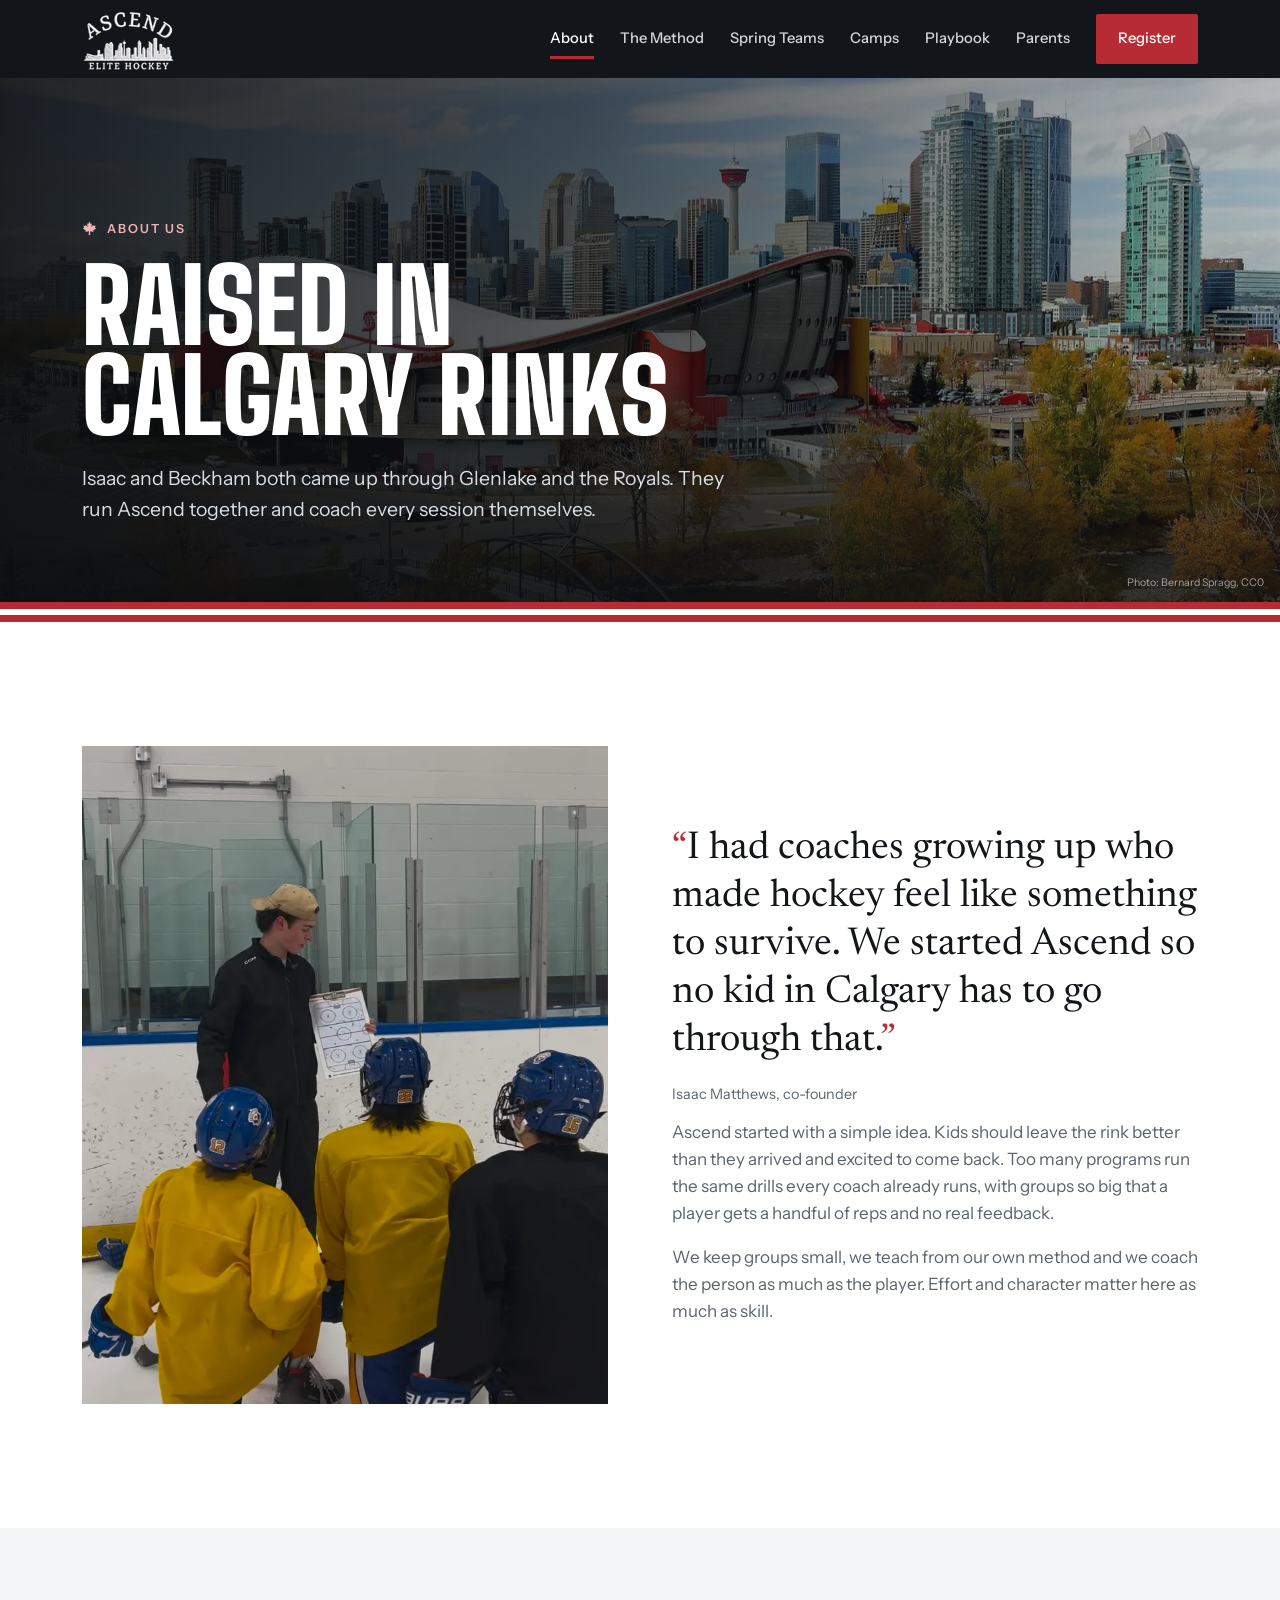
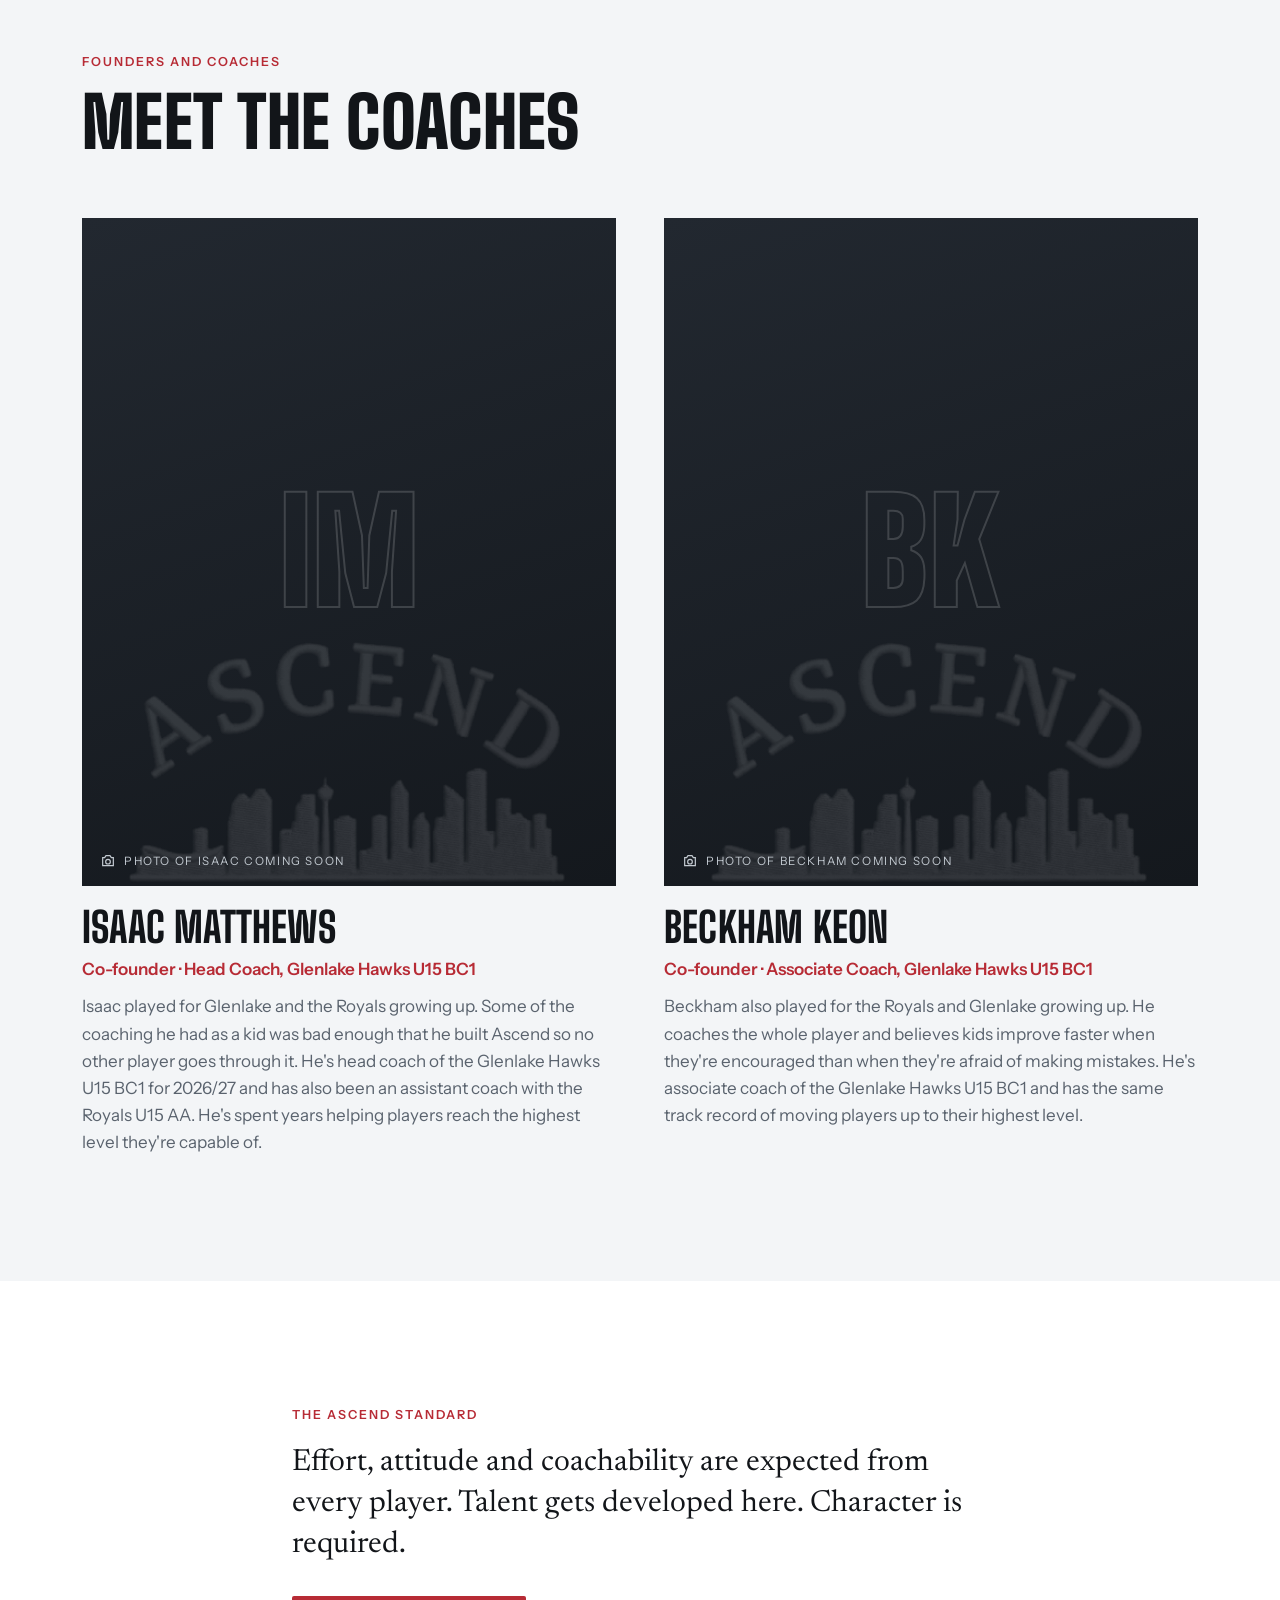
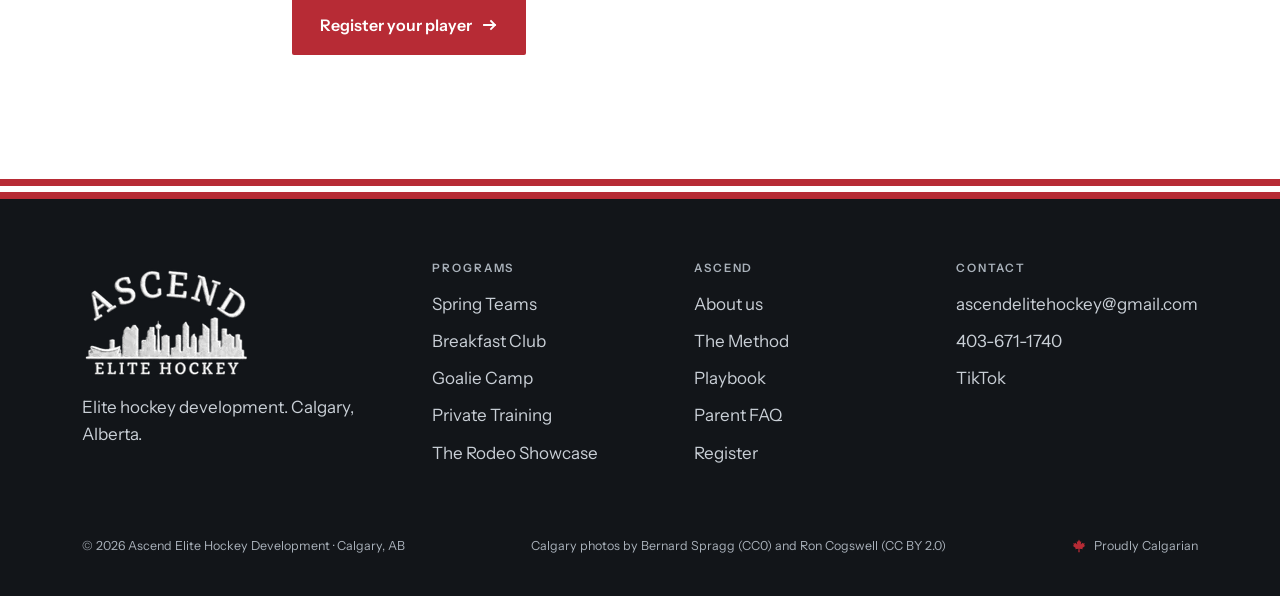
==== about/index.html @ 7fb88cdc "Update Ascend website 2026-11-26" ====
<!DOCTYPE html><html lang="en-CA"> <head><meta charset="utf-8"><meta name="viewport" content="width=device-width, initial-scale=1, viewport-fit=cover"><title>About us | Ascend Elite Hockey</title><meta name="description" content="Meet Isaac Matthews and Beckham Keon, the Calgary coaches behind Ascend Elite Hockey."><link rel="canonical" href="https://ascendelitehockey.com/about/"><link rel="icon" href="/favicon.svg" type="image/svg+xml"><meta property="og:title" content="About us | Ascend Elite Hockey"><meta property="og:description" content="Meet Isaac Matthews and Beckham Keon, the Calgary coaches behind Ascend Elite Hockey."><meta property="og:type" content="website"><meta property="og:url" content="https://ascendelitehockey.com/about/"><meta property="og:image" content="https://ascendelitehockey.com/_astro/calgary-tower.C2OtXvkH_xg0mU.jpg"><meta name="theme-color" content="#121519"><link rel="preconnect" href="https://fonts.googleapis.com"><link rel="preconnect" href="https://fonts.gstatic.com" crossorigin><link rel="stylesheet" href="https://fonts.googleapis.com/css2?family=Big+Shoulders+Display:wght@600;800;900&family=Instrument+Sans:wght@400;500;600;700&family=Newsreader:ital,opsz,wght@0,6..72,400;1,6..72,400&display=swap"><link rel="stylesheet" href="/_astro/about.Ddui729V.css"></head> <body> <a class="skip" href="#main">Skip to content</a> <header class="nav"> <div class="wrap nav-in"> <a class="logo" href="/" aria-label="Ascend Elite Hockey, home"> <img src="/_astro/logo-white.DTR85qms_1UBpj7.webp" srcset="/_astro/logo-white.DTR85qms_1UBpj7.webp 1x, /_astro/logo-white.DTR85qms_1Vk6Gi.webp 2x" alt="Ascend Elite Hockey" loading="eager" decoding="async" fetchpriority="auto" width="94" height="62"> </a> <nav class="links" aria-label="Main"> <a href="/about" aria-current="page">About</a><a href="/method">The Method</a><a href="/spring-teams">Spring Teams</a><a href="/camps">Camps</a><a href="/playbook">Playbook</a><a href="/parents">Parents</a> <a class="btn btn-red" href="/register">Register</a> </nav> <button class="menu-btn" id="menuBtn" type="button" aria-expanded="false" aria-controls="mobileMenu" aria-label="Open menu"> <svg width="26" height="26" viewBox="0 0 26 26" aria-hidden="true"><path d="M3 7h20M3 13h20M3 19h20" stroke="currentColor" stroke-width="2"></path></svg> </button> </div> <nav class="wrap mobile-menu" id="mobileMenu" aria-label="Mobile" hidden> <a href="/">Home</a> <a href="/about" aria-current="page">About</a><a href="/method">The Method</a><a href="/spring-teams">Spring Teams</a><a href="/camps">Camps</a><a href="/playbook">Playbook</a><a href="/parents">Parents</a> <a href="/register">Register</a> </nav> </header> <main id="main">  <section class="photo-head" aria-labelledby="pageTitle"> <img src="/_astro/calgary-saddledome.D8xXvJiF_Z2sBUrS.webp" srcset="/_astro/calgary-saddledome.D8xXvJiF_Z2fbyoy.webp 640w, /_astro/calgary-saddledome.D8xXvJiF_1lyMm5.webp 1024w, /_astro/calgary-saddledome.D8xXvJiF_1XeKLh.webp 1600w" alt="The Saddledome with downtown Calgary behind it in the fall" style="object-position:center" sizes="100vw" loading="eager" fetchpriority="high" decoding="async" width="1800" height="1023" class="bg"> <div class="wrap in"> <p class="eyebrow"><svg class="i-leaf" viewBox="0 0 100 100" aria-hidden="true"><path d="M50 4 58 20 66 16 63 40 75 27 79 33 91 30 86 45 95 49 74 65 77 73 54 69 55 94 45 94 46 69 23 73 26 65 5 49 14 45 9 30 21 33 25 27 37 40 34 16 42 20Z"></path></svg>About us</p> <h1 id="pageTitle">Raised in Calgary rinks</h1> <p class="sub">Isaac and Beckham both came up through Glenlake and the Royals. They run Ascend together and coach every session themselves.</p>  </div> <span class="credit">Photo: Bernard Spragg, CC0</span> </section> <div class="hem thin" aria-hidden="true"></div> <section class="band story"> <div class="wrap split"> <div class="img-frame tall"> <img src="/_astro/coaching-whiteboard.D9RW5--1_2cNqOY.webp" srcset="/_astro/coaching-whiteboard.D9RW5--1_Z3EF0o.webp 480w, /_astro/coaching-whiteboard.D9RW5--1_ZvGRC7.webp 800w" alt="An Ascend coach walking players through a drill on a whiteboard at centre ice" sizes="(min-width: 900px) 45vw, 100vw" loading="lazy" decoding="async" fetchpriority="auto" width="958" height="1696"> </div> <div class="copy"> <blockquote><p>I had coaches growing up who made hockey feel like something to survive. We started Ascend so no kid in Calgary has to go through that.</p><cite>Isaac Matthews, co-founder</cite></blockquote> <p>Ascend started with a simple idea. Kids should leave the rink better than they arrived and excited to come back. Too many programs run the same drills every coach already runs, with groups so big that a player gets a handful of reps and no real feedback.</p> <p>We keep groups small, we teach from our own method and we coach the person as much as the player. Effort and character matter here as much as skill.</p> </div> </div> </section> <section class="band band-ice"> <div class="wrap"> <div class="head"><p class="eyebrow">Founders and coaches</p><h2>Meet the coaches</h2></div> <div class="coaches"> <article class="coach"> <div class="ph">  <span class="init" aria-hidden="true">IM</span> <img src="/_astro/logo-white.DTR85qms_Z1Lj30l.webp" alt loading="lazy" decoding="async" fetchpriority="auto" width="420" height="278" class="ghost"><span class="soon"><svg viewBox="0 0 24 24" aria-hidden="true"><path d="M4 7h3l2-3h6l2 3h3v12H4z" stroke-width="1.8"></path><circle cx="12" cy="13" r="3.5" stroke-width="1.8"></circle></svg>Photo of Isaac coming soon</span> </div> <div class="text"> <h3>Isaac Matthews</h3> <p class="role">Co-founder · Head Coach, Glenlake Hawks U15 BC1</p> <p>Isaac played for Glenlake and the Royals growing up. Some of the coaching he had as a kid was bad enough that he built Ascend so no other player goes through it. He's head coach of the Glenlake Hawks U15 BC1 for 2026/27 and has also been an assistant coach with the Royals U15 AA. He's spent years helping players reach the highest level they're capable of.</p> </div> </article> <article class="coach"> <div class="ph">  <span class="init" aria-hidden="true">BK</span> <img src="/_astro/logo-white.DTR85qms_Z1Lj30l.webp" alt loading="lazy" decoding="async" fetchpriority="auto" width="420" height="278" class="ghost"><span class="soon"><svg viewBox="0 0 24 24" aria-hidden="true"><path d="M4 7h3l2-3h6l2 3h3v12H4z" stroke-width="1.8"></path><circle cx="12" cy="13" r="3.5" stroke-width="1.8"></circle></svg>Photo of Beckham coming soon</span> </div> <div class="text"> <h3>Beckham Keon</h3> <p class="role">Co-founder · Associate Coach, Glenlake Hawks U15 BC1</p> <p>Beckham also played for the Royals and Glenlake growing up. He coaches the whole player and believes kids improve faster when they're encouraged than when they're afraid of making mistakes. He's associate coach of the Glenlake Hawks U15 BC1 and has the same track record of moving players up to their highest level.</p> </div> </article> </div> </div> </section> <section class="band"> <div class="wrap standard"> <p class="eyebrow">The Ascend standard</p> <p class="big">Effort, attitude and coachability are expected from every player. Talent gets developed here. Character is required.</p> <div class="btns" style="margin-top:12px"><a class="btn btn-red" href="/register">Register your player <svg class="arrow" viewBox="0 0 16 16" aria-hidden="true"><path d="M2 8h11M9 4l4 4-4 4" fill="none" stroke="currentColor" stroke-width="1.8" stroke-linecap="square"></path></svg></a></div> </div> </section>  </main> <footer> <div class="hem thin" aria-hidden="true"></div> <div class="wrap foot"> <div class="brand"> <img src="/_astro/logo-white.DTR85qms_1uRujQ.webp" srcset="/_astro/logo-white.DTR85qms_1uRujQ.webp 1x, /_astro/logo-white.DTR85qms_Znywdh.webp 2x" alt="Ascend Elite Hockey" loading="lazy" decoding="async" fetchpriority="auto" width="170" height="113"> <p style="max-width:34ch">Elite hockey development. Calgary, Alberta.</p> </div> <div> <h2>Programs</h2> <a href="/spring-teams">Spring Teams</a> <a href="/camps">Breakfast Club</a> <a href="/camps">Goalie Camp</a> <a href="/camps">Private Training</a> <a href="https://matthews04isaac.github.io/therodeoyyc/" target="_blank" rel="noopener">The Rodeo Showcase</a> </div> <div> <h2>Ascend</h2> <a href="/about">About us</a> <a href="/method">The Method</a> <a href="/playbook">Playbook</a> <a href="/parents">Parent FAQ</a> <a href="/register">Register</a> </div> <div> <h2>Contact</h2> <a href="mailto:ascendelitehockey@gmail.com">ascendelitehockey@gmail.com</a> <a href="tel:4036711740">403-671-1740</a> <a href="https://www.tiktok.com/@ascendhockeydevelopment" target="_blank" rel="noopener">TikTok</a>  </div> </div> <div class="wrap legal"> <span>© 2026 Ascend Elite Hockey Development · Calgary, AB</span> <span>Calgary photos by Bernard Spragg (CC0) and Ron Cogswell (CC BY 2.0)</span> <span class="leaf"><svg class viewBox="0 0 100 100" aria-hidden="true"><path d="M50 4 58 20 66 16 63 40 75 27 79 33 91 30 86 45 95 49 74 65 77 73 54 69 55 94 45 94 46 69 23 73 26 65 5 49 14 45 9 30 21 33 25 27 37 40 34 16 42 20Z"></path></svg>Proudly Calgarian</span> </div> </footer> <script type="module">const t=document.getElementById("menuBtn"),n=document.getElementById("mobileMenu");t?.addEventListener("click",()=>{const e=n.hidden;n.hidden=!e,t.setAttribute("aria-expanded",String(e)),t.setAttribute("aria-label",e?"Close menu":"Open menu")});document.addEventListener("keydown",e=>{e.key==="Escape"&&n&&!n.hidden&&(n.hidden=!0,t?.setAttribute("aria-expanded","false"),t?.focus())});</script> </body> </html>
---- _astro/about.Ddui729V.css ----
:root{--red:#B72B35;--red-deep:#8F1F28;--white:#FFFFFF;--ice:#F3F5F7;--ink:#121519;--ink-2:#1D2228;--steel:#5A636E;--steel-light:#A9B1BA;--display:"Big Shoulders Display","Arial Narrow",Impact,sans-serif;--body:"Instrument Sans",system-ui,-apple-system,"Segoe UI",sans-serif;--serif:"Newsreader",Georgia,"Times New Roman",serif;--wrap:1180px;color-scheme:light}*{box-sizing:border-box}[hidden]{display:none!important}html{-webkit-text-size-adjust:100%}body{margin:0;background:var(--white);color:var(--ink);font-family:var(--body);font-size:17px;line-height:1.6;-webkit-font-smoothing:antialiased}img{max-width:100%;height:auto}a{color:inherit}:focus-visible{outline:3px solid var(--red);outline-offset:3px}@media(prefers-reduced-motion:reduce){*{animation:none!important;transition:none!important}}.skip{position:absolute;left:12px;top:-60px;z-index:100;background:var(--red);color:var(--white);padding:10px 16px;font-weight:600;text-decoration:none}.skip:focus{top:12px}.wrap{max-width:var(--wrap);margin:0 auto;padding-left:max(16px,env(safe-area-inset-left,0px));padding-right:max(16px,env(safe-area-inset-right,0px))}@media(min-width:700px){.wrap{padding-left:max(32px,env(safe-area-inset-left,0px));padding-right:max(32px,env(safe-area-inset-right,0px))}}h1,h2,h3{font-family:var(--display);font-weight:900;text-transform:uppercase;line-height:.92;letter-spacing:.005em;margin:0;text-wrap:balance}h2{font-size:clamp(2.5rem,5.6vw,4.4rem)}h3{font-size:1.9rem;font-weight:800}p{margin:0}.eyebrow{font-weight:600;font-size:.78rem;letter-spacing:.16em;text-transform:uppercase;color:var(--red);display:flex;align-items:center;gap:10px}.i-leaf{width:15px;height:15px;fill:currentColor;flex:none}.lede{font-size:1.15rem;max-width:58ch;color:var(--steel)}.tbc{display:inline-block;font-size:.66rem;font-weight:700;letter-spacing:.12em;text-transform:uppercase;color:var(--red);background:#b72b351a;padding:2px 7px;border-radius:3px;vertical-align:middle}.dark .tbc,.spring .tbc{color:var(--white);background:#ffffff2e}.btn{display:inline-flex;align-items:center;gap:.6em;font-family:var(--body);font-weight:600;font-size:1rem;text-decoration:none;padding:15px 26px;min-height:48px;border-radius:2px;border:2px solid transparent;cursor:pointer;transition:background .2s,color .2s,border-color .2s,transform .15s}.btn:active{transform:scale(.98)}.btn:disabled{opacity:.5;cursor:wait}.btn-red{background:var(--red);color:var(--white)}.btn-red:hover{background:var(--red-deep)}.btn-ghost{border-color:#ffffff80;color:var(--white)}.btn-ghost:hover{border-color:var(--white);background:#ffffff14}.btn-ink{background:var(--ink);color:var(--white)}.btn-ink:hover{background:var(--ink-2)}.btn-white{background:var(--white);color:var(--red)}.btn-white:hover{background:var(--ice)}.arrow{width:16px;height:16px}.btns{display:flex;flex-wrap:wrap;gap:14px}a.more{font-weight:600;color:var(--red);text-decoration:none;display:inline-flex;gap:8px;align-items:center;min-height:44px}a.more:hover{text-decoration:underline}.dark a.more{color:#f2b3b8}.hem{height:34px;background:linear-gradient(var(--red) 0 12px,var(--white) 12px 22px,var(--red) 22px 34px)}.hem.thin{height:20px;background:linear-gradient(var(--red) 0 7px,var(--white) 7px 13px,var(--red) 13px 20px)}body:before{content:"";position:fixed;inset:0 0 auto;height:env(safe-area-inset-top,0px);z-index:60;background:var(--ink)}.nav{position:sticky;top:env(safe-area-inset-top,0px);z-index:50;background:var(--ink);color:var(--white)}.nav-in{display:flex;align-items:center;justify-content:space-between;gap:20px;min-height:78px}.logo{display:block;line-height:0;padding:6px 0}.logo img{height:62px;width:auto;display:block}.links{display:none;gap:26px;align-items:center}.links a{text-decoration:none;font-size:.92rem;font-weight:500;color:#d2d8de;padding:10px 0;position:relative;transition:color .2s}.links a:hover,.links a[aria-current=page]{color:var(--white)}.links a[aria-current=page]:after{content:"";position:absolute;left:0;right:0;bottom:2px;height:3px;background:var(--red)}.links .btn{padding:11px 20px;min-height:44px;font-size:.92rem;color:var(--white)}.links .btn:after{display:none}.menu-btn{background:none;border:0;color:var(--white);width:48px;height:48px;display:grid;place-items:center;cursor:pointer}.mobile-menu{display:flex;flex-direction:column;padding-block:4px 22px}.mobile-menu a{text-decoration:none;padding:10px 0;font-family:var(--display);font-weight:800;font-size:1.7rem;text-transform:uppercase;color:var(--white)}.mobile-menu a[aria-current=page]{color:var(--red)}@media(min-width:1040px){.links{display:flex}.menu-btn,.mobile-menu{display:none!important}}.photo-head{position:relative;color:var(--white);background:var(--ink);isolation:isolate;overflow:hidden}.photo-head img.bg{position:absolute;inset:0;width:100%;height:100%;object-fit:cover;z-index:-2}.photo-head:before{content:"";position:absolute;inset:0;z-index:-1;background:linear-gradient(90deg,#0c0e11eb,#0c0e11b3 45%,#0c0e1140),linear-gradient(0deg,rgba(12,14,17,.75),transparent 45%)}@media(max-width:699px){.photo-head:before{background:linear-gradient(180deg,#0c0e118c,#0c0e11db 40%,#0c0e11e6)}}.photo-head .in{padding-block:clamp(72px,11vw,150px) clamp(48px,6vw,80px);display:grid;gap:22px}.photo-head .eyebrow{color:#f2b3b8}.photo-head h1{font-size:clamp(3rem,8vw,6.4rem);line-height:.88;max-width:13ch}.photo-head p.sub{font-size:clamp(1.05rem,1.6vw,1.22rem);color:#d9dee3;max-width:50ch}.credit{position:absolute;right:max(16px,env(safe-area-inset-right,0px));bottom:10px;font-size:.66rem;color:#fff9}@media(min-width:900px){.home-hero img.bg{left:auto;right:0;width:62%}.home-hero:before{background:linear-gradient(90deg,var(--ink) 0%,var(--ink) 38%,rgba(18,21,25,.55) 52%,rgba(18,21,25,.05) 75%),linear-gradient(0deg,rgba(12,14,17,.6),transparent 35%)}}.home-hero .in{padding-block:clamp(84px,13vw,180px) clamp(56px,7vw,96px)}.home-hero h1{font-size:clamp(3.6rem,11vw,9rem);max-width:11ch}.home-hero h1 em{font-style:normal;color:var(--red)}.facts{display:flex;flex-wrap:wrap;gap:12px 40px;padding-top:6px}.facts div{display:flex;flex-direction:column}.facts b{font-family:var(--display);font-weight:800;font-size:2.2rem;line-height:1}.facts span{font-size:.78rem;letter-spacing:.08em;text-transform:uppercase;color:#b9c1c9}.photo-head .in>*{animation:rise .6s cubic-bezier(.2,.7,.2,1) both}@keyframes rise{0%{transform:translateY(12px)}to{transform:none}}.band{padding-block:clamp(72px,10vw,124px)}.band-ice{background:var(--ice)}.dark{background:var(--ink);color:var(--white)}.dark .lede{color:#c0c7cf}.dark .eyebrow{color:#f2b3b8}.head{display:grid;gap:18px;margin-bottom:clamp(40px,6vw,64px)}.split{display:grid;gap:40px;align-items:center}@media(min-width:900px){.split{grid-template-columns:1fr 1fr;gap:64px}}.img-frame{position:relative;aspect-ratio:4/3;max-width:100%;overflow:hidden;background:var(--ink-2)}.img-frame img{position:absolute;inset:0;width:100%;height:100%;object-fit:cover}.img-frame .credit{right:10px}.img-frame.wide{aspect-ratio:16/9}.img-frame.tall{aspect-ratio:4/5}@media(min-width:900px){.img-frame.wide{aspect-ratio:21/9}}.story blockquote{margin:0;color:var(--ink);font-family:var(--serif);font-size:clamp(1.6rem,3.1vw,2.4rem);line-height:1.25;max-width:24ch}.story blockquote p:before{content:"“";color:var(--red)}.story blockquote p:after{content:"”";color:var(--red)}.story cite{display:block;margin-top:20px;font-family:var(--body);font-style:normal;font-size:.9rem;color:var(--steel)}.copy{display:grid;gap:16px;color:var(--steel);max-width:54ch}.stages{display:grid;gap:44px}.stage{display:grid;gap:12px;align-content:start}.num{font-family:var(--display);font-weight:900;font-size:4.4rem;line-height:.8;color:var(--red)}.stage h3{font-size:2.3rem}.stage p{color:var(--steel);max-width:36ch}.climb{display:block;width:100%;height:auto;margin-bottom:28px}@media(min-width:700px){.stages{grid-template-columns:repeat(2,1fr)}}@media(min-width:1100px){.stages{grid-template-columns:repeat(4,1fr);gap:36px}}.stage-detail{display:grid;gap:20px;padding-block:44px}.stage-detail .num{font-size:6rem}.stage-detail h3{font-size:clamp(2.6rem,5vw,3.6rem)}.stage-detail ul{margin:0;padding-left:1.1em;color:var(--steel);display:grid;gap:6px}@media(min-width:900px){.stage-detail{grid-template-columns:140px 1fr 1fr;gap:40px;align-items:start}}.spring{background:var(--red);color:var(--white);position:relative;overflow:hidden}.leaf-bg{position:absolute;right:-120px;top:-60px;width:560px;height:560px;fill:#ffffff12;pointer-events:none}.spring .eyebrow{color:var(--white);opacity:.9}.spring .lede{color:#fbe4e6}.spring .wrap{position:relative}.spring-grid{display:grid;gap:48px}.divs{display:grid;gap:28px}.div-row{display:grid;grid-template-columns:auto 1fr;gap:4px 22px;align-items:baseline}.div-row b{font-family:var(--display);font-weight:900;font-size:3.6rem;line-height:.85;grid-row:span 2}.div-row span{font-weight:600}.div-row small{font-size:.92rem;color:#fbe4e6}dl.facts-list{margin:0;display:grid;gap:18px}dl.facts-list dt{font-size:.74rem;letter-spacing:.14em;text-transform:uppercase;opacity:.8}dl.facts-list dd{margin:2px 0 0;font-size:1.1rem;font-weight:500}@media(min-width:900px){.spring-grid{grid-template-columns:1.1fr 1fr 1fr}}.included{display:grid;gap:32px}.included div{display:grid;gap:8px}.included h3{font-size:1.7rem}.included p{color:var(--steel)}.photo-row{display:grid;gap:12px;margin-top:clamp(48px,7vw,72px)}@media(min-width:760px){.photo-row{grid-template-columns:repeat(3,1fr)}}@media(min-width:760px){.included{grid-template-columns:repeat(2,1fr);gap:40px 56px}}.prog{display:grid;gap:14px;padding-block:40px}.prog .body{display:grid;gap:12px}.prog .tag{font-size:.74rem;font-weight:600;letter-spacing:.14em;text-transform:uppercase;color:var(--red)}.prog h3{font-size:clamp(2rem,4vw,2.8rem)}.prog p{color:var(--steel);max-width:56ch}.meta{display:flex;flex-wrap:wrap;gap:10px 32px;font-size:.95rem}.meta div{display:flex;flex-direction:column}.meta small{font-size:.68rem;letter-spacing:.14em;text-transform:uppercase;color:var(--steel)}.meta b{font-weight:600}.price{font-family:var(--display);font-weight:900;font-size:2.4rem;line-height:1}.prog-side{display:flex;flex-wrap:wrap;align-items:center;gap:20px}@media(min-width:900px){.prog{grid-template-columns:1.5fr 1fr;align-items:end;gap:40px}.prog-side{justify-content:flex-end}}.coaches{display:grid;gap:64px}.coach{display:grid;gap:22px;align-content:start}.ph{aspect-ratio:4/5;max-width:100%;background:linear-gradient(160deg,#222830,#14181d);position:relative;overflow:hidden;display:grid;place-items:center}.ph .init{font-family:var(--display);font-weight:900;font-size:9rem;line-height:1;color:transparent;-webkit-text-stroke:2px rgba(255,255,255,.16)}.ph img.ghost{position:absolute;left:50%;bottom:-6%;width:86%;transform:translate(-50%);opacity:.12}.ph img.real{position:absolute;inset:0;width:100%;height:100%;object-fit:cover}.ph .soon{position:absolute;left:18px;bottom:16px;display:flex;align-items:center;gap:8px;font-size:.72rem;letter-spacing:.14em;text-transform:uppercase;color:#c3cad1}.ph .soon svg{width:16px;height:16px;stroke:currentColor;fill:none}.coach h3{font-size:2.6rem}.coach .role{font-weight:600;color:var(--red)}.coach p{color:var(--steel);max-width:52ch}.coach .text{display:grid;gap:10px}.coach.mini{grid-template-columns:120px 1fr;align-items:center;gap:20px}.coach.mini .ph .init{font-size:3.4rem}.coach.mini h3{font-size:1.9rem}@media(min-width:800px){.coaches{grid-template-columns:1fr 1fr;gap:48px}}.standard{display:grid;gap:18px;max-width:760px}.standard p.big{font-family:var(--serif);font-size:clamp(1.4rem,2.6vw,1.9rem);line-height:1.35}.playbook{display:grid;gap:56px;align-items:start}.book{background:var(--white);color:var(--ink);padding:clamp(28px,5vw,56px);box-shadow:0 30px 60px #00000059;max-width:640px}.runhead{display:flex;justify-content:space-between;gap:12px;font-size:.72rem;letter-spacing:.14em;text-transform:uppercase;color:var(--steel);margin-bottom:28px}.book h3{font-family:var(--serif);font-weight:400;text-transform:none;font-size:2rem;line-height:1.15;margin-bottom:18px}.book p{font-family:var(--serif);font-size:1.12rem;line-height:1.65;color:#2a2f35;margin-bottom:14px}.cue{font-family:var(--body);font-size:.9rem;font-weight:600;color:var(--red);margin-top:18px}.toc ol{list-style:none;padding:0;margin:8px 0 0}.toc li{display:flex;justify-content:space-between;gap:16px;padding:11px 0;color:#d7dce1}.toc li a{color:var(--white);text-underline-offset:4px}.toc .lock{font-size:.7rem;letter-spacing:.12em;text-transform:uppercase;color:var(--steel-light);white-space:nowrap}.toc .free{color:#f0a9ae}@media(min-width:980px){.playbook{grid-template-columns:1fr 1.05fr}}.reader{display:grid;gap:48px;padding-block:clamp(56px,8vw,96px)}.reader aside{display:grid;gap:14px;align-content:start}.reader aside ol{list-style:none;margin:0;padding:0;display:grid;gap:2px}.reader aside li{padding:8px 0;font-size:.95rem;color:var(--steel)}.reader aside li a{color:var(--ink);text-decoration:none;font-weight:500}.reader aside li a[aria-current=page]{color:var(--red);font-weight:600}.chapter{max-width:68ch;min-width:0}.chapter h1{font-family:var(--serif);font-weight:400;text-transform:none;font-size:clamp(2.2rem,4.5vw,3.2rem);line-height:1.1;margin-bottom:28px}.chapter .prose{font-family:var(--serif);font-size:1.2rem;line-height:1.7;color:#22272d}.chapter .prose p{margin:0 0 1.1em}.chapter .prose h2{font-family:var(--body);text-transform:none;font-weight:700;font-size:1.3rem;line-height:1.3;margin:1.8em 0 .6em}.chapter .prose blockquote{margin:1.4em 0;padding-left:20px;font-family:var(--body);font-weight:600;font-size:1.02rem;color:var(--red);background:linear-gradient(var(--red),var(--red)) left/3px 100% no-repeat}.chapter .prose ul,.chapter .prose ol{padding-left:1.2em;margin:0 0 1.1em}.draft{display:inline-block;font-size:.72rem;font-weight:700;letter-spacing:.12em;text-transform:uppercase;background:#fff2d6;color:#6b4d00;padding:4px 10px;margin-bottom:20px}@media(min-width:960px){.reader{grid-template-columns:260px 1fr;gap:72px}.reader aside{position:sticky;top:110px}}.faq{display:grid;gap:2px;max-width:860px}.faq details{padding:4px 0}.faq summary{list-style:none;cursor:pointer;display:flex;justify-content:space-between;gap:20px;align-items:center;padding:16px 0;font-weight:600;font-size:1.12rem;min-height:48px}.faq summary::-webkit-details-marker{display:none}.faq summary svg{flex:none;width:22px;height:22px;stroke:var(--red);fill:none;transition:transform .25s}.faq details[open] summary svg{transform:rotate(45deg)}.faq details p{color:var(--steel);padding:0 0 18px;max-width:64ch}.reg{display:grid;gap:56px}.reg-aside{display:grid;gap:22px;align-content:start}.reg-aside h1{font-size:clamp(3rem,6vw,4.8rem)}.steps{margin:0;padding:0;list-style:none;display:grid;gap:18px;counter-reset:step}.steps li{display:grid;grid-template-columns:40px 1fr;gap:12px;color:#c9cfd6}.steps li:before{counter-increment:step;content:counter(step);font-family:var(--display);font-weight:900;font-size:2rem;line-height:1;color:var(--red)}.steps li b{color:var(--white);display:block}form.reg-form{background:var(--white);color:var(--ink);padding:clamp(24px,4vw,44px);display:grid;gap:22px}fieldset{border:0;padding:0;margin:0;display:grid;gap:18px;min-width:0}legend{font-family:var(--display);font-weight:800;font-size:1.5rem;text-transform:uppercase;padding:0;margin-bottom:6px}.row{display:grid;gap:18px}@media(min-width:640px){.row{grid-template-columns:1fr 1fr}}.field{display:grid;gap:6px;min-width:0}label{font-weight:600;font-size:.92rem}.req{color:var(--red)}input,select,textarea{font:inherit;font-size:16px;color:var(--ink);background:var(--ice);border:2px solid transparent;border-radius:2px;padding:12px 14px;min-height:48px;width:100%;transition:border-color .2s,background .2s}input:focus,select:focus,textarea:focus{outline:none;border-color:var(--ink);background:var(--white)}textarea{min-height:110px;resize:vertical}.help{font-size:.82rem;color:var(--steel)}.err{font-size:.85rem;color:var(--red);font-weight:600}.field.bad input,.field.bad select{border-color:var(--red);background:#fff5f5}.consent{display:flex;gap:12px;align-items:flex-start;font-size:.92rem;font-weight:400;color:var(--steel)}.consent input{width:22px;height:22px;min-height:0;flex:none;margin-top:2px;accent-color:var(--red)}.hp{position:absolute;left:-9999px}@media(min-width:980px){.reg{grid-template-columns:.8fr 1.2fr}}.cta-band{display:grid;gap:24px;align-items:center}.cta-band h2{font-size:clamp(2.2rem,5vw,3.8rem)}.cta-band>div{display:grid;gap:14px}@media(min-width:900px){.cta-band{grid-template-columns:1.4fr auto}}footer{background:var(--ink);color:#c9cfd6}.foot{display:grid;gap:40px;padding-block:64px 40px}.foot h2{margin:0 0 12px;font-family:var(--body);font-size:.72rem;letter-spacing:.16em;text-transform:uppercase;color:var(--steel-light);font-weight:600}.foot a{text-decoration:none;display:block;padding:5px 0}.foot a:hover{color:var(--white)}.foot .brand{display:grid;gap:18px;align-content:start}.foot .brand img{width:170px;height:auto}.legal{display:flex;flex-wrap:wrap;justify-content:space-between;gap:12px;padding-block:24px 40px;font-size:.78rem;color:var(--steel-light)}.legal .leaf{display:inline-flex;align-items:center;gap:8px}.legal .leaf svg{width:14px;height:14px;fill:var(--red)}.copyable{user-select:all;padding:5px 0}@media(min-width:900px){.foot{grid-template-columns:1.4fr 1fr 1fr 1fr}}
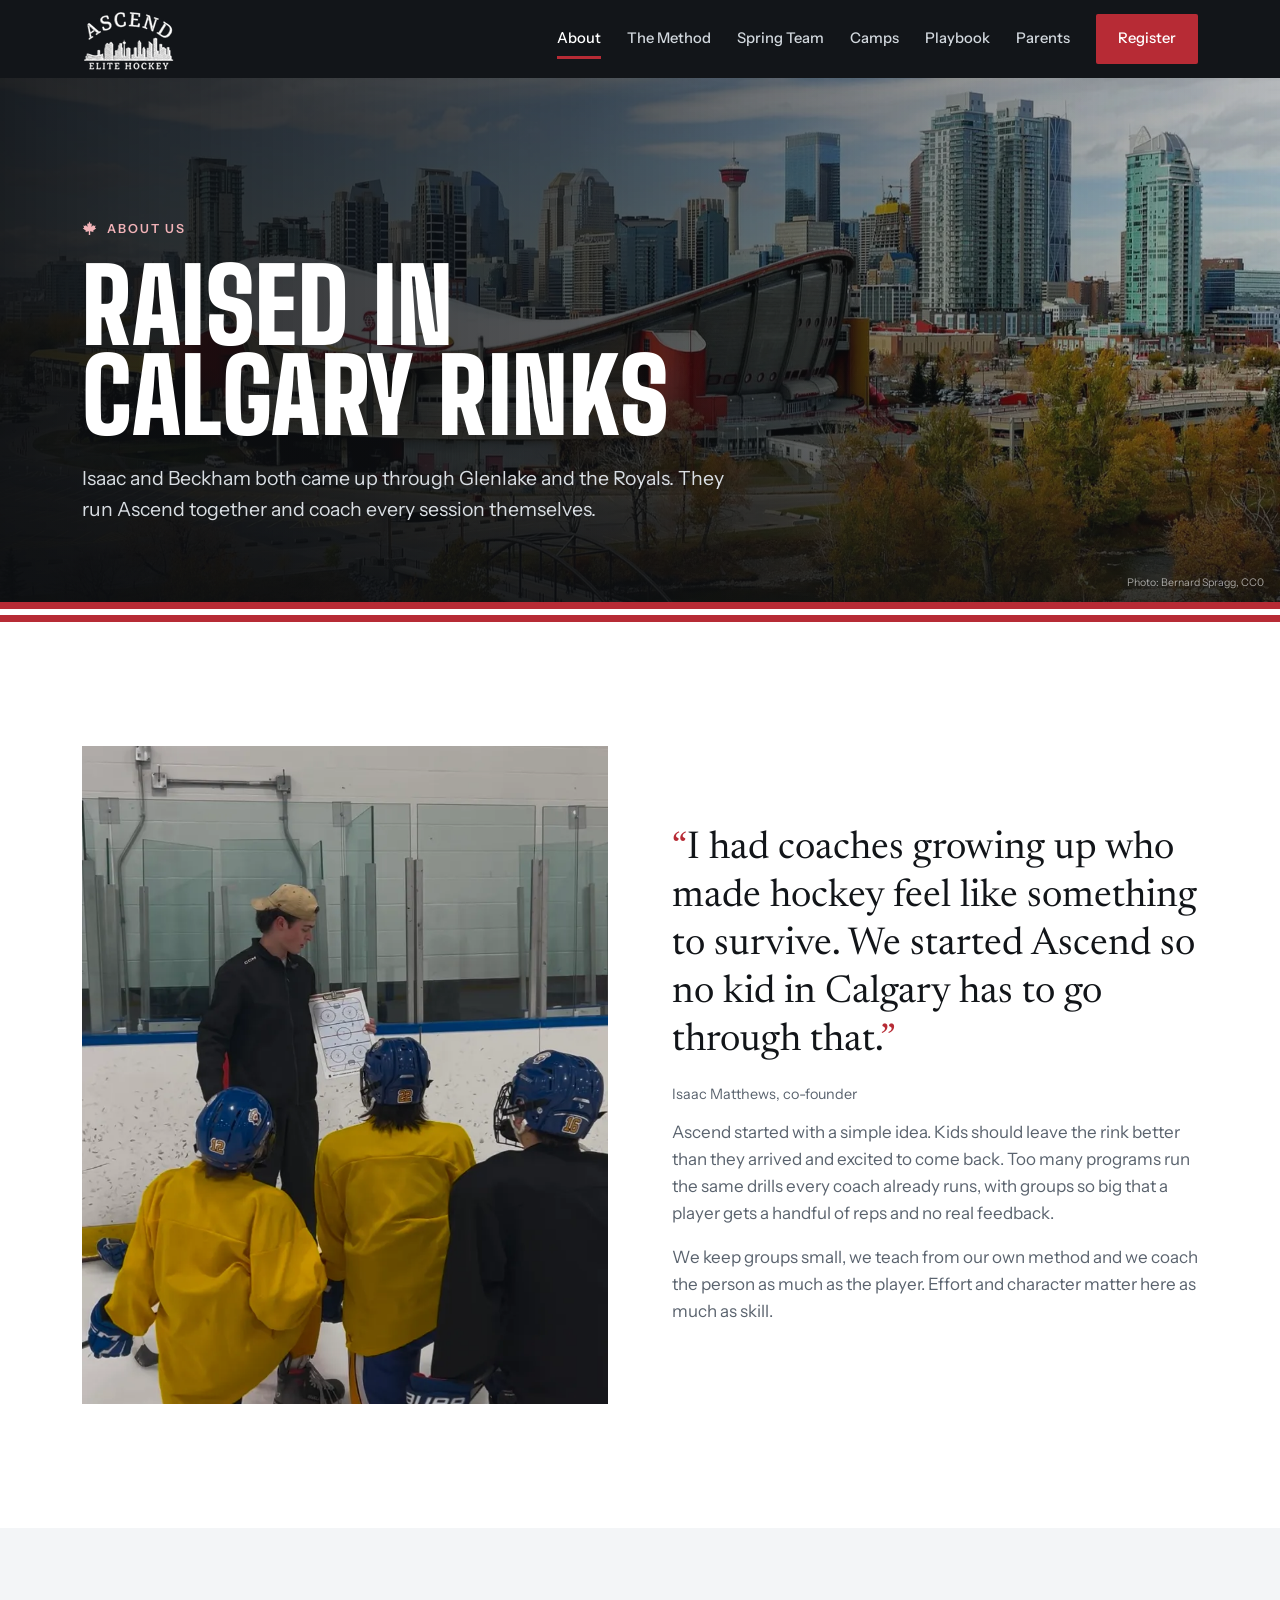
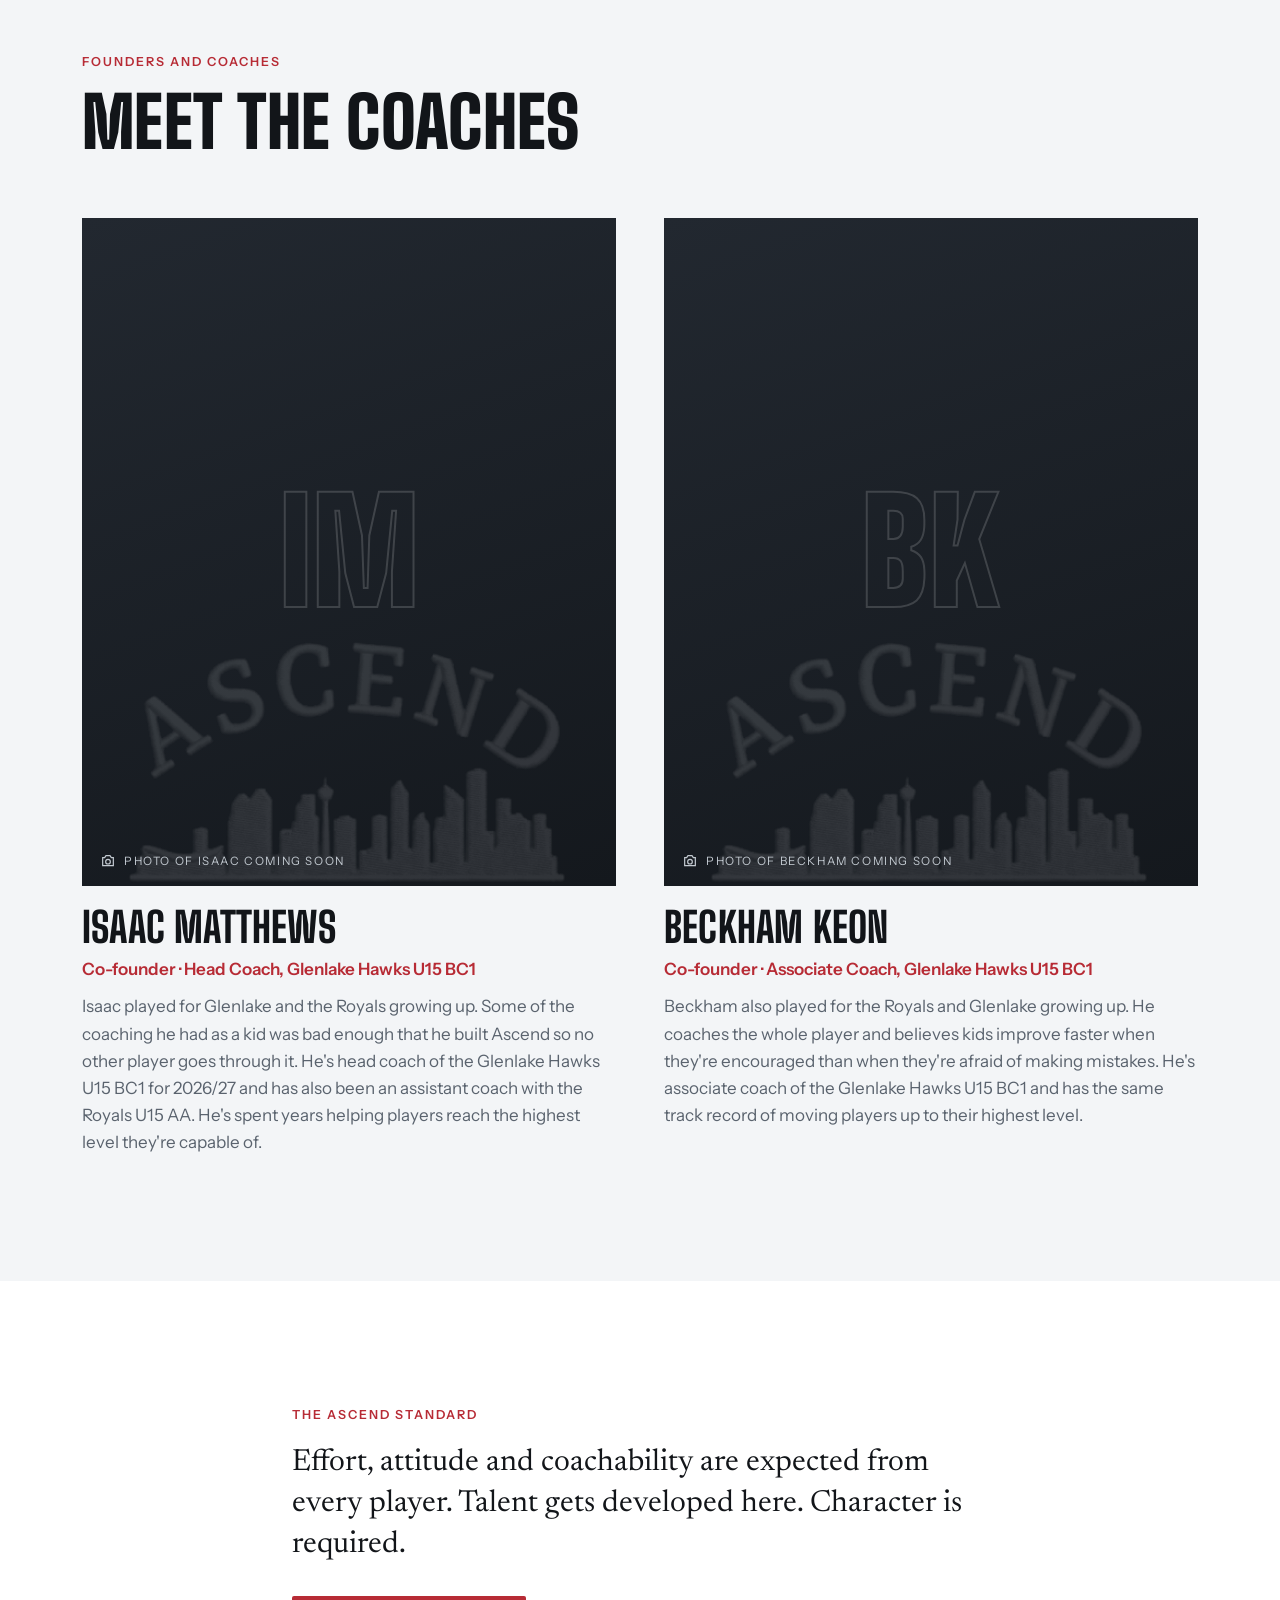
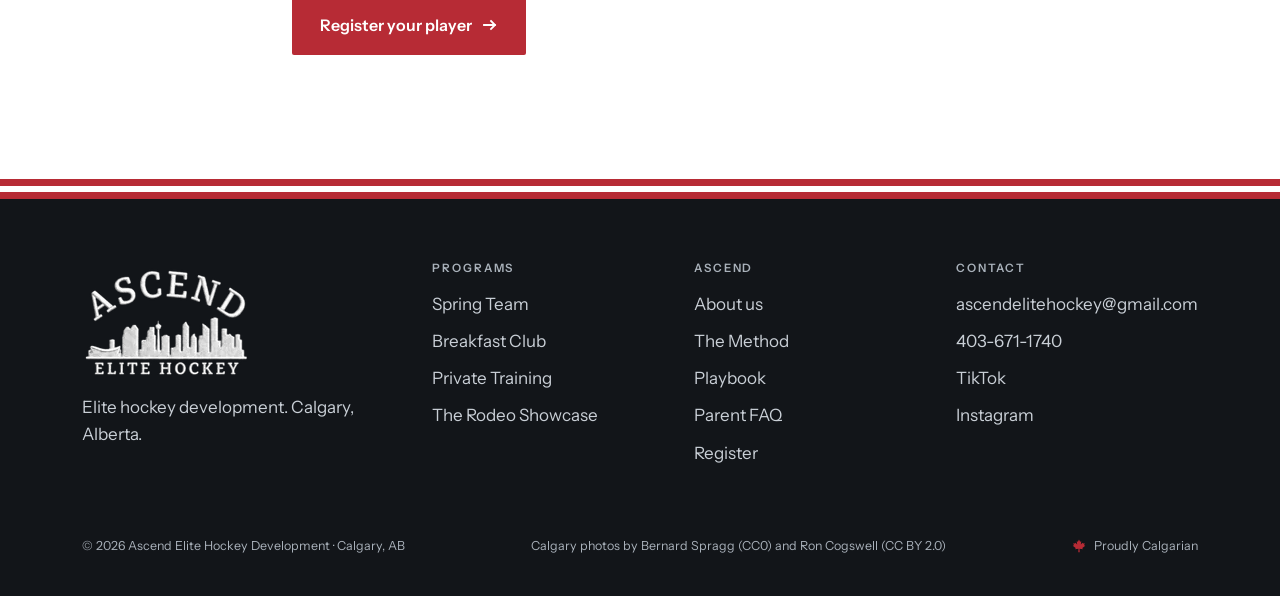
==== commit 681e4aab: "Update Ascend website 2026-11-26" ====
--- a/about/index.html
+++ b/about/index.html
@@ -1 +1 @@
-<!DOCTYPE html><html lang="en-CA"> <head><meta charset="utf-8"><meta name="viewport" content="width=device-width, initial-scale=1, viewport-fit=cover"><title>About us | Ascend Elite Hockey</title><meta name="description" content="Meet Isaac Matthews and Beckham Keon, the Calgary coaches behind Ascend Elite Hockey."><link rel="canonical" href="https://ascendelitehockey.com/about/"><link rel="icon" href="/favicon.svg" type="image/svg+xml"><meta property="og:title" content="About us | Ascend Elite Hockey"><meta property="og:description" content="Meet Isaac Matthews and Beckham Keon, the Calgary coaches behind Ascend Elite Hockey."><meta property="og:type" content="website"><meta property="og:url" content="https://ascendelitehockey.com/about/"><meta property="og:image" content="https://ascendelitehockey.com/_astro/calgary-tower.C2OtXvkH_xg0mU.jpg"><meta name="theme-color" content="#121519"><link rel="preconnect" href="https://fonts.googleapis.com"><link rel="preconnect" href="https://fonts.gstatic.com" crossorigin><link rel="stylesheet" href="https://fonts.googleapis.com/css2?family=Big+Shoulders+Display:wght@600;800;900&family=Instrument+Sans:wght@400;500;600;700&family=Newsreader:ital,opsz,wght@0,6..72,400;1,6..72,400&display=swap"><link rel="stylesheet" href="/_astro/about.Ddui729V.css"></head> <body> <a class="skip" href="#main">Skip to content</a> <header class="nav"> <div class="wrap nav-in"> <a class="logo" href="/" aria-label="Ascend Elite Hockey, home"> <img src="/_astro/logo-white.DTR85qms_1UBpj7.webp" srcset="/_astro/logo-white.DTR85qms_1UBpj7.webp 1x, /_astro/logo-white.DTR85qms_1Vk6Gi.webp 2x" alt="Ascend Elite Hockey" loading="eager" decoding="async" fetchpriority="auto" width="94" height="62"> </a> <nav class="links" aria-label="Main"> <a href="/about" aria-current="page">About</a><a href="/method">The Method</a><a href="/spring-teams">Spring Teams</a><a href="/camps">Camps</a><a href="/playbook">Playbook</a><a href="/parents">Parents</a> <a class="btn btn-red" href="/register">Register</a> </nav> <button class="menu-btn" id="menuBtn" type="button" aria-expanded="false" aria-controls="mobileMenu" aria-label="Open menu"> <svg width="26" height="26" viewBox="0 0 26 26" aria-hidden="true"><path d="M3 7h20M3 13h20M3 19h20" stroke="currentColor" stroke-width="2"></path></svg> </button> </div> <nav class="wrap mobile-menu" id="mobileMenu" aria-label="Mobile" hidden> <a href="/">Home</a> <a href="/about" aria-current="page">About</a><a href="/method">The Method</a><a href="/spring-teams">Spring Teams</a><a href="/camps">Camps</a><a href="/playbook">Playbook</a><a href="/parents">Parents</a> <a href="/register">Register</a> </nav> </header> <main id="main">  <section class="photo-head" aria-labelledby="pageTitle"> <img src="/_astro/calgary-saddledome.D8xXvJiF_Z2sBUrS.webp" srcset="/_astro/calgary-saddledome.D8xXvJiF_Z2fbyoy.webp 640w, /_astro/calgary-saddledome.D8xXvJiF_1lyMm5.webp 1024w, /_astro/calgary-saddledome.D8xXvJiF_1XeKLh.webp 1600w" alt="The Saddledome with downtown Calgary behind it in the fall" style="object-position:center" sizes="100vw" loading="eager" fetchpriority="high" decoding="async" width="1800" height="1023" class="bg"> <div class="wrap in"> <p class="eyebrow"><svg class="i-leaf" viewBox="0 0 100 100" aria-hidden="true"><path d="M50 4 58 20 66 16 63 40 75 27 79 33 91 30 86 45 95 49 74 65 77 73 54 69 55 94 45 94 46 69 23 73 26 65 5 49 14 45 9 30 21 33 25 27 37 40 34 16 42 20Z"></path></svg>About us</p> <h1 id="pageTitle">Raised in Calgary rinks</h1> <p class="sub">Isaac and Beckham both came up through Glenlake and the Royals. They run Ascend together and coach every session themselves.</p>  </div> <span class="credit">Photo: Bernard Spragg, CC0</span> </section> <div class="hem thin" aria-hidden="true"></div> <section class="band story"> <div class="wrap split"> <div class="img-frame tall"> <img src="/_astro/coaching-whiteboard.D9RW5--1_2cNqOY.webp" srcset="/_astro/coaching-whiteboard.D9RW5--1_Z3EF0o.webp 480w, /_astro/coaching-whiteboard.D9RW5--1_ZvGRC7.webp 800w" alt="An Ascend coach walking players through a drill on a whiteboard at centre ice" sizes="(min-width: 900px) 45vw, 100vw" loading="lazy" decoding="async" fetchpriority="auto" width="958" height="1696"> </div> <div class="copy"> <blockquote><p>I had coaches growing up who made hockey feel like something to survive. We started Ascend so no kid in Calgary has to go through that.</p><cite>Isaac Matthews, co-founder</cite></blockquote> <p>Ascend started with a simple idea. Kids should leave the rink better than they arrived and excited to come back. Too many programs run the same drills every coach already runs, with groups so big that a player gets a handful of reps and no real feedback.</p> <p>We keep groups small, we teach from our own method and we coach the person as much as the player. Effort and character matter here as much as skill.</p> </div> </div> </section> <section class="band band-ice"> <div class="wrap"> <div class="head"><p class="eyebrow">Founders and coaches</p><h2>Meet the coaches</h2></div> <div class="coaches"> <article class="coach"> <div class="ph">  <span class="init" aria-hidden="true">IM</span> <img src="/_astro/logo-white.DTR85qms_Z1Lj30l.webp" alt loading="lazy" decoding="async" fetchpriority="auto" width="420" height="278" class="ghost"><span class="soon"><svg viewBox="0 0 24 24" aria-hidden="true"><path d="M4 7h3l2-3h6l2 3h3v12H4z" stroke-width="1.8"></path><circle cx="12" cy="13" r="3.5" stroke-width="1.8"></circle></svg>Photo of Isaac coming soon</span> </div> <div class="text"> <h3>Isaac Matthews</h3> <p class="role">Co-founder · Head Coach, Glenlake Hawks U15 BC1</p> <p>Isaac played for Glenlake and the Royals growing up. Some of the coaching he had as a kid was bad enough that he built Ascend so no other player goes through it. He's head coach of the Glenlake Hawks U15 BC1 for 2026/27 and has also been an assistant coach with the Royals U15 AA. He's spent years helping players reach the highest level they're capable of.</p> </div> </article> <article class="coach"> <div class="ph">  <span class="init" aria-hidden="true">BK</span> <img src="/_astro/logo-white.DTR85qms_Z1Lj30l.webp" alt loading="lazy" decoding="async" fetchpriority="auto" width="420" height="278" class="ghost"><span class="soon"><svg viewBox="0 0 24 24" aria-hidden="true"><path d="M4 7h3l2-3h6l2 3h3v12H4z" stroke-width="1.8"></path><circle cx="12" cy="13" r="3.5" stroke-width="1.8"></circle></svg>Photo of Beckham coming soon</span> </div> <div class="text"> <h3>Beckham Keon</h3> <p class="role">Co-founder · Associate Coach, Glenlake Hawks U15 BC1</p> <p>Beckham also played for the Royals and Glenlake growing up. He coaches the whole player and believes kids improve faster when they're encouraged than when they're afraid of making mistakes. He's associate coach of the Glenlake Hawks U15 BC1 and has the same track record of moving players up to their highest level.</p> </div> </article> </div> </div> </section> <section class="band"> <div class="wrap standard"> <p class="eyebrow">The Ascend standard</p> <p class="big">Effort, attitude and coachability are expected from every player. Talent gets developed here. Character is required.</p> <div class="btns" style="margin-top:12px"><a class="btn btn-red" href="/register">Register your player <svg class="arrow" viewBox="0 0 16 16" aria-hidden="true"><path d="M2 8h11M9 4l4 4-4 4" fill="none" stroke="currentColor" stroke-width="1.8" stroke-linecap="square"></path></svg></a></div> </div> </section>  </main> <footer> <div class="hem thin" aria-hidden="true"></div> <div class="wrap foot"> <div class="brand"> <img src="/_astro/logo-white.DTR85qms_1uRujQ.webp" srcset="/_astro/logo-white.DTR85qms_1uRujQ.webp 1x, /_astro/logo-white.DTR85qms_Znywdh.webp 2x" alt="Ascend Elite Hockey" loading="lazy" decoding="async" fetchpriority="auto" width="170" height="113"> <p style="max-width:34ch">Elite hockey development. Calgary, Alberta.</p> </div> <div> <h2>Programs</h2> <a href="/spring-teams">Spring Teams</a> <a href="/camps">Breakfast Club</a> <a href="/camps">Goalie Camp</a> <a href="/camps">Private Training</a> <a href="https://matthews04isaac.github.io/therodeoyyc/" target="_blank" rel="noopener">The Rodeo Showcase</a> </div> <div> <h2>Ascend</h2> <a href="/about">About us</a> <a href="/method">The Method</a> <a href="/playbook">Playbook</a> <a href="/parents">Parent FAQ</a> <a href="/register">Register</a> </div> <div> <h2>Contact</h2> <a href="mailto:ascendelitehockey@gmail.com">ascendelitehockey@gmail.com</a> <a href="tel:4036711740">403-671-1740</a> <a href="https://www.tiktok.com/@ascendhockeydevelopment" target="_blank" rel="noopener">TikTok</a>  </div> </div> <div class="wrap legal"> <span>© 2026 Ascend Elite Hockey Development · Calgary, AB</span> <span>Calgary photos by Bernard Spragg (CC0) and Ron Cogswell (CC BY 2.0)</span> <span class="leaf"><svg class viewBox="0 0 100 100" aria-hidden="true"><path d="M50 4 58 20 66 16 63 40 75 27 79 33 91 30 86 45 95 49 74 65 77 73 54 69 55 94 45 94 46 69 23 73 26 65 5 49 14 45 9 30 21 33 25 27 37 40 34 16 42 20Z"></path></svg>Proudly Calgarian</span> </div> </footer> <script type="module">const t=document.getElementById("menuBtn"),n=document.getElementById("mobileMenu");t?.addEventListener("click",()=>{const e=n.hidden;n.hidden=!e,t.setAttribute("aria-expanded",String(e)),t.setAttribute("aria-label",e?"Close menu":"Open menu")});document.addEventListener("keydown",e=>{e.key==="Escape"&&n&&!n.hidden&&(n.hidden=!0,t?.setAttribute("aria-expanded","false"),t?.focus())});</script> </body> </html>+<!DOCTYPE html><html lang="en-CA"> <head><meta charset="utf-8"><meta name="viewport" content="width=device-width, initial-scale=1, viewport-fit=cover"><title>About us | Ascend Elite Hockey</title><meta name="description" content="Meet Isaac Matthews and Beckham Keon, the Calgary coaches behind Ascend Elite Hockey."><link rel="canonical" href="https://ascendelitehockey.com/about/"><link rel="icon" href="/favicon.svg" type="image/svg+xml"><meta property="og:title" content="About us | Ascend Elite Hockey"><meta property="og:description" content="Meet Isaac Matthews and Beckham Keon, the Calgary coaches behind Ascend Elite Hockey."><meta property="og:type" content="website"><meta property="og:url" content="https://ascendelitehockey.com/about/"><meta property="og:image" content="https://ascendelitehockey.com/_astro/calgary-tower.C2OtXvkH_xg0mU.jpg"><meta name="theme-color" content="#121519"><link rel="preconnect" href="https://fonts.googleapis.com"><link rel="preconnect" href="https://fonts.gstatic.com" crossorigin><link rel="stylesheet" href="https://fonts.googleapis.com/css2?family=Big+Shoulders+Display:wght@600;800;900&family=Instrument+Sans:wght@400;500;600;700&family=Newsreader:ital,opsz,wght@0,6..72,400;1,6..72,400&display=swap"><link rel="stylesheet" href="/_astro/about.CLx6fJwp.css"></head> <body> <a class="skip" href="#main">Skip to content</a> <header class="nav"> <div class="wrap nav-in"> <a class="logo" href="/" aria-label="Ascend Elite Hockey, home"> <img src="/_astro/logo-white.DTR85qms_1UBpj7.webp" srcset="/_astro/logo-white.DTR85qms_1UBpj7.webp 1x, /_astro/logo-white.DTR85qms_1Vk6Gi.webp 2x" alt="Ascend Elite Hockey" loading="eager" decoding="async" fetchpriority="auto" width="94" height="62"> </a> <nav class="links" aria-label="Main"> <a href="/about" aria-current="page">About</a><a href="/method">The Method</a><a href="/spring-teams">Spring Team</a><a href="/camps">Camps</a><a href="/playbook">Playbook</a><a href="/parents">Parents</a> <a class="btn btn-red" href="/register">Register</a> </nav> <button class="menu-btn" id="menuBtn" type="button" aria-expanded="false" aria-controls="mobileMenu" aria-label="Open menu"> <svg width="26" height="26" viewBox="0 0 26 26" aria-hidden="true"><path d="M3 7h20M3 13h20M3 19h20" stroke="currentColor" stroke-width="2"></path></svg> </button> </div> <nav class="wrap mobile-menu" id="mobileMenu" aria-label="Mobile" hidden> <a href="/">Home</a> <a href="/about" aria-current="page">About</a><a href="/method">The Method</a><a href="/spring-teams">Spring Team</a><a href="/camps">Camps</a><a href="/playbook">Playbook</a><a href="/parents">Parents</a> <a href="/register">Register</a> </nav> </header> <main id="main">  <section class="photo-head" aria-labelledby="pageTitle"> <img src="/_astro/calgary-saddledome.D8xXvJiF_Z2sBUrS.webp" srcset="/_astro/calgary-saddledome.D8xXvJiF_Z2fbyoy.webp 640w, /_astro/calgary-saddledome.D8xXvJiF_1lyMm5.webp 1024w, /_astro/calgary-saddledome.D8xXvJiF_1XeKLh.webp 1600w" alt="The Saddledome with downtown Calgary behind it in the fall" style="object-position:center" sizes="100vw" loading="eager" fetchpriority="high" decoding="async" width="1800" height="1023" class="bg"> <div class="wrap in"> <p class="eyebrow"><svg class="i-leaf" viewBox="0 0 100 100" aria-hidden="true"><path d="M50 4 58 20 66 16 63 40 75 27 79 33 91 30 86 45 95 49 74 65 77 73 54 69 55 94 45 94 46 69 23 73 26 65 5 49 14 45 9 30 21 33 25 27 37 40 34 16 42 20Z"></path></svg>About us</p> <h1 id="pageTitle">Raised in Calgary rinks</h1> <p class="sub">Isaac and Beckham both came up through Glenlake and the Royals. They run Ascend together and coach every session themselves.</p>  </div> <span class="credit">Photo: Bernard Spragg, CC0</span> </section> <div class="hem thin" aria-hidden="true"></div> <section class="band story"> <div class="wrap split"> <div class="img-frame tall"> <img src="/_astro/coaching-whiteboard.D9RW5--1_2cNqOY.webp" srcset="/_astro/coaching-whiteboard.D9RW5--1_Z3EF0o.webp 480w, /_astro/coaching-whiteboard.D9RW5--1_ZvGRC7.webp 800w" alt="An Ascend coach walking players through a drill on a whiteboard at centre ice" sizes="(min-width: 900px) 45vw, 100vw" loading="lazy" decoding="async" fetchpriority="auto" width="958" height="1696"> </div> <div class="copy"> <blockquote><p>I had coaches growing up who made hockey feel like something to survive. We started Ascend so no kid in Calgary has to go through that.</p><cite>Isaac Matthews, co-founder</cite></blockquote> <p>Ascend started with a simple idea. Kids should leave the rink better than they arrived and excited to come back. Too many programs run the same drills every coach already runs, with groups so big that a player gets a handful of reps and no real feedback.</p> <p>We keep groups small, we teach from our own method and we coach the person as much as the player. Effort and character matter here as much as skill.</p> </div> </div> </section> <section class="band band-ice"> <div class="wrap"> <div class="head"><p class="eyebrow">Founders and coaches</p><h2>Meet the coaches</h2></div> <div class="coaches"> <article class="coach"> <div class="ph">  <span class="init" aria-hidden="true">IM</span> <img src="/_astro/logo-white.DTR85qms_Z1Lj30l.webp" alt loading="lazy" decoding="async" fetchpriority="auto" width="420" height="278" class="ghost"><span class="soon"><svg viewBox="0 0 24 24" aria-hidden="true"><path d="M4 7h3l2-3h6l2 3h3v12H4z" stroke-width="1.8"></path><circle cx="12" cy="13" r="3.5" stroke-width="1.8"></circle></svg>Photo of Isaac coming soon</span> </div> <div class="text"> <h3>Isaac Matthews</h3> <p class="role">Co-founder · Head Coach, Glenlake Hawks U15 BC1</p> <p>Isaac played for Glenlake and the Royals growing up. Some of the coaching he had as a kid was bad enough that he built Ascend so no other player goes through it. He's head coach of the Glenlake Hawks U15 BC1 for 2026/27 and has also been an assistant coach with the Royals U15 AA. He's spent years helping players reach the highest level they're capable of.</p> </div> </article> <article class="coach"> <div class="ph">  <span class="init" aria-hidden="true">BK</span> <img src="/_astro/logo-white.DTR85qms_Z1Lj30l.webp" alt loading="lazy" decoding="async" fetchpriority="auto" width="420" height="278" class="ghost"><span class="soon"><svg viewBox="0 0 24 24" aria-hidden="true"><path d="M4 7h3l2-3h6l2 3h3v12H4z" stroke-width="1.8"></path><circle cx="12" cy="13" r="3.5" stroke-width="1.8"></circle></svg>Photo of Beckham coming soon</span> </div> <div class="text"> <h3>Beckham Keon</h3> <p class="role">Co-founder · Associate Coach, Glenlake Hawks U15 BC1</p> <p>Beckham also played for the Royals and Glenlake growing up. He coaches the whole player and believes kids improve faster when they're encouraged than when they're afraid of making mistakes. He's associate coach of the Glenlake Hawks U15 BC1 and has the same track record of moving players up to their highest level.</p> </div> </article> </div> </div> </section> <section class="band"> <div class="wrap standard"> <p class="eyebrow">The Ascend standard</p> <p class="big">Effort, attitude and coachability are expected from every player. Talent gets developed here. Character is required.</p> <div class="btns" style="margin-top:12px"><a class="btn btn-red" href="/register">Register your player <svg class="arrow" viewBox="0 0 16 16" aria-hidden="true"><path d="M2 8h11M9 4l4 4-4 4" fill="none" stroke="currentColor" stroke-width="1.8" stroke-linecap="square"></path></svg></a></div> </div> </section>  </main> <footer> <div class="hem thin" aria-hidden="true"></div> <div class="wrap foot"> <div class="brand"> <img src="/_astro/logo-white.DTR85qms_1uRujQ.webp" srcset="/_astro/logo-white.DTR85qms_1uRujQ.webp 1x, /_astro/logo-white.DTR85qms_Znywdh.webp 2x" alt="Ascend Elite Hockey" loading="lazy" decoding="async" fetchpriority="auto" width="170" height="113"> <p style="max-width:34ch">Elite hockey development. Calgary, Alberta.</p> </div> <div> <h2>Programs</h2> <a href="/spring-teams">Spring Team</a> <a href="/camps">Breakfast Club</a> <a href="/camps">Private Training</a> <a href="https://matthews04isaac.github.io/therodeoyyc/" target="_blank" rel="noopener">The Rodeo Showcase</a> </div> <div> <h2>Ascend</h2> <a href="/about">About us</a> <a href="/method">The Method</a> <a href="/playbook">Playbook</a> <a href="/parents">Parent FAQ</a> <a href="/register">Register</a> </div> <div> <h2>Contact</h2> <a href="mailto:ascendelitehockey@gmail.com">ascendelitehockey@gmail.com</a> <a href="tel:4036711740">403-671-1740</a> <a href="https://www.tiktok.com/@ascendhockeydevelopment" target="_blank" rel="noopener">TikTok</a> <a href="https://www.instagram.com/ascendhockeydevelopment/" target="_blank" rel="noopener">Instagram</a> </div> </div> <div class="wrap legal"> <span>© 2026 Ascend Elite Hockey Development · Calgary, AB</span> <span>Calgary photos by Bernard Spragg (CC0) and Ron Cogswell (CC BY 2.0)</span> <span class="leaf"><svg class viewBox="0 0 100 100" aria-hidden="true"><path d="M50 4 58 20 66 16 63 40 75 27 79 33 91 30 86 45 95 49 74 65 77 73 54 69 55 94 45 94 46 69 23 73 26 65 5 49 14 45 9 30 21 33 25 27 37 40 34 16 42 20Z"></path></svg>Proudly Calgarian</span> </div> </footer> <script type="module">const t=document.getElementById("menuBtn"),n=document.getElementById("mobileMenu");t?.addEventListener("click",()=>{const e=n.hidden;n.hidden=!e,t.setAttribute("aria-expanded",String(e)),t.setAttribute("aria-label",e?"Close menu":"Open menu")});document.addEventListener("keydown",e=>{e.key==="Escape"&&n&&!n.hidden&&(n.hidden=!0,t?.setAttribute("aria-expanded","false"),t?.focus())});</script> </body> </html>
--- a/_astro/about.CLx6fJwp.css
+++ b/_astro/about.CLx6fJwp.css
@@ -0,0 +1 @@
+:root{--red:#B72B35;--red-deep:#8F1F28;--white:#FFFFFF;--ice:#F3F5F7;--ink:#121519;--ink-2:#1D2228;--steel:#5A636E;--steel-light:#A9B1BA;--display:"Big Shoulders Display","Arial Narrow",Impact,sans-serif;--body:"Instrument Sans",system-ui,-apple-system,"Segoe UI",sans-serif;--serif:"Newsreader",Georgia,"Times New Roman",serif;--wrap:1180px;color-scheme:light}*{box-sizing:border-box}[hidden]{display:none!important}html{-webkit-text-size-adjust:100%}body{margin:0;background:var(--white);color:var(--ink);font-family:var(--body);font-size:17px;line-height:1.6;-webkit-font-smoothing:antialiased}img{max-width:100%;height:auto}a{color:inherit}:focus-visible{outline:3px solid var(--red);outline-offset:3px}@media(prefers-reduced-motion:reduce){*{animation:none!important;transition:none!important}}.skip{position:absolute;left:12px;top:-60px;z-index:100;background:var(--red);color:var(--white);padding:10px 16px;font-weight:600;text-decoration:none}.skip:focus{top:12px}.wrap{max-width:var(--wrap);margin:0 auto;padding-left:max(16px,env(safe-area-inset-left,0px));padding-right:max(16px,env(safe-area-inset-right,0px))}@media(min-width:700px){.wrap{padding-left:max(32px,env(safe-area-inset-left,0px));padding-right:max(32px,env(safe-area-inset-right,0px))}}h1,h2,h3{font-family:var(--display);font-weight:900;text-transform:uppercase;line-height:.92;letter-spacing:.005em;margin:0;text-wrap:balance}h2{font-size:clamp(2.5rem,5.6vw,4.4rem)}h3{font-size:1.9rem;font-weight:800}p{margin:0}.eyebrow{font-weight:600;font-size:.78rem;letter-spacing:.16em;text-transform:uppercase;color:var(--red);display:flex;align-items:center;gap:10px}.i-leaf{width:15px;height:15px;fill:currentColor;flex:none}.lede{font-size:1.15rem;max-width:58ch;color:var(--steel)}.tbc{display:inline-block;font-size:.66rem;font-weight:700;letter-spacing:.12em;text-transform:uppercase;color:var(--red);background:#b72b351a;padding:2px 7px;border-radius:3px;vertical-align:middle}.dark .tbc,.spring .tbc{color:var(--white);background:#ffffff2e}.btn{display:inline-flex;align-items:center;gap:.6em;font-family:var(--body);font-weight:600;font-size:1rem;text-decoration:none;padding:15px 26px;min-height:48px;border-radius:2px;border:2px solid transparent;cursor:pointer;transition:background .2s,color .2s,border-color .2s,transform .15s}.btn:active{transform:scale(.98)}.btn:disabled{opacity:.5;cursor:wait}.btn-red{background:var(--red);color:var(--white)}.btn-red:hover{background:var(--red-deep)}.btn-ghost{border-color:#ffffff80;color:var(--white)}.btn-ghost:hover{border-color:var(--white);background:#ffffff14}.btn-ink{background:var(--ink);color:var(--white)}.btn-ink:hover{background:var(--ink-2)}.btn-white{background:var(--white);color:var(--red)}.btn-white:hover{background:var(--ice)}.arrow{width:16px;height:16px}.btns{display:flex;flex-wrap:wrap;gap:14px}a.more{font-weight:600;color:var(--red);text-decoration:none;display:inline-flex;gap:8px;align-items:center;min-height:44px}a.more:hover{text-decoration:underline}.dark a.more{color:#f2b3b8}.hem{height:34px;background:linear-gradient(var(--red) 0 12px,var(--white) 12px 22px,var(--red) 22px 34px)}.hem.thin{height:20px;background:linear-gradient(var(--red) 0 7px,var(--white) 7px 13px,var(--red) 13px 20px)}body:before{content:"";position:fixed;inset:0 0 auto;height:env(safe-area-inset-top,0px);z-index:60;background:var(--ink)}.nav{position:sticky;top:env(safe-area-inset-top,0px);z-index:50;background:var(--ink);color:var(--white)}.nav-in{display:flex;align-items:center;justify-content:space-between;gap:20px;min-height:78px}.logo{display:block;line-height:0;padding:6px 0}.logo img{height:62px;width:auto;display:block}.links{display:none;gap:26px;align-items:center}.links a{text-decoration:none;font-size:.92rem;font-weight:500;color:#d2d8de;padding:10px 0;position:relative;transition:color .2s}.links a:hover,.links a[aria-current=page]{color:var(--white)}.links a[aria-current=page]:after{content:"";position:absolute;left:0;right:0;bottom:2px;height:3px;background:var(--red)}.links .btn{padding:11px 20px;min-height:44px;font-size:.92rem;color:var(--white)}.links .btn:after{display:none}.menu-btn{background:none;border:0;color:var(--white);width:48px;height:48px;display:grid;place-items:center;cursor:pointer}.mobile-menu{display:flex;flex-direction:column;padding-block:4px 22px}.mobile-menu a{text-decoration:none;padding:10px 0;font-family:var(--display);font-weight:800;font-size:1.7rem;text-transform:uppercase;color:var(--white)}.mobile-menu a[aria-current=page]{color:var(--red)}@media(min-width:1040px){.links{display:flex}.menu-btn,.mobile-menu{display:none!important}}.photo-head{position:relative;color:var(--white);background:var(--ink);isolation:isolate;overflow:hidden}.photo-head img.bg{position:absolute;inset:0;width:100%;height:100%;object-fit:cover;z-index:-2}.photo-head:before{content:"";position:absolute;inset:0;z-index:-1;background:linear-gradient(90deg,#0c0e11eb,#0c0e11b3 45%,#0c0e1140),linear-gradient(0deg,rgba(12,14,17,.75),transparent 45%)}@media(max-width:699px){.photo-head:before{background:linear-gradient(180deg,#0c0e118c,#0c0e11db 40%,#0c0e11e6)}}.photo-head .in{padding-block:clamp(72px,11vw,150px) clamp(48px,6vw,80px);display:grid;gap:22px}.photo-head .eyebrow{color:#f2b3b8}.photo-head h1{font-size:clamp(3rem,8vw,6.4rem);line-height:.88;max-width:13ch}.photo-head p.sub{font-size:clamp(1.05rem,1.6vw,1.22rem);color:#d9dee3;max-width:50ch}.credit{position:absolute;right:max(16px,env(safe-area-inset-right,0px));bottom:10px;font-size:.66rem;color:#fff9}@media(min-width:900px){.home-hero img.bg{left:auto;right:0;width:62%}.home-hero:before{background:linear-gradient(90deg,var(--ink) 0%,var(--ink) 38%,rgba(18,21,25,.55) 52%,rgba(18,21,25,.05) 75%),linear-gradient(0deg,rgba(12,14,17,.6),transparent 35%)}}.home-hero .in{padding-block:clamp(84px,13vw,180px) clamp(56px,7vw,96px)}.home-hero h1{font-size:clamp(3.6rem,11vw,9rem);max-width:11ch}.home-hero h1 em{font-style:normal;color:var(--red)}.facts{display:flex;flex-wrap:wrap;gap:12px 40px;padding-top:6px}.facts div{display:flex;flex-direction:column}.facts b{font-family:var(--display);font-weight:800;font-size:2.2rem;line-height:1}.facts span{font-size:.78rem;letter-spacing:.08em;text-transform:uppercase;color:#b9c1c9}.photo-head .in>*{animation:rise .6s cubic-bezier(.2,.7,.2,1) both}@keyframes rise{0%{transform:translateY(12px)}to{transform:none}}.band{padding-block:clamp(72px,10vw,124px)}.band-ice{background:var(--ice)}.dark{background:var(--ink);color:var(--white)}.dark .lede{color:#c0c7cf}.dark .eyebrow{color:#f2b3b8}.head{display:grid;gap:18px;margin-bottom:clamp(40px,6vw,64px)}.split{display:grid;gap:40px;align-items:center}@media(min-width:900px){.split{grid-template-columns:1fr 1fr;gap:64px}}.img-frame{position:relative;aspect-ratio:4/3;max-width:100%;overflow:hidden;background:var(--ink-2)}.img-frame img{position:absolute;inset:0;width:100%;height:100%;object-fit:cover}.img-frame .credit{right:10px}.img-frame.wide{aspect-ratio:16/9}.img-frame.tall{aspect-ratio:4/5}@media(min-width:900px){.img-frame.wide{aspect-ratio:21/9}}.story blockquote{margin:0;color:var(--ink);font-family:var(--serif);font-size:clamp(1.6rem,3.1vw,2.4rem);line-height:1.25;max-width:24ch}.story blockquote p:before{content:"“";color:var(--red)}.story blockquote p:after{content:"”";color:var(--red)}.story cite{display:block;margin-top:20px;font-family:var(--body);font-style:normal;font-size:.9rem;color:var(--steel)}.copy{display:grid;gap:16px;color:var(--steel);max-width:54ch}.stages{display:grid;gap:44px}.stage{display:grid;gap:12px;align-content:start}.num{font-family:var(--display);font-weight:900;font-size:4.4rem;line-height:.8;color:var(--red)}.stage h3{font-size:2.3rem}.stage p{color:var(--steel);max-width:36ch}.climb{display:block;width:100%;height:auto;margin-bottom:28px}@media(min-width:700px){.stages{grid-template-columns:repeat(2,1fr)}}@media(min-width:1100px){.stages{grid-template-columns:repeat(4,1fr);gap:36px}}.stage-detail{display:grid;gap:20px;padding-block:44px}.stage-detail .num{font-size:6rem}.stage-detail h3{font-size:clamp(2.6rem,5vw,3.6rem)}.stage-detail ul{margin:0;padding-left:1.1em;color:var(--steel);display:grid;gap:6px}@media(min-width:900px){.stage-detail{grid-template-columns:140px 1fr 1fr;gap:40px;align-items:start}}.spring{background:var(--red);color:var(--white);position:relative;overflow:hidden}.leaf-bg{position:absolute;right:-120px;top:-60px;width:560px;height:560px;fill:#ffffff12;pointer-events:none}.spring .eyebrow{color:var(--white);opacity:.9}.spring .lede{color:#fbe4e6}.spring .wrap{position:relative}.spring-grid{display:grid;gap:48px}.divs{display:grid;gap:28px}.div-row{display:grid;grid-template-columns:auto 1fr;gap:4px 22px;align-items:baseline}.div-row b{font-family:var(--display);font-weight:900;font-size:3.6rem;line-height:.85;grid-row:span 2}.div-row span{font-weight:600}.div-row small{font-size:.92rem;color:#fbe4e6}dl.facts-list{margin:0;display:grid;gap:18px}dl.facts-list dt{font-size:.74rem;letter-spacing:.14em;text-transform:uppercase;opacity:.8}dl.facts-list dd{margin:2px 0 0;font-size:1.1rem;font-weight:500}@media(min-width:900px){.spring-grid{grid-template-columns:1.1fr 1fr 1fr}}.included{display:grid;gap:32px}.included div{display:grid;gap:8px}.included h3{font-size:1.7rem}.included p{color:var(--steel)}.packages{display:grid;gap:20px}.package{display:grid;gap:12px;align-content:start;padding:clamp(24px,4vw,40px);background:var(--ice)}.package:last-child{background:var(--ink);color:var(--white)}.package:last-child .help,.package:last-child p{color:#c9cfd6}.package h3{font-size:2rem}.package .pk-price{font-weight:600}.package .price{font-size:3rem}.package .btn{justify-self:start;margin-top:8px}@media(min-width:760px){.packages{grid-template-columns:1fr 1fr}}.photo-row{display:grid;gap:12px;margin-top:clamp(48px,7vw,72px)}@media(min-width:760px){.photo-row{grid-template-columns:repeat(3,1fr)}}@media(min-width:760px){.included{grid-template-columns:repeat(2,1fr);gap:40px 56px}}.prog{display:grid;gap:14px;padding-block:40px}.prog .body{display:grid;gap:12px}.prog .tag{font-size:.74rem;font-weight:600;letter-spacing:.14em;text-transform:uppercase;color:var(--red)}.prog h3{font-size:clamp(2rem,4vw,2.8rem)}.prog p{color:var(--steel);max-width:56ch}.meta{display:flex;flex-wrap:wrap;gap:10px 32px;font-size:.95rem}.meta div{display:flex;flex-direction:column}.meta small{font-size:.68rem;letter-spacing:.14em;text-transform:uppercase;color:var(--steel)}.meta b{font-weight:600}.price{font-family:var(--display);font-weight:900;font-size:2.4rem;line-height:1}.prog-side{display:flex;flex-wrap:wrap;align-items:center;gap:20px}@media(min-width:900px){.prog{grid-template-columns:1.5fr 1fr;align-items:end;gap:40px}.prog-side{justify-content:flex-end}}.coaches{display:grid;gap:64px}.coach{display:grid;gap:22px;align-content:start}.ph{aspect-ratio:4/5;max-width:100%;background:linear-gradient(160deg,#222830,#14181d);position:relative;overflow:hidden;display:grid;place-items:center}.ph .init{font-family:var(--display);font-weight:900;font-size:9rem;line-height:1;color:transparent;-webkit-text-stroke:2px rgba(255,255,255,.16)}.ph img.ghost{position:absolute;left:50%;bottom:-6%;width:86%;transform:translate(-50%);opacity:.12}.ph img.real{position:absolute;inset:0;width:100%;height:100%;object-fit:cover}.ph .soon{position:absolute;left:18px;bottom:16px;display:flex;align-items:center;gap:8px;font-size:.72rem;letter-spacing:.14em;text-transform:uppercase;color:#c3cad1}.ph .soon svg{width:16px;height:16px;stroke:currentColor;fill:none}.coach h3{font-size:2.6rem}.coach .role{font-weight:600;color:var(--red)}.coach p{color:var(--steel);max-width:52ch}.coach .text{display:grid;gap:10px}.coach.mini{grid-template-columns:120px 1fr;align-items:center;gap:20px}.coach.mini .ph .init{font-size:3.4rem}.coach.mini h3{font-size:1.9rem}@media(min-width:800px){.coaches{grid-template-columns:1fr 1fr;gap:48px}}.standard{display:grid;gap:18px;max-width:760px}.standard p.big{font-family:var(--serif);font-size:clamp(1.4rem,2.6vw,1.9rem);line-height:1.35}.playbook{display:grid;gap:56px;align-items:start}.book{background:var(--white);color:var(--ink);padding:clamp(28px,5vw,56px);box-shadow:0 30px 60px #00000059;max-width:640px}.runhead{display:flex;justify-content:space-between;gap:12px;font-size:.72rem;letter-spacing:.14em;text-transform:uppercase;color:var(--steel);margin-bottom:28px}.book h3{font-family:var(--serif);font-weight:400;text-transform:none;font-size:2rem;line-height:1.15;margin-bottom:18px}.book p{font-family:var(--serif);font-size:1.12rem;line-height:1.65;color:#2a2f35;margin-bottom:14px}.cue{font-family:var(--body);font-size:.9rem;font-weight:600;color:var(--red);margin-top:18px}.toc ol{list-style:none;padding:0;margin:8px 0 0}.toc li{display:flex;justify-content:space-between;gap:16px;padding:11px 0;color:#d7dce1}.toc li a{color:var(--white);text-underline-offset:4px}.toc .lock{font-size:.7rem;letter-spacing:.12em;text-transform:uppercase;color:var(--steel-light);white-space:nowrap}.toc .free{color:#f0a9ae}@media(min-width:980px){.playbook{grid-template-columns:1fr 1.05fr}}.reader{display:grid;gap:48px;padding-block:clamp(56px,8vw,96px)}.reader aside{display:grid;gap:14px;align-content:start}.reader aside ol{list-style:none;margin:0;padding:0;display:grid;gap:2px}.reader aside li{padding:8px 0;font-size:.95rem;color:var(--steel)}.reader aside li a{color:var(--ink);text-decoration:none;font-weight:500}.reader aside li a[aria-current=page]{color:var(--red);font-weight:600}.chapter{max-width:68ch;min-width:0}.chapter h1{font-family:var(--serif);font-weight:400;text-transform:none;font-size:clamp(2.2rem,4.5vw,3.2rem);line-height:1.1;margin-bottom:28px}.chapter .prose{font-family:var(--serif);font-size:1.2rem;line-height:1.7;color:#22272d}.chapter .prose p{margin:0 0 1.1em}.chapter .prose h2{font-family:var(--body);text-transform:none;font-weight:700;font-size:1.3rem;line-height:1.3;margin:1.8em 0 .6em}.chapter .prose blockquote{margin:1.4em 0;padding-left:20px;font-family:var(--body);font-weight:600;font-size:1.02rem;color:var(--red);background:linear-gradient(var(--red),var(--red)) left/3px 100% no-repeat}.chapter .prose ul,.chapter .prose ol{padding-left:1.2em;margin:0 0 1.1em}.draft{display:inline-block;font-size:.72rem;font-weight:700;letter-spacing:.12em;text-transform:uppercase;background:#fff2d6;color:#6b4d00;padding:4px 10px;margin-bottom:20px}@media(min-width:960px){.reader{grid-template-columns:260px 1fr;gap:72px}.reader aside{position:sticky;top:110px}}.faq{display:grid;gap:2px;max-width:860px}.faq details{padding:4px 0}.faq summary{list-style:none;cursor:pointer;display:flex;justify-content:space-between;gap:20px;align-items:center;padding:16px 0;font-weight:600;font-size:1.12rem;min-height:48px}.faq summary::-webkit-details-marker{display:none}.faq summary svg{flex:none;width:22px;height:22px;stroke:var(--red);fill:none;transition:transform .25s}.faq details[open] summary svg{transform:rotate(45deg)}.faq details p{color:var(--steel);padding:0 0 18px;max-width:64ch}.reg{display:grid;gap:56px}.reg-aside{display:grid;gap:22px;align-content:start}.reg-aside h1{font-size:clamp(3rem,6vw,4.8rem)}.steps{margin:0;padding:0;list-style:none;display:grid;gap:18px;counter-reset:step}.steps li{display:grid;grid-template-columns:40px 1fr;gap:12px;color:#c9cfd6}.steps li:before{counter-increment:step;content:counter(step);font-family:var(--display);font-weight:900;font-size:2rem;line-height:1;color:var(--red)}.steps li b{color:var(--white);display:block}form.reg-form{background:var(--white);color:var(--ink);padding:clamp(24px,4vw,44px);display:grid;gap:22px}fieldset{border:0;padding:0;margin:0;display:grid;gap:18px;min-width:0}legend{font-family:var(--display);font-weight:800;font-size:1.5rem;text-transform:uppercase;padding:0;margin-bottom:6px}.row{display:grid;gap:18px}@media(min-width:640px){.row{grid-template-columns:1fr 1fr}}.field{display:grid;gap:6px;min-width:0}label{font-weight:600;font-size:.92rem}.req{color:var(--red)}input,select,textarea{font:inherit;font-size:16px;color:var(--ink);background:var(--ice);border:2px solid transparent;border-radius:2px;padding:12px 14px;min-height:48px;width:100%;transition:border-color .2s,background .2s}input:focus,select:focus,textarea:focus{outline:none;border-color:var(--ink);background:var(--white)}textarea{min-height:110px;resize:vertical}.help{font-size:.82rem;color:var(--steel)}.err{font-size:.85rem;color:var(--red);font-weight:600}.field.bad input,.field.bad select{border-color:var(--red);background:#fff5f5}.consent{display:flex;gap:12px;align-items:flex-start;font-size:.92rem;font-weight:400;color:var(--steel)}.consent input{width:22px;height:22px;min-height:0;flex:none;margin-top:2px;accent-color:var(--red)}.hp{position:absolute;left:-9999px}@media(min-width:980px){.reg{grid-template-columns:.8fr 1.2fr}}.cta-band{display:grid;gap:24px;align-items:center}.cta-band h2{font-size:clamp(2.2rem,5vw,3.8rem)}.cta-band>div{display:grid;gap:14px}@media(min-width:900px){.cta-band{grid-template-columns:1.4fr auto}}footer{background:var(--ink);color:#c9cfd6}.foot{display:grid;gap:40px;padding-block:64px 40px}.foot h2{margin:0 0 12px;font-family:var(--body);font-size:.72rem;letter-spacing:.16em;text-transform:uppercase;color:var(--steel-light);font-weight:600}.foot a{text-decoration:none;display:block;padding:5px 0}.foot a:hover{color:var(--white)}.foot .brand{display:grid;gap:18px;align-content:start}.foot .brand img{width:170px;height:auto}.legal{display:flex;flex-wrap:wrap;justify-content:space-between;gap:12px;padding-block:24px 40px;font-size:.78rem;color:var(--steel-light)}.legal .leaf{display:inline-flex;align-items:center;gap:8px}.legal .leaf svg{width:14px;height:14px;fill:var(--red)}.copyable{user-select:all;padding:5px 0}@media(min-width:900px){.foot{grid-template-columns:1.4fr 1fr 1fr 1fr}}
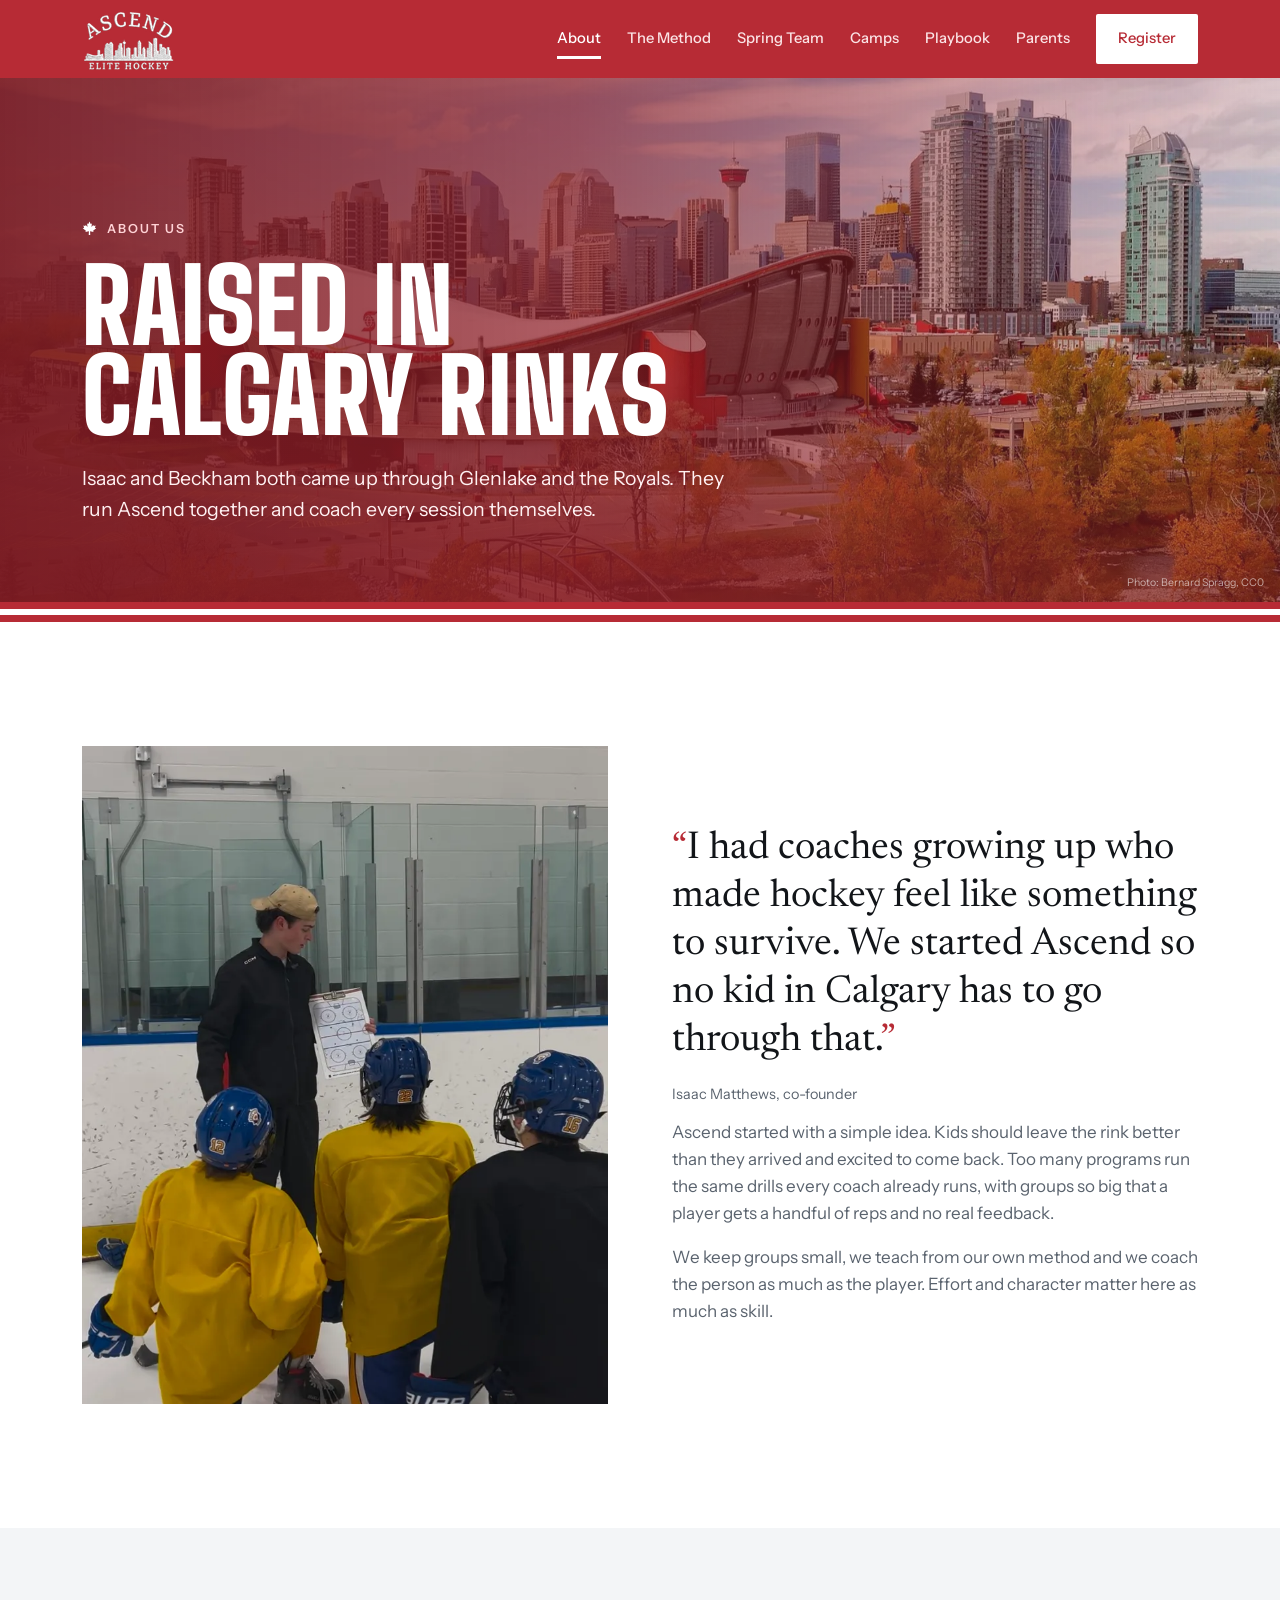
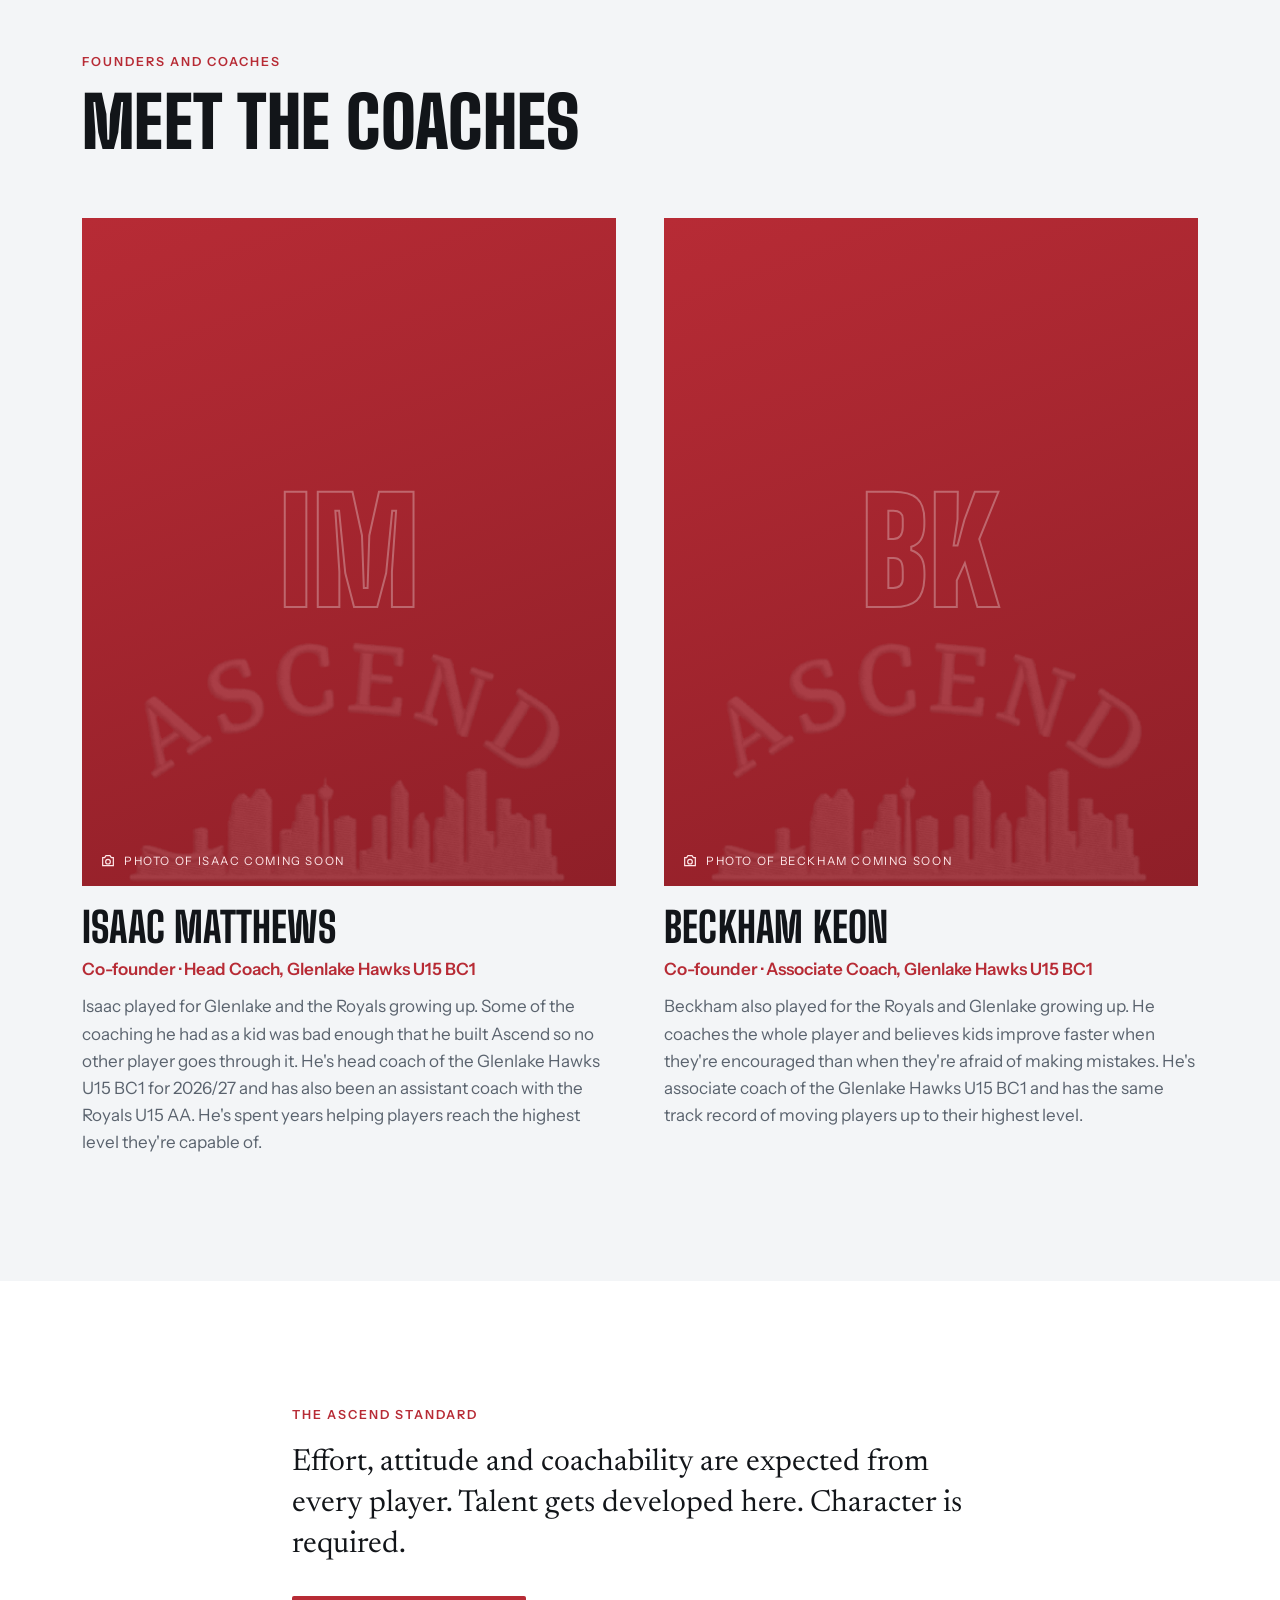
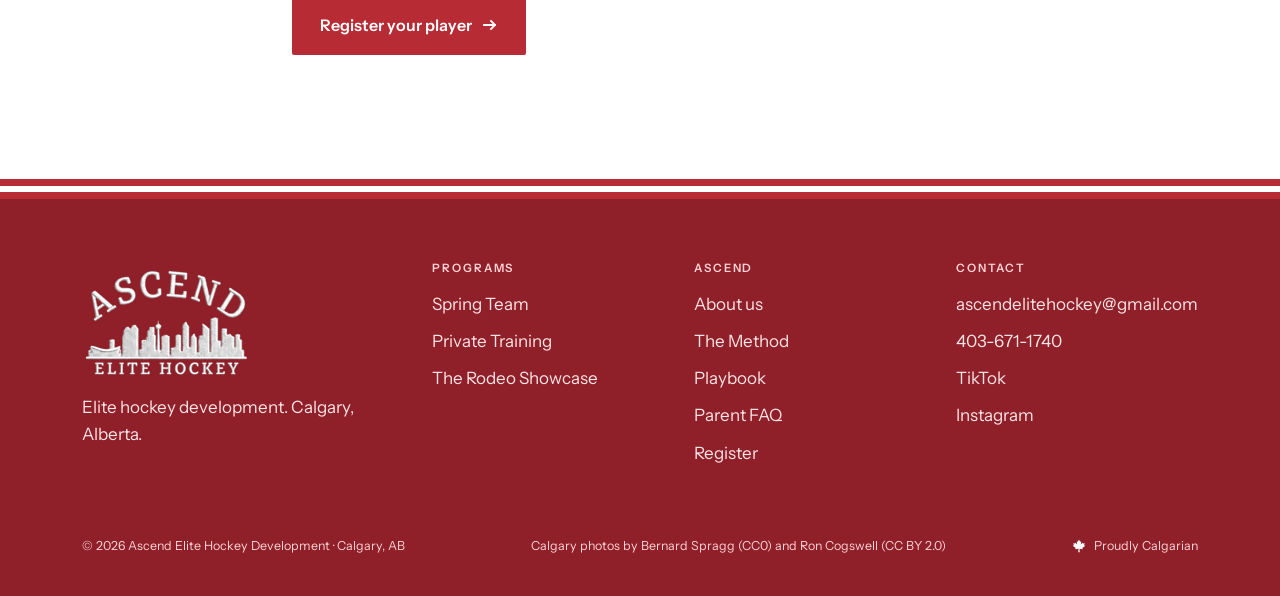
==== commit d22dc9af: "Update Ascend website 2026-11-26" ====
--- a/about/index.html
+++ b/about/index.html
@@ -1 +1 @@
-<!DOCTYPE html><html lang="en-CA"> <head><meta charset="utf-8"><meta name="viewport" content="width=device-width, initial-scale=1, viewport-fit=cover"><title>About us | Ascend Elite Hockey</title><meta name="description" content="Meet Isaac Matthews and Beckham Keon, the Calgary coaches behind Ascend Elite Hockey."><link rel="canonical" href="https://ascendelitehockey.com/about/"><link rel="icon" href="/favicon.svg" type="image/svg+xml"><meta property="og:title" content="About us | Ascend Elite Hockey"><meta property="og:description" content="Meet Isaac Matthews and Beckham Keon, the Calgary coaches behind Ascend Elite Hockey."><meta property="og:type" content="website"><meta property="og:url" content="https://ascendelitehockey.com/about/"><meta property="og:image" content="https://ascendelitehockey.com/_astro/calgary-tower.C2OtXvkH_xg0mU.jpg"><meta name="theme-color" content="#121519"><link rel="preconnect" href="https://fonts.googleapis.com"><link rel="preconnect" href="https://fonts.gstatic.com" crossorigin><link rel="stylesheet" href="https://fonts.googleapis.com/css2?family=Big+Shoulders+Display:wght@600;800;900&family=Instrument+Sans:wght@400;500;600;700&family=Newsreader:ital,opsz,wght@0,6..72,400;1,6..72,400&display=swap"><link rel="stylesheet" href="/_astro/about.CLx6fJwp.css"></head> <body> <a class="skip" href="#main">Skip to content</a> <header class="nav"> <div class="wrap nav-in"> <a class="logo" href="/" aria-label="Ascend Elite Hockey, home"> <img src="/_astro/logo-white.DTR85qms_1UBpj7.webp" srcset="/_astro/logo-white.DTR85qms_1UBpj7.webp 1x, /_astro/logo-white.DTR85qms_1Vk6Gi.webp 2x" alt="Ascend Elite Hockey" loading="eager" decoding="async" fetchpriority="auto" width="94" height="62"> </a> <nav class="links" aria-label="Main"> <a href="/about" aria-current="page">About</a><a href="/method">The Method</a><a href="/spring-teams">Spring Team</a><a href="/camps">Camps</a><a href="/playbook">Playbook</a><a href="/parents">Parents</a> <a class="btn btn-red" href="/register">Register</a> </nav> <button class="menu-btn" id="menuBtn" type="button" aria-expanded="false" aria-controls="mobileMenu" aria-label="Open menu"> <svg width="26" height="26" viewBox="0 0 26 26" aria-hidden="true"><path d="M3 7h20M3 13h20M3 19h20" stroke="currentColor" stroke-width="2"></path></svg> </button> </div> <nav class="wrap mobile-menu" id="mobileMenu" aria-label="Mobile" hidden> <a href="/">Home</a> <a href="/about" aria-current="page">About</a><a href="/method">The Method</a><a href="/spring-teams">Spring Team</a><a href="/camps">Camps</a><a href="/playbook">Playbook</a><a href="/parents">Parents</a> <a href="/register">Register</a> </nav> </header> <main id="main">  <section class="photo-head" aria-labelledby="pageTitle"> <img src="/_astro/calgary-saddledome.D8xXvJiF_Z2sBUrS.webp" srcset="/_astro/calgary-saddledome.D8xXvJiF_Z2fbyoy.webp 640w, /_astro/calgary-saddledome.D8xXvJiF_1lyMm5.webp 1024w, /_astro/calgary-saddledome.D8xXvJiF_1XeKLh.webp 1600w" alt="The Saddledome with downtown Calgary behind it in the fall" style="object-position:center" sizes="100vw" loading="eager" fetchpriority="high" decoding="async" width="1800" height="1023" class="bg"> <div class="wrap in"> <p class="eyebrow"><svg class="i-leaf" viewBox="0 0 100 100" aria-hidden="true"><path d="M50 4 58 20 66 16 63 40 75 27 79 33 91 30 86 45 95 49 74 65 77 73 54 69 55 94 45 94 46 69 23 73 26 65 5 49 14 45 9 30 21 33 25 27 37 40 34 16 42 20Z"></path></svg>About us</p> <h1 id="pageTitle">Raised in Calgary rinks</h1> <p class="sub">Isaac and Beckham both came up through Glenlake and the Royals. They run Ascend together and coach every session themselves.</p>  </div> <span class="credit">Photo: Bernard Spragg, CC0</span> </section> <div class="hem thin" aria-hidden="true"></div> <section class="band story"> <div class="wrap split"> <div class="img-frame tall"> <img src="/_astro/coaching-whiteboard.D9RW5--1_2cNqOY.webp" srcset="/_astro/coaching-whiteboard.D9RW5--1_Z3EF0o.webp 480w, /_astro/coaching-whiteboard.D9RW5--1_ZvGRC7.webp 800w" alt="An Ascend coach walking players through a drill on a whiteboard at centre ice" sizes="(min-width: 900px) 45vw, 100vw" loading="lazy" decoding="async" fetchpriority="auto" width="958" height="1696"> </div> <div class="copy"> <blockquote><p>I had coaches growing up who made hockey feel like something to survive. We started Ascend so no kid in Calgary has to go through that.</p><cite>Isaac Matthews, co-founder</cite></blockquote> <p>Ascend started with a simple idea. Kids should leave the rink better than they arrived and excited to come back. Too many programs run the same drills every coach already runs, with groups so big that a player gets a handful of reps and no real feedback.</p> <p>We keep groups small, we teach from our own method and we coach the person as much as the player. Effort and character matter here as much as skill.</p> </div> </div> </section> <section class="band band-ice"> <div class="wrap"> <div class="head"><p class="eyebrow">Founders and coaches</p><h2>Meet the coaches</h2></div> <div class="coaches"> <article class="coach"> <div class="ph">  <span class="init" aria-hidden="true">IM</span> <img src="/_astro/logo-white.DTR85qms_Z1Lj30l.webp" alt loading="lazy" decoding="async" fetchpriority="auto" width="420" height="278" class="ghost"><span class="soon"><svg viewBox="0 0 24 24" aria-hidden="true"><path d="M4 7h3l2-3h6l2 3h3v12H4z" stroke-width="1.8"></path><circle cx="12" cy="13" r="3.5" stroke-width="1.8"></circle></svg>Photo of Isaac coming soon</span> </div> <div class="text"> <h3>Isaac Matthews</h3> <p class="role">Co-founder · Head Coach, Glenlake Hawks U15 BC1</p> <p>Isaac played for Glenlake and the Royals growing up. Some of the coaching he had as a kid was bad enough that he built Ascend so no other player goes through it. He's head coach of the Glenlake Hawks U15 BC1 for 2026/27 and has also been an assistant coach with the Royals U15 AA. He's spent years helping players reach the highest level they're capable of.</p> </div> </article> <article class="coach"> <div class="ph">  <span class="init" aria-hidden="true">BK</span> <img src="/_astro/logo-white.DTR85qms_Z1Lj30l.webp" alt loading="lazy" decoding="async" fetchpriority="auto" width="420" height="278" class="ghost"><span class="soon"><svg viewBox="0 0 24 24" aria-hidden="true"><path d="M4 7h3l2-3h6l2 3h3v12H4z" stroke-width="1.8"></path><circle cx="12" cy="13" r="3.5" stroke-width="1.8"></circle></svg>Photo of Beckham coming soon</span> </div> <div class="text"> <h3>Beckham Keon</h3> <p class="role">Co-founder · Associate Coach, Glenlake Hawks U15 BC1</p> <p>Beckham also played for the Royals and Glenlake growing up. He coaches the whole player and believes kids improve faster when they're encouraged than when they're afraid of making mistakes. He's associate coach of the Glenlake Hawks U15 BC1 and has the same track record of moving players up to their highest level.</p> </div> </article> </div> </div> </section> <section class="band"> <div class="wrap standard"> <p class="eyebrow">The Ascend standard</p> <p class="big">Effort, attitude and coachability are expected from every player. Talent gets developed here. Character is required.</p> <div class="btns" style="margin-top:12px"><a class="btn btn-red" href="/register">Register your player <svg class="arrow" viewBox="0 0 16 16" aria-hidden="true"><path d="M2 8h11M9 4l4 4-4 4" fill="none" stroke="currentColor" stroke-width="1.8" stroke-linecap="square"></path></svg></a></div> </div> </section>  </main> <footer> <div class="hem thin" aria-hidden="true"></div> <div class="wrap foot"> <div class="brand"> <img src="/_astro/logo-white.DTR85qms_1uRujQ.webp" srcset="/_astro/logo-white.DTR85qms_1uRujQ.webp 1x, /_astro/logo-white.DTR85qms_Znywdh.webp 2x" alt="Ascend Elite Hockey" loading="lazy" decoding="async" fetchpriority="auto" width="170" height="113"> <p style="max-width:34ch">Elite hockey development. Calgary, Alberta.</p> </div> <div> <h2>Programs</h2> <a href="/spring-teams">Spring Team</a> <a href="/camps">Breakfast Club</a> <a href="/camps">Private Training</a> <a href="https://matthews04isaac.github.io/therodeoyyc/" target="_blank" rel="noopener">The Rodeo Showcase</a> </div> <div> <h2>Ascend</h2> <a href="/about">About us</a> <a href="/method">The Method</a> <a href="/playbook">Playbook</a> <a href="/parents">Parent FAQ</a> <a href="/register">Register</a> </div> <div> <h2>Contact</h2> <a href="mailto:ascendelitehockey@gmail.com">ascendelitehockey@gmail.com</a> <a href="tel:4036711740">403-671-1740</a> <a href="https://www.tiktok.com/@ascendhockeydevelopment" target="_blank" rel="noopener">TikTok</a> <a href="https://www.instagram.com/ascendhockeydevelopment/" target="_blank" rel="noopener">Instagram</a> </div> </div> <div class="wrap legal"> <span>© 2026 Ascend Elite Hockey Development · Calgary, AB</span> <span>Calgary photos by Bernard Spragg (CC0) and Ron Cogswell (CC BY 2.0)</span> <span class="leaf"><svg class viewBox="0 0 100 100" aria-hidden="true"><path d="M50 4 58 20 66 16 63 40 75 27 79 33 91 30 86 45 95 49 74 65 77 73 54 69 55 94 45 94 46 69 23 73 26 65 5 49 14 45 9 30 21 33 25 27 37 40 34 16 42 20Z"></path></svg>Proudly Calgarian</span> </div> </footer> <script type="module">const t=document.getElementById("menuBtn"),n=document.getElementById("mobileMenu");t?.addEventListener("click",()=>{const e=n.hidden;n.hidden=!e,t.setAttribute("aria-expanded",String(e)),t.setAttribute("aria-label",e?"Close menu":"Open menu")});document.addEventListener("keydown",e=>{e.key==="Escape"&&n&&!n.hidden&&(n.hidden=!0,t?.setAttribute("aria-expanded","false"),t?.focus())});</script> </body> </html>+<!DOCTYPE html><html lang="en-CA"> <head><meta charset="utf-8"><meta name="viewport" content="width=device-width, initial-scale=1, viewport-fit=cover"><title>About us | Ascend Elite Hockey</title><meta name="description" content="Meet Isaac Matthews and Beckham Keon, the Calgary coaches behind Ascend Elite Hockey."><link rel="canonical" href="https://ascendelitehockey.com/about/"><link rel="icon" href="/favicon.svg" type="image/svg+xml"><meta property="og:title" content="About us | Ascend Elite Hockey"><meta property="og:description" content="Meet Isaac Matthews and Beckham Keon, the Calgary coaches behind Ascend Elite Hockey."><meta property="og:type" content="website"><meta property="og:url" content="https://ascendelitehockey.com/about/"><meta property="og:image" content="https://ascendelitehockey.com/_astro/calgary-tower.C2OtXvkH_xg0mU.jpg"><meta name="theme-color" content="#B72B35"><link rel="preconnect" href="https://fonts.googleapis.com"><link rel="preconnect" href="https://fonts.gstatic.com" crossorigin><link rel="stylesheet" href="https://fonts.googleapis.com/css2?family=Big+Shoulders+Display:wght@600;800;900&family=Instrument+Sans:wght@400;500;600;700&family=Newsreader:ital,opsz,wght@0,6..72,400;1,6..72,400&display=swap"><link rel="stylesheet" href="/_astro/about.98VoBD5b.css"></head> <body> <a class="skip" href="#main">Skip to content</a> <header class="nav"> <div class="wrap nav-in"> <a class="logo" href="/" aria-label="Ascend Elite Hockey, home"> <img src="/_astro/logo-white.DTR85qms_1UBpj7.webp" srcset="/_astro/logo-white.DTR85qms_1UBpj7.webp 1x, /_astro/logo-white.DTR85qms_1Vk6Gi.webp 2x" alt="Ascend Elite Hockey" loading="eager" decoding="async" fetchpriority="auto" width="94" height="62"> </a> <nav class="links" aria-label="Main"> <a href="/about" aria-current="page">About</a><a href="/method">The Method</a><a href="/spring-teams">Spring Team</a><a href="/camps">Camps</a><a href="/playbook">Playbook</a><a href="/parents">Parents</a> <a class="btn btn-red" href="/register">Register</a> </nav> <button class="menu-btn" id="menuBtn" type="button" aria-expanded="false" aria-controls="mobileMenu" aria-label="Open menu"> <svg width="26" height="26" viewBox="0 0 26 26" aria-hidden="true"><path d="M3 7h20M3 13h20M3 19h20" stroke="currentColor" stroke-width="2"></path></svg> </button> </div> <nav class="wrap mobile-menu" id="mobileMenu" aria-label="Mobile" hidden> <a href="/">Home</a> <a href="/about" aria-current="page">About</a><a href="/method">The Method</a><a href="/spring-teams">Spring Team</a><a href="/camps">Camps</a><a href="/playbook">Playbook</a><a href="/parents">Parents</a> <a href="/register">Register</a> </nav> </header> <main id="main">  <section class="photo-head" aria-labelledby="pageTitle"> <img src="/_astro/calgary-saddledome.D8xXvJiF_Z2sBUrS.webp" srcset="/_astro/calgary-saddledome.D8xXvJiF_Z2fbyoy.webp 640w, /_astro/calgary-saddledome.D8xXvJiF_1lyMm5.webp 1024w, /_astro/calgary-saddledome.D8xXvJiF_1XeKLh.webp 1600w" alt="The Saddledome with downtown Calgary behind it in the fall" style="object-position:center" sizes="100vw" loading="eager" fetchpriority="high" decoding="async" width="1800" height="1023" class="bg"> <div class="wrap in"> <p class="eyebrow"><svg class="i-leaf" viewBox="0 0 100 100" aria-hidden="true"><path d="M50 4 58 20 66 16 63 40 75 27 79 33 91 30 86 45 95 49 74 65 77 73 54 69 55 94 45 94 46 69 23 73 26 65 5 49 14 45 9 30 21 33 25 27 37 40 34 16 42 20Z"></path></svg>About us</p> <h1 id="pageTitle">Raised in Calgary rinks</h1> <p class="sub">Isaac and Beckham both came up through Glenlake and the Royals. They run Ascend together and coach every session themselves.</p>  </div> <span class="credit">Photo: Bernard Spragg, CC0</span> </section> <div class="hem thin" aria-hidden="true"></div> <section class="band story"> <div class="wrap split"> <div class="img-frame tall"> <img src="/_astro/coaching-whiteboard.D9RW5--1_2cNqOY.webp" srcset="/_astro/coaching-whiteboard.D9RW5--1_Z3EF0o.webp 480w, /_astro/coaching-whiteboard.D9RW5--1_ZvGRC7.webp 800w" alt="An Ascend coach walking players through a drill on a whiteboard at centre ice" sizes="(min-width: 900px) 45vw, 100vw" loading="lazy" decoding="async" fetchpriority="auto" width="958" height="1696"> </div> <div class="copy"> <blockquote><p>I had coaches growing up who made hockey feel like something to survive. We started Ascend so no kid in Calgary has to go through that.</p><cite>Isaac Matthews, co-founder</cite></blockquote> <p>Ascend started with a simple idea. Kids should leave the rink better than they arrived and excited to come back. Too many programs run the same drills every coach already runs, with groups so big that a player gets a handful of reps and no real feedback.</p> <p>We keep groups small, we teach from our own method and we coach the person as much as the player. Effort and character matter here as much as skill.</p> </div> </div> </section> <section class="band band-ice"> <div class="wrap"> <div class="head"><p class="eyebrow">Founders and coaches</p><h2>Meet the coaches</h2></div> <div class="coaches"> <article class="coach"> <div class="ph">  <span class="init" aria-hidden="true">IM</span> <img src="/_astro/logo-white.DTR85qms_Z1Lj30l.webp" alt loading="lazy" decoding="async" fetchpriority="auto" width="420" height="278" class="ghost"><span class="soon"><svg viewBox="0 0 24 24" aria-hidden="true"><path d="M4 7h3l2-3h6l2 3h3v12H4z" stroke-width="1.8"></path><circle cx="12" cy="13" r="3.5" stroke-width="1.8"></circle></svg>Photo of Isaac coming soon</span> </div> <div class="text"> <h3>Isaac Matthews</h3> <p class="role">Co-founder · Head Coach, Glenlake Hawks U15 BC1</p> <p>Isaac played for Glenlake and the Royals growing up. Some of the coaching he had as a kid was bad enough that he built Ascend so no other player goes through it. He's head coach of the Glenlake Hawks U15 BC1 for 2026/27 and has also been an assistant coach with the Royals U15 AA. He's spent years helping players reach the highest level they're capable of.</p> </div> </article> <article class="coach"> <div class="ph">  <span class="init" aria-hidden="true">BK</span> <img src="/_astro/logo-white.DTR85qms_Z1Lj30l.webp" alt loading="lazy" decoding="async" fetchpriority="auto" width="420" height="278" class="ghost"><span class="soon"><svg viewBox="0 0 24 24" aria-hidden="true"><path d="M4 7h3l2-3h6l2 3h3v12H4z" stroke-width="1.8"></path><circle cx="12" cy="13" r="3.5" stroke-width="1.8"></circle></svg>Photo of Beckham coming soon</span> </div> <div class="text"> <h3>Beckham Keon</h3> <p class="role">Co-founder · Associate Coach, Glenlake Hawks U15 BC1</p> <p>Beckham also played for the Royals and Glenlake growing up. He coaches the whole player and believes kids improve faster when they're encouraged than when they're afraid of making mistakes. He's associate coach of the Glenlake Hawks U15 BC1 and has the same track record of moving players up to their highest level.</p> </div> </article> </div> </div> </section> <section class="band"> <div class="wrap standard"> <p class="eyebrow">The Ascend standard</p> <p class="big">Effort, attitude and coachability are expected from every player. Talent gets developed here. Character is required.</p> <div class="btns" style="margin-top:12px"><a class="btn btn-red" href="/register">Register your player <svg class="arrow" viewBox="0 0 16 16" aria-hidden="true"><path d="M2 8h11M9 4l4 4-4 4" fill="none" stroke="currentColor" stroke-width="1.8" stroke-linecap="square"></path></svg></a></div> </div> </section>  </main> <footer> <div class="hem thin" aria-hidden="true"></div> <div class="wrap foot"> <div class="brand"> <img src="/_astro/logo-white.DTR85qms_1uRujQ.webp" srcset="/_astro/logo-white.DTR85qms_1uRujQ.webp 1x, /_astro/logo-white.DTR85qms_Znywdh.webp 2x" alt="Ascend Elite Hockey" loading="lazy" decoding="async" fetchpriority="auto" width="170" height="113"> <p style="max-width:34ch">Elite hockey development. Calgary, Alberta.</p> </div> <div> <h2>Programs</h2> <a href="/spring-teams">Spring Team</a> <a href="/camps">Private Training</a> <a href="https://matthews04isaac.github.io/therodeoyyc/" target="_blank" rel="noopener">The Rodeo Showcase</a> </div> <div> <h2>Ascend</h2> <a href="/about">About us</a> <a href="/method">The Method</a> <a href="/playbook">Playbook</a> <a href="/parents">Parent FAQ</a> <a href="/register">Register</a> </div> <div> <h2>Contact</h2> <a href="mailto:ascendelitehockey@gmail.com">ascendelitehockey@gmail.com</a> <a href="tel:4036711740">403-671-1740</a> <a href="https://www.tiktok.com/@ascendhockeydevelopment" target="_blank" rel="noopener">TikTok</a> <a href="https://www.instagram.com/ascendhockeydevelopment/" target="_blank" rel="noopener">Instagram</a> </div> </div> <div class="wrap legal"> <span>© 2026 Ascend Elite Hockey Development · Calgary, AB</span> <span>Calgary photos by Bernard Spragg (CC0) and Ron Cogswell (CC BY 2.0)</span> <span class="leaf"><svg class viewBox="0 0 100 100" aria-hidden="true"><path d="M50 4 58 20 66 16 63 40 75 27 79 33 91 30 86 45 95 49 74 65 77 73 54 69 55 94 45 94 46 69 23 73 26 65 5 49 14 45 9 30 21 33 25 27 37 40 34 16 42 20Z"></path></svg>Proudly Calgarian</span> </div> </footer> <script type="module">const t=document.getElementById("menuBtn"),n=document.getElementById("mobileMenu");t?.addEventListener("click",()=>{const e=n.hidden;n.hidden=!e,t.setAttribute("aria-expanded",String(e)),t.setAttribute("aria-label",e?"Close menu":"Open menu")});document.addEventListener("keydown",e=>{e.key==="Escape"&&n&&!n.hidden&&(n.hidden=!0,t?.setAttribute("aria-expanded","false"),t?.focus())});</script> </body> </html>
--- a/_astro/about.98VoBD5b.css
+++ b/_astro/about.98VoBD5b.css
@@ -0,0 +1 @@
+:root{--red:#B72B35;--red-deep:#8F1F28;--white:#FFFFFF;--ice:#F3F5F7;--ink:#121519;--ink-2:#1D2228;--steel:#5A636E;--steel-light:#A9B1BA;--display:"Big Shoulders Display","Arial Narrow",Impact,sans-serif;--body:"Instrument Sans",system-ui,-apple-system,"Segoe UI",sans-serif;--serif:"Newsreader",Georgia,"Times New Roman",serif;--wrap:1180px;color-scheme:light}*{box-sizing:border-box}[hidden]{display:none!important}html{-webkit-text-size-adjust:100%}body{margin:0;background:var(--white);color:var(--ink);font-family:var(--body);font-size:17px;line-height:1.6;-webkit-font-smoothing:antialiased}img{max-width:100%;height:auto}a{color:inherit}:focus-visible{outline:3px solid var(--red);outline-offset:3px}@media(prefers-reduced-motion:reduce){*{animation:none!important;transition:none!important}}.skip{position:absolute;left:12px;top:-60px;z-index:100;background:var(--red);color:var(--white);padding:10px 16px;font-weight:600;text-decoration:none}.skip:focus{top:12px}.wrap{max-width:var(--wrap);margin:0 auto;padding-left:max(16px,env(safe-area-inset-left,0px));padding-right:max(16px,env(safe-area-inset-right,0px))}@media(min-width:700px){.wrap{padding-left:max(32px,env(safe-area-inset-left,0px));padding-right:max(32px,env(safe-area-inset-right,0px))}}h1,h2,h3{font-family:var(--display);font-weight:900;text-transform:uppercase;line-height:.92;letter-spacing:.005em;margin:0;text-wrap:balance}h2{font-size:clamp(2.5rem,5.6vw,4.4rem)}h3{font-size:1.9rem;font-weight:800}p{margin:0}.eyebrow{font-weight:600;font-size:.78rem;letter-spacing:.16em;text-transform:uppercase;color:var(--red);display:flex;align-items:center;gap:10px}.i-leaf{width:15px;height:15px;fill:currentColor;flex:none}.lede{font-size:1.15rem;max-width:58ch;color:var(--steel)}.tbc{display:inline-block;font-size:.66rem;font-weight:700;letter-spacing:.12em;text-transform:uppercase;color:var(--red);background:#b72b351a;padding:2px 7px;border-radius:3px;vertical-align:middle}.dark .tbc,.spring .tbc{color:var(--white);background:#ffffff2e}.btn{display:inline-flex;align-items:center;gap:.6em;font-family:var(--body);font-weight:600;font-size:1rem;text-decoration:none;padding:15px 26px;min-height:48px;border-radius:2px;border:2px solid transparent;cursor:pointer;transition:background .2s,color .2s,border-color .2s,transform .15s}.btn:active{transform:scale(.98)}.btn:disabled{opacity:.5;cursor:wait}.btn-red{background:var(--red);color:var(--white)}.btn-red:hover{background:var(--red-deep)}.btn-ghost{border-color:#ffffff80;color:var(--white)}.btn-ghost:hover{border-color:var(--white);background:#ffffff14}.btn-ink{background:var(--red-deep);color:var(--white)}.btn-ink:hover{background:#741820}.btn-white{background:var(--white);color:var(--red)}.btn-white:hover{background:var(--ice)}.arrow{width:16px;height:16px}.btns{display:flex;flex-wrap:wrap;gap:14px}a.more{font-weight:600;color:var(--red);text-decoration:none;display:inline-flex;gap:8px;align-items:center;min-height:44px}a.more:hover{text-decoration:underline}.dark a.more{color:var(--white)}.hem{height:34px;background:linear-gradient(var(--red) 0 12px,var(--white) 12px 22px,var(--red) 22px 34px)}.hem.thin{height:20px;background:linear-gradient(var(--red) 0 7px,var(--white) 7px 13px,var(--red) 13px 20px)}body:before{content:"";position:fixed;inset:0 0 auto;height:env(safe-area-inset-top,0px);z-index:60;background:var(--red)}.nav{position:sticky;top:env(safe-area-inset-top,0px);z-index:50;background:var(--red);color:var(--white)}.nav-in{display:flex;align-items:center;justify-content:space-between;gap:20px;min-height:78px}.logo{display:block;line-height:0;padding:6px 0}.logo img{height:62px;width:auto;display:block}.links{display:none;gap:26px;align-items:center}.links a{text-decoration:none;font-size:.92rem;font-weight:500;color:#fbe4e6;padding:10px 0;position:relative;transition:color .2s}.links a:hover,.links a[aria-current=page]{color:var(--white)}.links a[aria-current=page]:after{content:"";position:absolute;left:0;right:0;bottom:2px;height:3px;background:var(--red)}.links .btn{padding:11px 20px;min-height:44px;font-size:.92rem;color:var(--white)}.links .btn:after{display:none}.menu-btn{background:none;border:0;color:var(--white);width:48px;height:48px;display:grid;place-items:center;cursor:pointer}.mobile-menu{display:flex;flex-direction:column;padding-block:4px 22px}.mobile-menu a{text-decoration:none;padding:10px 0;font-family:var(--display);font-weight:800;font-size:1.7rem;text-transform:uppercase;color:var(--white)}.mobile-menu a[aria-current=page]{color:var(--red)}@media(min-width:1040px){.links{display:flex}.menu-btn,.mobile-menu{display:none!important}}.photo-head{position:relative;color:var(--white);background:var(--red-deep);isolation:isolate;overflow:hidden}.photo-head img.bg{position:absolute;inset:0;width:100%;height:100%;object-fit:cover;z-index:-2}.photo-head:before{content:"";position:absolute;inset:0;z-index:-1;background:linear-gradient(90deg,#7a1a22ed,#8f1f28b8 45%,#8f1f2833),linear-gradient(0deg,rgba(110,22,30,.6),transparent 45%)}@media(max-width:699px){.photo-head:before{background:linear-gradient(180deg,#8f1f288c,#7a1a22e0 40%,#7a1a22eb)}}.photo-head .in{padding-block:clamp(72px,11vw,150px) clamp(48px,6vw,80px);display:grid;gap:22px}.photo-head .eyebrow{color:#f2b3b8}.photo-head h1{font-size:clamp(3rem,8vw,6.4rem);line-height:.88;max-width:13ch}.photo-head p.sub{font-size:clamp(1.05rem,1.6vw,1.22rem);color:#fff1f2;max-width:50ch}.credit{position:absolute;right:max(16px,env(safe-area-inset-right,0px));bottom:10px;font-size:.66rem;color:#fff9}@media(min-width:900px){.home-hero img.bg{left:auto;right:0;width:62%}.home-hero:before{background:linear-gradient(90deg,var(--red) 0%,var(--red) 38%,rgba(183,43,53,.55) 52%,rgba(183,43,53,0) 75%),linear-gradient(0deg,rgba(122,26,34,.45),transparent 35%)}}.home-hero .in{padding-block:clamp(84px,13vw,180px) clamp(56px,7vw,96px)}.home-hero h1{font-size:clamp(3.6rem,11vw,9rem);max-width:11ch}.home-hero h1 em{font-style:normal;color:#ffd3d6}.facts{display:flex;flex-wrap:wrap;gap:12px 40px;padding-top:6px}.facts div{display:flex;flex-direction:column}.facts b{font-family:var(--display);font-weight:800;font-size:2.2rem;line-height:1}.facts span{font-size:.78rem;letter-spacing:.08em;text-transform:uppercase;color:#fbe4e6}.photo-head .in>*{animation:rise .6s cubic-bezier(.2,.7,.2,1) both}@keyframes rise{0%{transform:translateY(12px)}to{transform:none}}.band{padding-block:clamp(72px,10vw,124px)}.band-ice{background:var(--ice)}.dark{background:var(--red-deep);color:var(--white)}.dark .lede{color:#fbe4e6}.dark .eyebrow{color:#ffd3d6}.head{display:grid;gap:18px;margin-bottom:clamp(40px,6vw,64px)}.split{display:grid;gap:40px;align-items:center}@media(min-width:900px){.split{grid-template-columns:1fr 1fr;gap:64px}}.img-frame{position:relative;aspect-ratio:4/3;max-width:100%;overflow:hidden;background:var(--red-deep)}.img-frame img{position:absolute;inset:0;width:100%;height:100%;object-fit:cover}.img-frame .credit{right:10px}.img-frame.wide{aspect-ratio:16/9}.img-frame.tall{aspect-ratio:4/5}@media(min-width:900px){.img-frame.wide{aspect-ratio:21/9}}.story blockquote{margin:0;color:var(--ink);font-family:var(--serif);font-size:clamp(1.6rem,3.1vw,2.4rem);line-height:1.25;max-width:24ch}.story blockquote p:before{content:"“";color:var(--red)}.story blockquote p:after{content:"”";color:var(--red)}.story cite{display:block;margin-top:20px;font-family:var(--body);font-style:normal;font-size:.9rem;color:var(--steel)}.copy{display:grid;gap:16px;color:var(--steel);max-width:54ch}.stages{display:grid;gap:44px}.stage{display:grid;gap:12px;align-content:start}.num{font-family:var(--display);font-weight:900;font-size:4.4rem;line-height:.8;color:var(--red)}.stage h3{font-size:2.3rem}.stage p{color:var(--steel);max-width:36ch}.climb{display:block;width:100%;height:auto;margin-bottom:28px}@media(min-width:700px){.stages{grid-template-columns:repeat(2,1fr)}}@media(min-width:1100px){.stages{grid-template-columns:repeat(4,1fr);gap:36px}}.stage-detail{display:grid;gap:20px;padding-block:44px}.stage-detail .num{font-size:6rem}.stage-detail h3{font-size:clamp(2.6rem,5vw,3.6rem)}.stage-detail ul{margin:0;padding-left:1.1em;color:var(--steel);display:grid;gap:6px}@media(min-width:900px){.stage-detail{grid-template-columns:140px 1fr 1fr;gap:40px;align-items:start}}.spring{background:var(--red);color:var(--white);position:relative;overflow:hidden}.leaf-bg{position:absolute;right:-120px;top:-60px;width:560px;height:560px;fill:#ffffff12;pointer-events:none}.spring .eyebrow{color:var(--white);opacity:.9}.spring .lede{color:#fbe4e6}.spring .wrap{position:relative}.spring-grid{display:grid;gap:48px}.divs{display:grid;gap:28px}.div-row{display:grid;grid-template-columns:auto 1fr;gap:4px 22px;align-items:baseline}.div-row b{font-family:var(--display);font-weight:900;font-size:3.6rem;line-height:.85;grid-row:span 2}.div-row span{font-weight:600}.div-row small{font-size:.92rem;color:#fbe4e6}dl.facts-list{margin:0;display:grid;gap:18px}dl.facts-list dt{font-size:.74rem;letter-spacing:.14em;text-transform:uppercase;opacity:.8}dl.facts-list dd{margin:2px 0 0;font-size:1.1rem;font-weight:500}@media(min-width:900px){.spring-grid{grid-template-columns:1.1fr 1fr 1fr}}.included{display:grid;gap:32px}.included div{display:grid;gap:8px}.included h3{font-size:1.7rem}.included p{color:var(--steel)}.packages{display:grid;gap:20px}.package{display:grid;gap:12px;align-content:start;padding:clamp(24px,4vw,40px);background:var(--ice)}.package:last-child{background:var(--red);color:var(--white)}.package:last-child .help,.package:last-child p{color:#fbe4e6}.package:last-child .btn-red{background:var(--white);color:var(--red)}.package h3{font-size:2rem}.package .pk-price{font-weight:600}.package .price{font-size:3rem}.package .btn{justify-self:start;margin-top:8px}@media(min-width:760px){.packages{grid-template-columns:1fr 1fr}}.photo-row{display:grid;gap:12px;margin-top:clamp(48px,7vw,72px)}@media(min-width:760px){.photo-row{grid-template-columns:repeat(3,1fr)}}@media(min-width:760px){.included{grid-template-columns:repeat(2,1fr);gap:40px 56px}}.prog{display:grid;gap:14px;padding-block:40px}.prog .body{display:grid;gap:12px}.prog .tag{font-size:.74rem;font-weight:600;letter-spacing:.14em;text-transform:uppercase;color:var(--red)}.prog h3{font-size:clamp(2rem,4vw,2.8rem)}.prog p{color:var(--steel);max-width:56ch}.meta{display:flex;flex-wrap:wrap;gap:10px 32px;font-size:.95rem}.meta div{display:flex;flex-direction:column}.meta small{font-size:.68rem;letter-spacing:.14em;text-transform:uppercase;color:var(--steel)}.meta b{font-weight:600}.price{font-family:var(--display);font-weight:900;font-size:2.4rem;line-height:1}.prog-side{display:flex;flex-wrap:wrap;align-items:center;gap:20px}@media(min-width:900px){.prog{grid-template-columns:1.5fr 1fr;align-items:end;gap:40px}.prog-side{justify-content:flex-end}}.coaches{display:grid;gap:64px}.coach{display:grid;gap:22px;align-content:start}.ph{aspect-ratio:4/5;max-width:100%;background:linear-gradient(160deg,#222830,#14181d);position:relative;overflow:hidden;display:grid;place-items:center}.ph .init{font-family:var(--display);font-weight:900;font-size:9rem;line-height:1;color:transparent;-webkit-text-stroke:2px rgba(255,255,255,.16)}.ph img.ghost{position:absolute;left:50%;bottom:-6%;width:86%;transform:translate(-50%);opacity:.12}.ph img.real{position:absolute;inset:0;width:100%;height:100%;object-fit:cover}.ph .soon{position:absolute;left:18px;bottom:16px;display:flex;align-items:center;gap:8px;font-size:.72rem;letter-spacing:.14em;text-transform:uppercase;color:#c3cad1}.ph .soon svg{width:16px;height:16px;stroke:currentColor;fill:none}.coach h3{font-size:2.6rem}.coach .role{font-weight:600;color:var(--red)}.coach p{color:var(--steel);max-width:52ch}.coach .text{display:grid;gap:10px}.coach.mini{grid-template-columns:120px 1fr;align-items:center;gap:20px}.coach.mini .ph .init{font-size:3.4rem}.coach.mini h3{font-size:1.9rem}@media(min-width:800px){.coaches{grid-template-columns:1fr 1fr;gap:48px}}.standard{display:grid;gap:18px;max-width:760px}.standard p.big{font-family:var(--serif);font-size:clamp(1.4rem,2.6vw,1.9rem);line-height:1.35}.playbook{display:grid;gap:56px;align-items:start}.book{background:var(--white);color:var(--ink);padding:clamp(28px,5vw,56px);box-shadow:0 30px 60px #00000059;max-width:640px}.runhead{display:flex;justify-content:space-between;gap:12px;font-size:.72rem;letter-spacing:.14em;text-transform:uppercase;color:var(--steel);margin-bottom:28px}.book h3{font-family:var(--serif);font-weight:400;text-transform:none;font-size:2rem;line-height:1.15;margin-bottom:18px}.book p{font-family:var(--serif);font-size:1.12rem;line-height:1.65;color:#2a2f35;margin-bottom:14px}.cue{font-family:var(--body);font-size:.9rem;font-weight:600;color:var(--red);margin-top:18px}.toc ol{list-style:none;padding:0;margin:8px 0 0}.toc li{display:flex;justify-content:space-between;gap:16px;padding:11px 0;color:#fbe4e6}.toc li a{color:var(--white);text-underline-offset:4px}.toc .lock{font-size:.7rem;letter-spacing:.12em;text-transform:uppercase;color:var(--steel-light);white-space:nowrap}.toc .free{color:#f0a9ae}@media(min-width:980px){.playbook{grid-template-columns:1fr 1.05fr}}.reader{display:grid;gap:48px;padding-block:clamp(56px,8vw,96px)}.reader aside{display:grid;gap:14px;align-content:start}.reader aside ol{list-style:none;margin:0;padding:0;display:grid;gap:2px}.reader aside li{padding:8px 0;font-size:.95rem;color:var(--steel)}.reader aside li a{color:var(--ink);text-decoration:none;font-weight:500}.reader aside li a[aria-current=page]{color:var(--red);font-weight:600}.chapter{max-width:68ch;min-width:0}.chapter h1{font-family:var(--serif);font-weight:400;text-transform:none;font-size:clamp(2.2rem,4.5vw,3.2rem);line-height:1.1;margin-bottom:28px}.chapter .prose{font-family:var(--serif);font-size:1.2rem;line-height:1.7;color:#22272d}.chapter .prose p{margin:0 0 1.1em}.chapter .prose h2{font-family:var(--body);text-transform:none;font-weight:700;font-size:1.3rem;line-height:1.3;margin:1.8em 0 .6em}.chapter .prose blockquote{margin:1.4em 0;padding-left:20px;font-family:var(--body);font-weight:600;font-size:1.02rem;color:var(--red);background:linear-gradient(var(--red),var(--red)) left/3px 100% no-repeat}.chapter .prose ul,.chapter .prose ol{padding-left:1.2em;margin:0 0 1.1em}.draft{display:inline-block;font-size:.72rem;font-weight:700;letter-spacing:.12em;text-transform:uppercase;background:#fff2d6;color:#6b4d00;padding:4px 10px;margin-bottom:20px}@media(min-width:960px){.reader{grid-template-columns:260px 1fr;gap:72px}.reader aside{position:sticky;top:110px}}.faq{display:grid;gap:2px;max-width:860px}.faq details{padding:4px 0}.faq summary{list-style:none;cursor:pointer;display:flex;justify-content:space-between;gap:20px;align-items:center;padding:16px 0;font-weight:600;font-size:1.12rem;min-height:48px}.faq summary::-webkit-details-marker{display:none}.faq summary svg{flex:none;width:22px;height:22px;stroke:var(--red);fill:none;transition:transform .25s}.faq details[open] summary svg{transform:rotate(45deg)}.faq details p{color:var(--steel);padding:0 0 18px;max-width:64ch}.reg{display:grid;gap:56px}.reg-aside{display:grid;gap:22px;align-content:start}.reg-aside h1{font-size:clamp(3rem,6vw,4.8rem)}.steps{margin:0;padding:0;list-style:none;display:grid;gap:18px;counter-reset:step}.steps li{display:grid;grid-template-columns:40px 1fr;gap:12px;color:#fbe4e6}.steps li:before{counter-increment:step;content:counter(step);font-family:var(--display);font-weight:900;font-size:2rem;line-height:1;color:var(--red)}.steps li b{color:var(--white);display:block}form.reg-form{background:var(--white);color:var(--ink);padding:clamp(24px,4vw,44px);display:grid;gap:22px}fieldset{border:0;padding:0;margin:0;display:grid;gap:18px;min-width:0}legend{font-family:var(--display);font-weight:800;font-size:1.5rem;text-transform:uppercase;padding:0;margin-bottom:6px}.row{display:grid;gap:18px}@media(min-width:640px){.row{grid-template-columns:1fr 1fr}}.field{display:grid;gap:6px;min-width:0}label{font-weight:600;font-size:.92rem}.req{color:var(--red)}input,select,textarea{font:inherit;font-size:16px;color:var(--ink);background:var(--ice);border:2px solid transparent;border-radius:2px;padding:12px 14px;min-height:48px;width:100%;transition:border-color .2s,background .2s}input:focus,select:focus,textarea:focus{outline:none;border-color:var(--ink);background:var(--white)}textarea{min-height:110px;resize:vertical}.help{font-size:.82rem;color:var(--steel)}.err{font-size:.85rem;color:var(--red);font-weight:600}.field.bad input,.field.bad select{border-color:var(--red);background:#fff5f5}.consent{display:flex;gap:12px;align-items:flex-start;font-size:.92rem;font-weight:400;color:var(--steel)}.consent input{width:22px;height:22px;min-height:0;flex:none;margin-top:2px;accent-color:var(--red)}.hp{position:absolute;left:-9999px}@media(min-width:980px){.reg{grid-template-columns:.8fr 1.2fr}}.cta-band{display:grid;gap:24px;align-items:center}.cta-band h2{font-size:clamp(2.2rem,5vw,3.8rem)}.cta-band>div{display:grid;gap:14px}@media(min-width:900px){.cta-band{grid-template-columns:1.4fr auto}}footer{background:var(--red-deep);color:#fbe4e6}.foot{display:grid;gap:40px;padding-block:64px 40px}.foot h2{margin:0 0 12px;font-family:var(--body);font-size:.72rem;letter-spacing:.16em;text-transform:uppercase;color:var(--steel-light);font-weight:600}.foot a{text-decoration:none;display:block;padding:5px 0}.foot a:hover{color:var(--white)}.foot .brand{display:grid;gap:18px;align-content:start}.foot .brand img{width:170px;height:auto}.legal{display:flex;flex-wrap:wrap;justify-content:space-between;gap:12px;padding-block:24px 40px;font-size:.78rem;color:var(--steel-light)}.legal .leaf{display:inline-flex;align-items:center;gap:8px}.legal .leaf svg{width:14px;height:14px;fill:var(--red)}.copyable{user-select:all;padding:5px 0}@media(min-width:900px){.foot{grid-template-columns:1.4fr 1fr 1fr 1fr}}.nav .btn-red,.dark .btn-red,.photo-head .btn-red,.mobile-menu a[aria-current=page]{background:var(--white);color:var(--red)}.mobile-menu a[aria-current=page]{background:none;color:var(--white);text-decoration:underline;text-underline-offset:6px}.nav .btn-red:hover,.dark .btn-red:hover,.photo-head .btn-red:hover{background:#ffe8ea}.links a[aria-current=page]:after{background:var(--white)}.photo-head .eyebrow{color:#ffd3d6}.photo-head .eyebrow .i-leaf{fill:var(--white)}.steps li:before{color:var(--white)}.toc .free{color:var(--white);font-weight:700}.toc .lock,.foot h2,.legal{color:#ffd3d6}.legal .leaf svg{fill:var(--white)}.ph{background:linear-gradient(160deg,var(--red),var(--red-deep))}.ph .init{-webkit-text-stroke:2px rgba(255,255,255,.3)}.ph .soon{color:#ffe8ea}.dark .help{color:#ffd3d6!important}.book{box-shadow:0 30px 60px #3c080e59}.links a.btn[aria-current=page]{color:var(--red)}.links a.btn[aria-current=page]:after{display:none}
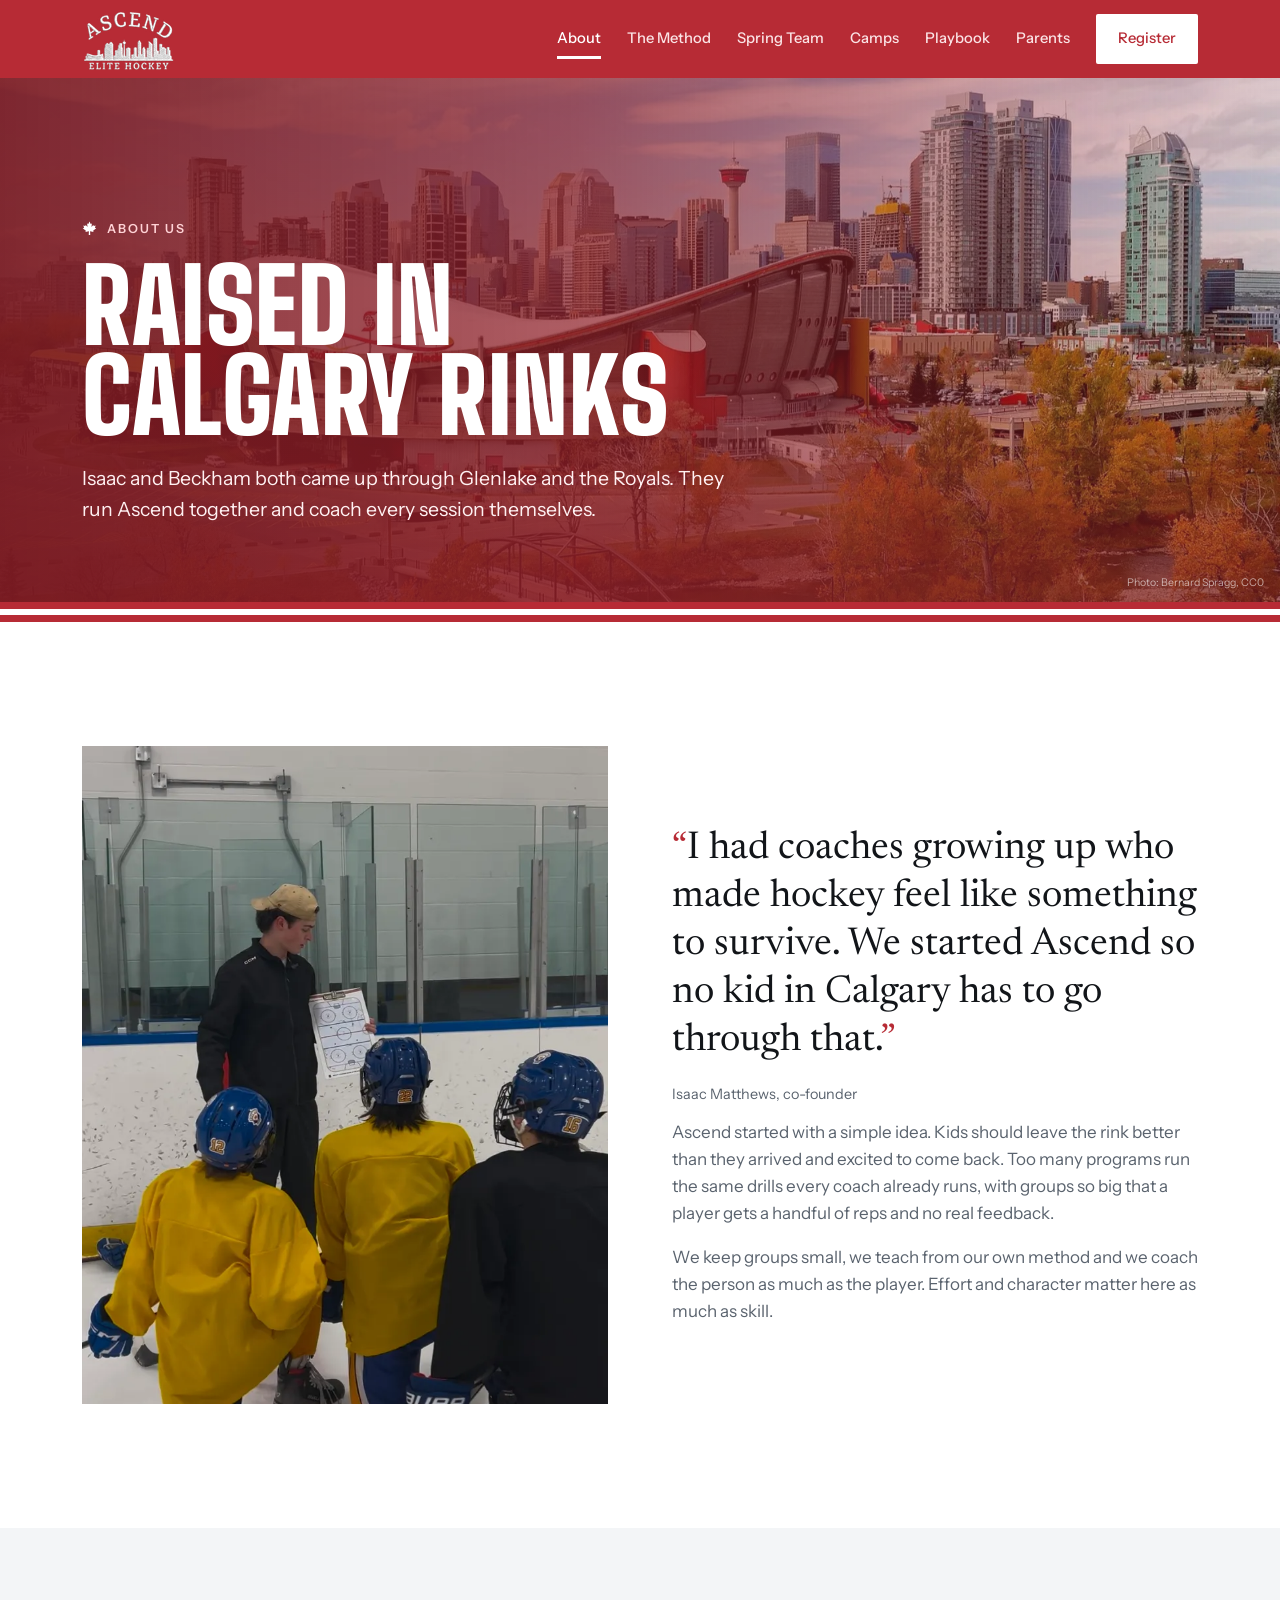
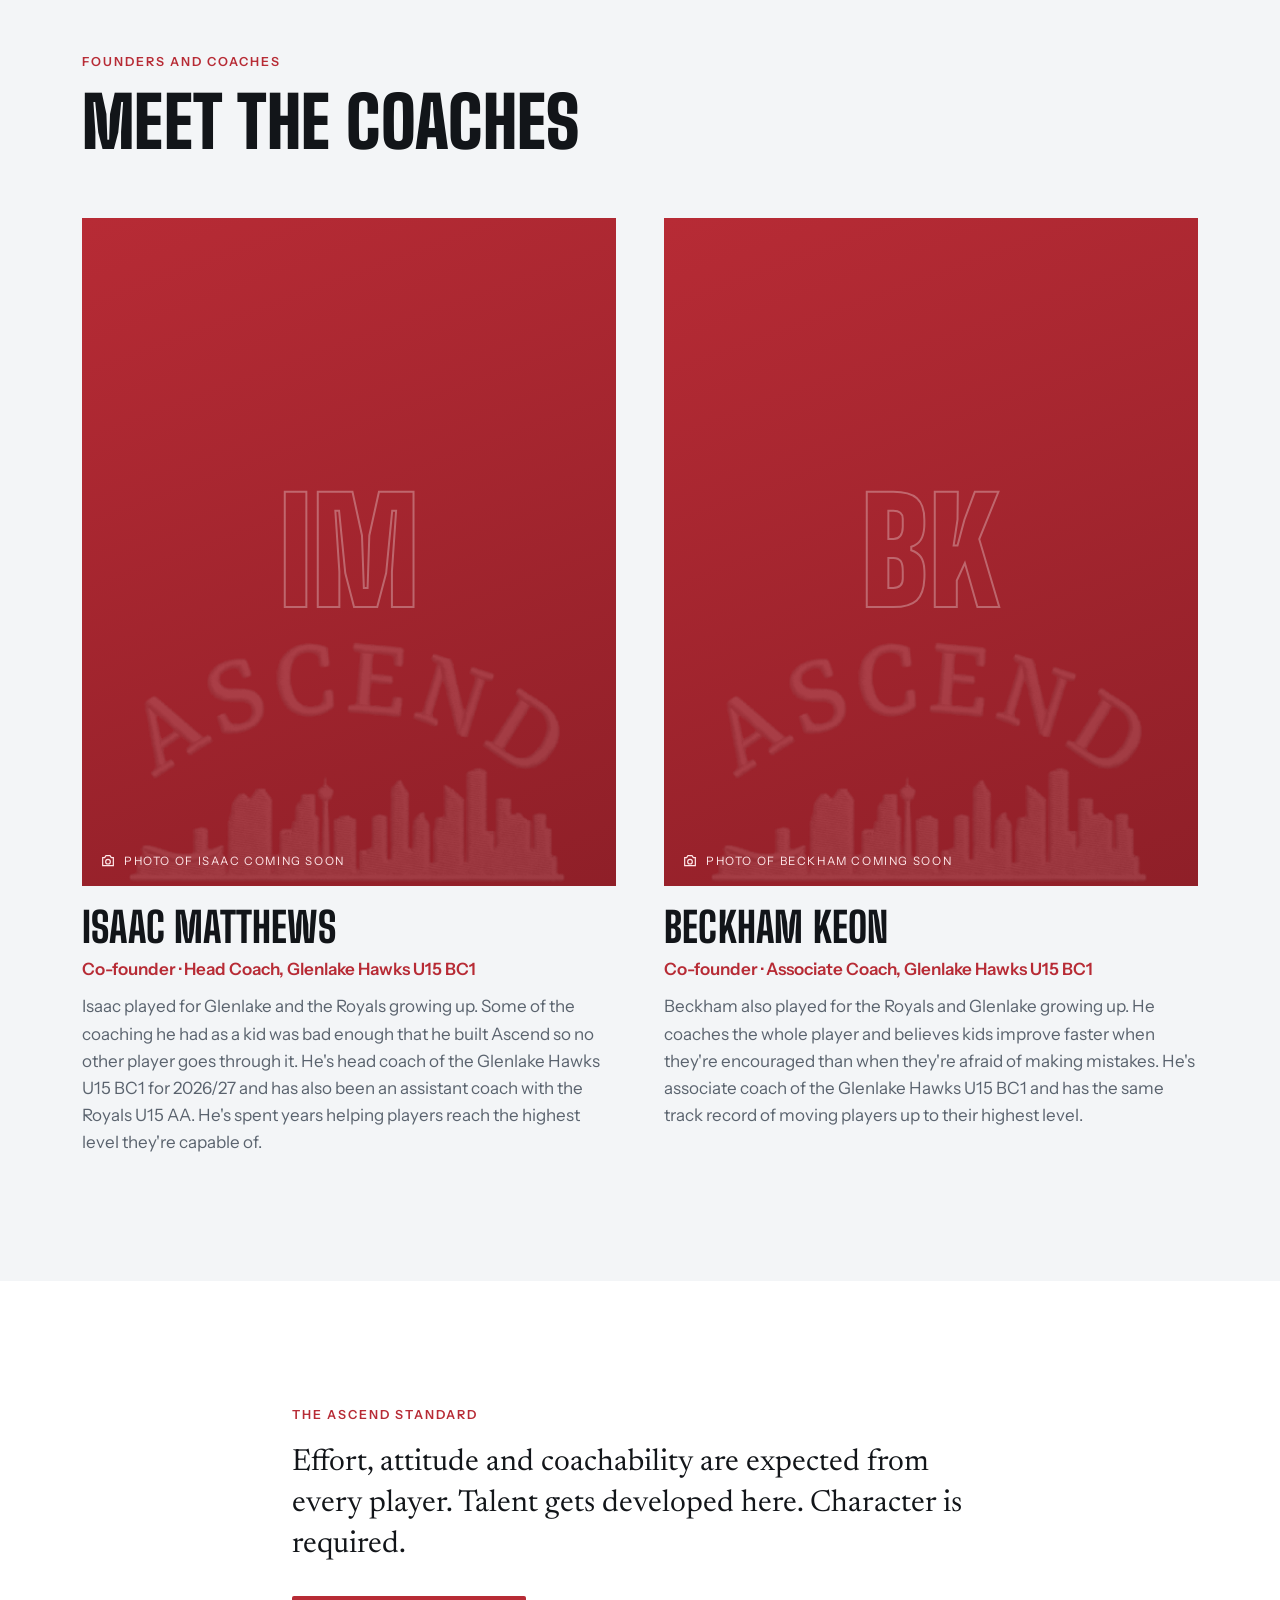
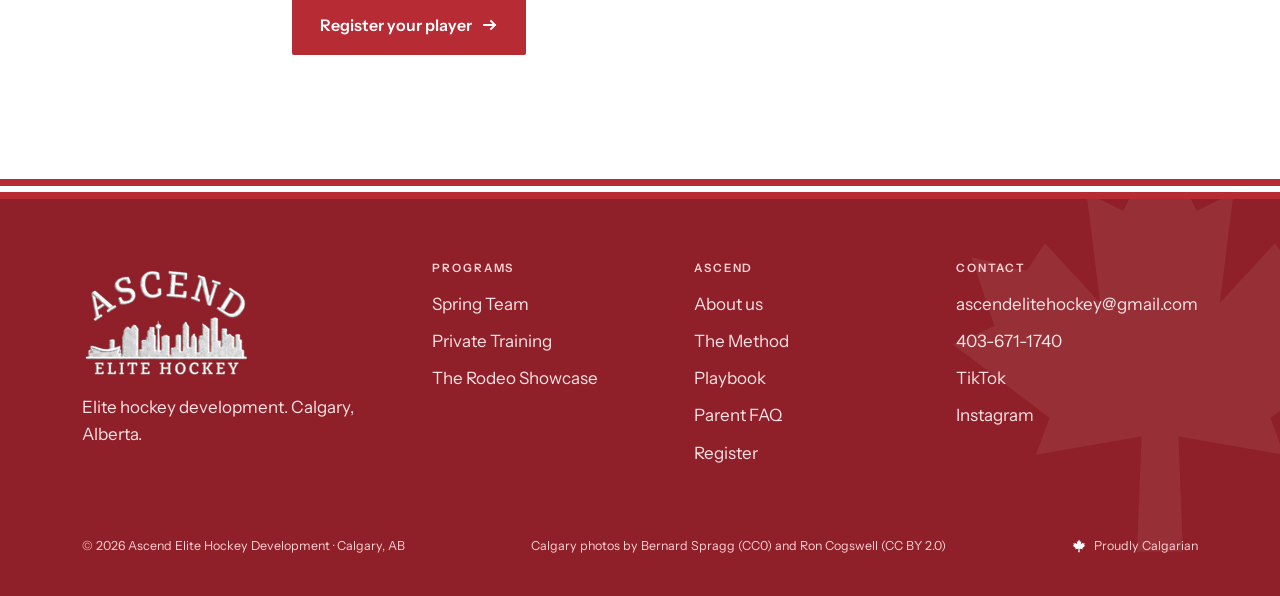
==== commit cd951793: "Update Ascend website 2026-11-26" ====
--- a/about/index.html
+++ b/about/index.html
@@ -1 +1 @@
-<!DOCTYPE html><html lang="en-CA"> <head><meta charset="utf-8"><meta name="viewport" content="width=device-width, initial-scale=1, viewport-fit=cover"><title>About us | Ascend Elite Hockey</title><meta name="description" content="Meet Isaac Matthews and Beckham Keon, the Calgary coaches behind Ascend Elite Hockey."><link rel="canonical" href="https://ascendelitehockey.com/about/"><link rel="icon" href="/favicon.svg" type="image/svg+xml"><meta property="og:title" content="About us | Ascend Elite Hockey"><meta property="og:description" content="Meet Isaac Matthews and Beckham Keon, the Calgary coaches behind Ascend Elite Hockey."><meta property="og:type" content="website"><meta property="og:url" content="https://ascendelitehockey.com/about/"><meta property="og:image" content="https://ascendelitehockey.com/_astro/calgary-tower.C2OtXvkH_xg0mU.jpg"><meta name="theme-color" content="#B72B35"><link rel="preconnect" href="https://fonts.googleapis.com"><link rel="preconnect" href="https://fonts.gstatic.com" crossorigin><link rel="stylesheet" href="https://fonts.googleapis.com/css2?family=Big+Shoulders+Display:wght@600;800;900&family=Instrument+Sans:wght@400;500;600;700&family=Newsreader:ital,opsz,wght@0,6..72,400;1,6..72,400&display=swap"><link rel="stylesheet" href="/_astro/about.98VoBD5b.css"></head> <body> <a class="skip" href="#main">Skip to content</a> <header class="nav"> <div class="wrap nav-in"> <a class="logo" href="/" aria-label="Ascend Elite Hockey, home"> <img src="/_astro/logo-white.DTR85qms_1UBpj7.webp" srcset="/_astro/logo-white.DTR85qms_1UBpj7.webp 1x, /_astro/logo-white.DTR85qms_1Vk6Gi.webp 2x" alt="Ascend Elite Hockey" loading="eager" decoding="async" fetchpriority="auto" width="94" height="62"> </a> <nav class="links" aria-label="Main"> <a href="/about" aria-current="page">About</a><a href="/method">The Method</a><a href="/spring-teams">Spring Team</a><a href="/camps">Camps</a><a href="/playbook">Playbook</a><a href="/parents">Parents</a> <a class="btn btn-red" href="/register">Register</a> </nav> <button class="menu-btn" id="menuBtn" type="button" aria-expanded="false" aria-controls="mobileMenu" aria-label="Open menu"> <svg width="26" height="26" viewBox="0 0 26 26" aria-hidden="true"><path d="M3 7h20M3 13h20M3 19h20" stroke="currentColor" stroke-width="2"></path></svg> </button> </div> <nav class="wrap mobile-menu" id="mobileMenu" aria-label="Mobile" hidden> <a href="/">Home</a> <a href="/about" aria-current="page">About</a><a href="/method">The Method</a><a href="/spring-teams">Spring Team</a><a href="/camps">Camps</a><a href="/playbook">Playbook</a><a href="/parents">Parents</a> <a href="/register">Register</a> </nav> </header> <main id="main">  <section class="photo-head" aria-labelledby="pageTitle"> <img src="/_astro/calgary-saddledome.D8xXvJiF_Z2sBUrS.webp" srcset="/_astro/calgary-saddledome.D8xXvJiF_Z2fbyoy.webp 640w, /_astro/calgary-saddledome.D8xXvJiF_1lyMm5.webp 1024w, /_astro/calgary-saddledome.D8xXvJiF_1XeKLh.webp 1600w" alt="The Saddledome with downtown Calgary behind it in the fall" style="object-position:center" sizes="100vw" loading="eager" fetchpriority="high" decoding="async" width="1800" height="1023" class="bg"> <div class="wrap in"> <p class="eyebrow"><svg class="i-leaf" viewBox="0 0 100 100" aria-hidden="true"><path d="M50 4 58 20 66 16 63 40 75 27 79 33 91 30 86 45 95 49 74 65 77 73 54 69 55 94 45 94 46 69 23 73 26 65 5 49 14 45 9 30 21 33 25 27 37 40 34 16 42 20Z"></path></svg>About us</p> <h1 id="pageTitle">Raised in Calgary rinks</h1> <p class="sub">Isaac and Beckham both came up through Glenlake and the Royals. They run Ascend together and coach every session themselves.</p>  </div> <span class="credit">Photo: Bernard Spragg, CC0</span> </section> <div class="hem thin" aria-hidden="true"></div> <section class="band story"> <div class="wrap split"> <div class="img-frame tall"> <img src="/_astro/coaching-whiteboard.D9RW5--1_2cNqOY.webp" srcset="/_astro/coaching-whiteboard.D9RW5--1_Z3EF0o.webp 480w, /_astro/coaching-whiteboard.D9RW5--1_ZvGRC7.webp 800w" alt="An Ascend coach walking players through a drill on a whiteboard at centre ice" sizes="(min-width: 900px) 45vw, 100vw" loading="lazy" decoding="async" fetchpriority="auto" width="958" height="1696"> </div> <div class="copy"> <blockquote><p>I had coaches growing up who made hockey feel like something to survive. We started Ascend so no kid in Calgary has to go through that.</p><cite>Isaac Matthews, co-founder</cite></blockquote> <p>Ascend started with a simple idea. Kids should leave the rink better than they arrived and excited to come back. Too many programs run the same drills every coach already runs, with groups so big that a player gets a handful of reps and no real feedback.</p> <p>We keep groups small, we teach from our own method and we coach the person as much as the player. Effort and character matter here as much as skill.</p> </div> </div> </section> <section class="band band-ice"> <div class="wrap"> <div class="head"><p class="eyebrow">Founders and coaches</p><h2>Meet the coaches</h2></div> <div class="coaches"> <article class="coach"> <div class="ph">  <span class="init" aria-hidden="true">IM</span> <img src="/_astro/logo-white.DTR85qms_Z1Lj30l.webp" alt loading="lazy" decoding="async" fetchpriority="auto" width="420" height="278" class="ghost"><span class="soon"><svg viewBox="0 0 24 24" aria-hidden="true"><path d="M4 7h3l2-3h6l2 3h3v12H4z" stroke-width="1.8"></path><circle cx="12" cy="13" r="3.5" stroke-width="1.8"></circle></svg>Photo of Isaac coming soon</span> </div> <div class="text"> <h3>Isaac Matthews</h3> <p class="role">Co-founder · Head Coach, Glenlake Hawks U15 BC1</p> <p>Isaac played for Glenlake and the Royals growing up. Some of the coaching he had as a kid was bad enough that he built Ascend so no other player goes through it. He's head coach of the Glenlake Hawks U15 BC1 for 2026/27 and has also been an assistant coach with the Royals U15 AA. He's spent years helping players reach the highest level they're capable of.</p> </div> </article> <article class="coach"> <div class="ph">  <span class="init" aria-hidden="true">BK</span> <img src="/_astro/logo-white.DTR85qms_Z1Lj30l.webp" alt loading="lazy" decoding="async" fetchpriority="auto" width="420" height="278" class="ghost"><span class="soon"><svg viewBox="0 0 24 24" aria-hidden="true"><path d="M4 7h3l2-3h6l2 3h3v12H4z" stroke-width="1.8"></path><circle cx="12" cy="13" r="3.5" stroke-width="1.8"></circle></svg>Photo of Beckham coming soon</span> </div> <div class="text"> <h3>Beckham Keon</h3> <p class="role">Co-founder · Associate Coach, Glenlake Hawks U15 BC1</p> <p>Beckham also played for the Royals and Glenlake growing up. He coaches the whole player and believes kids improve faster when they're encouraged than when they're afraid of making mistakes. He's associate coach of the Glenlake Hawks U15 BC1 and has the same track record of moving players up to their highest level.</p> </div> </article> </div> </div> </section> <section class="band"> <div class="wrap standard"> <p class="eyebrow">The Ascend standard</p> <p class="big">Effort, attitude and coachability are expected from every player. Talent gets developed here. Character is required.</p> <div class="btns" style="margin-top:12px"><a class="btn btn-red" href="/register">Register your player <svg class="arrow" viewBox="0 0 16 16" aria-hidden="true"><path d="M2 8h11M9 4l4 4-4 4" fill="none" stroke="currentColor" stroke-width="1.8" stroke-linecap="square"></path></svg></a></div> </div> </section>  </main> <footer> <div class="hem thin" aria-hidden="true"></div> <div class="wrap foot"> <div class="brand"> <img src="/_astro/logo-white.DTR85qms_1uRujQ.webp" srcset="/_astro/logo-white.DTR85qms_1uRujQ.webp 1x, /_astro/logo-white.DTR85qms_Znywdh.webp 2x" alt="Ascend Elite Hockey" loading="lazy" decoding="async" fetchpriority="auto" width="170" height="113"> <p style="max-width:34ch">Elite hockey development. Calgary, Alberta.</p> </div> <div> <h2>Programs</h2> <a href="/spring-teams">Spring Team</a> <a href="/camps">Private Training</a> <a href="https://matthews04isaac.github.io/therodeoyyc/" target="_blank" rel="noopener">The Rodeo Showcase</a> </div> <div> <h2>Ascend</h2> <a href="/about">About us</a> <a href="/method">The Method</a> <a href="/playbook">Playbook</a> <a href="/parents">Parent FAQ</a> <a href="/register">Register</a> </div> <div> <h2>Contact</h2> <a href="mailto:ascendelitehockey@gmail.com">ascendelitehockey@gmail.com</a> <a href="tel:4036711740">403-671-1740</a> <a href="https://www.tiktok.com/@ascendhockeydevelopment" target="_blank" rel="noopener">TikTok</a> <a href="https://www.instagram.com/ascendhockeydevelopment/" target="_blank" rel="noopener">Instagram</a> </div> </div> <div class="wrap legal"> <span>© 2026 Ascend Elite Hockey Development · Calgary, AB</span> <span>Calgary photos by Bernard Spragg (CC0) and Ron Cogswell (CC BY 2.0)</span> <span class="leaf"><svg class viewBox="0 0 100 100" aria-hidden="true"><path d="M50 4 58 20 66 16 63 40 75 27 79 33 91 30 86 45 95 49 74 65 77 73 54 69 55 94 45 94 46 69 23 73 26 65 5 49 14 45 9 30 21 33 25 27 37 40 34 16 42 20Z"></path></svg>Proudly Calgarian</span> </div> </footer> <script type="module">const t=document.getElementById("menuBtn"),n=document.getElementById("mobileMenu");t?.addEventListener("click",()=>{const e=n.hidden;n.hidden=!e,t.setAttribute("aria-expanded",String(e)),t.setAttribute("aria-label",e?"Close menu":"Open menu")});document.addEventListener("keydown",e=>{e.key==="Escape"&&n&&!n.hidden&&(n.hidden=!0,t?.setAttribute("aria-expanded","false"),t?.focus())});</script> </body> </html>+<!DOCTYPE html><html lang="en-CA"> <head><meta charset="utf-8"><meta name="viewport" content="width=device-width, initial-scale=1, viewport-fit=cover"><title>About us | Ascend Elite Hockey</title><meta name="description" content="Meet Isaac Matthews and Beckham Keon, the Calgary coaches behind Ascend Elite Hockey."><link rel="canonical" href="https://ascendelitehockey.com/about/"><link rel="icon" href="/favicon.svg" type="image/svg+xml"><meta property="og:title" content="About us | Ascend Elite Hockey"><meta property="og:description" content="Meet Isaac Matthews and Beckham Keon, the Calgary coaches behind Ascend Elite Hockey."><meta property="og:type" content="website"><meta property="og:url" content="https://ascendelitehockey.com/about/"><meta property="og:image" content="https://ascendelitehockey.com/_astro/calgary-tower.C2OtXvkH_xg0mU.jpg"><meta name="theme-color" content="#B72B35"><link rel="preconnect" href="https://fonts.googleapis.com"><link rel="preconnect" href="https://fonts.gstatic.com" crossorigin><link rel="stylesheet" href="https://fonts.googleapis.com/css2?family=Big+Shoulders+Display:wght@600;800;900&family=Instrument+Sans:wght@400;500;600;700&family=Newsreader:ital,opsz,wght@0,6..72,400;1,6..72,400&display=swap"><link rel="stylesheet" href="/_astro/about.AGPiT2Cb.css"></head> <body> <a class="skip" href="#main">Skip to content</a> <header class="nav"> <div class="wrap nav-in"> <a class="logo" href="/" aria-label="Ascend Elite Hockey, home"> <img src="/_astro/logo-white.DTR85qms_1UBpj7.webp" srcset="/_astro/logo-white.DTR85qms_1UBpj7.webp 1x, /_astro/logo-white.DTR85qms_1Vk6Gi.webp 2x" alt="Ascend Elite Hockey" loading="eager" decoding="async" fetchpriority="auto" width="94" height="62"> </a> <nav class="links" aria-label="Main"> <a href="/about" aria-current="page">About</a><a href="/method">The Method</a><a href="/spring-teams">Spring Team</a><a href="/camps">Camps</a><a href="/playbook">Playbook</a><a href="/parents">Parents</a> <a class="btn btn-red" href="/register">Register</a> </nav> <button class="menu-btn" id="menuBtn" type="button" aria-expanded="false" aria-controls="mobileMenu" aria-label="Open menu"> <svg width="26" height="26" viewBox="0 0 26 26" aria-hidden="true"><path d="M3 7h20M3 13h20M3 19h20" stroke="currentColor" stroke-width="2"></path></svg> </button> </div> <nav class="wrap mobile-menu" id="mobileMenu" aria-label="Mobile" hidden> <a href="/">Home</a> <a href="/about" aria-current="page">About</a><a href="/method">The Method</a><a href="/spring-teams">Spring Team</a><a href="/camps">Camps</a><a href="/playbook">Playbook</a><a href="/parents">Parents</a> <a href="/register">Register</a> </nav> </header> <main id="main">  <section class="photo-head" aria-labelledby="pageTitle"> <img src="/_astro/calgary-saddledome.D8xXvJiF_Z2sBUrS.webp" srcset="/_astro/calgary-saddledome.D8xXvJiF_Z2fbyoy.webp 640w, /_astro/calgary-saddledome.D8xXvJiF_1lyMm5.webp 1024w, /_astro/calgary-saddledome.D8xXvJiF_1XeKLh.webp 1600w" alt="The Saddledome with downtown Calgary behind it in the fall" style="object-position:center" sizes="100vw" loading="eager" fetchpriority="high" decoding="async" width="1800" height="1023" class="bg"> <div class="wrap in"> <p class="eyebrow"><svg class="i-leaf" viewBox="0 0 100 100" aria-hidden="true"><path d="M50 4 58 20 66 16 63 40 75 27 79 33 91 30 86 45 95 49 74 65 77 73 54 69 55 94 45 94 46 69 23 73 26 65 5 49 14 45 9 30 21 33 25 27 37 40 34 16 42 20Z"></path></svg>About us</p> <h1 id="pageTitle">Raised in Calgary rinks</h1> <p class="sub">Isaac and Beckham both came up through Glenlake and the Royals. They run Ascend together and coach every session themselves.</p>  </div> <span class="credit">Photo: Bernard Spragg, CC0</span> </section> <div class="hem thin" aria-hidden="true"></div> <section class="band story"> <div class="wrap split"> <div class="img-frame tall"> <img src="/_astro/coaching-whiteboard.D9RW5--1_2cNqOY.webp" srcset="/_astro/coaching-whiteboard.D9RW5--1_Z3EF0o.webp 480w, /_astro/coaching-whiteboard.D9RW5--1_ZvGRC7.webp 800w" alt="An Ascend coach walking players through a drill on a whiteboard at centre ice" sizes="(min-width: 900px) 45vw, 100vw" loading="lazy" decoding="async" fetchpriority="auto" width="958" height="1696"> </div> <div class="copy"> <blockquote><p>I had coaches growing up who made hockey feel like something to survive. We started Ascend so no kid in Calgary has to go through that.</p><cite>Isaac Matthews, co-founder</cite></blockquote> <p>Ascend started with a simple idea. Kids should leave the rink better than they arrived and excited to come back. Too many programs run the same drills every coach already runs, with groups so big that a player gets a handful of reps and no real feedback.</p> <p>We keep groups small, we teach from our own method and we coach the person as much as the player. Effort and character matter here as much as skill.</p> </div> </div> </section> <section class="band band-ice"> <div class="wrap"> <div class="head"><p class="eyebrow">Founders and coaches</p><h2>Meet the coaches</h2></div> <div class="coaches"> <article class="coach"> <div class="ph">  <span class="init" aria-hidden="true">IM</span> <img src="/_astro/logo-white.DTR85qms_Z1Lj30l.webp" alt loading="lazy" decoding="async" fetchpriority="auto" width="420" height="278" class="ghost"><span class="soon"><svg viewBox="0 0 24 24" aria-hidden="true"><path d="M4 7h3l2-3h6l2 3h3v12H4z" stroke-width="1.8"></path><circle cx="12" cy="13" r="3.5" stroke-width="1.8"></circle></svg>Photo of Isaac coming soon</span> </div> <div class="text"> <h3>Isaac Matthews</h3> <p class="role">Co-founder · Head Coach, Glenlake Hawks U15 BC1</p> <p>Isaac played for Glenlake and the Royals growing up. Some of the coaching he had as a kid was bad enough that he built Ascend so no other player goes through it. He's head coach of the Glenlake Hawks U15 BC1 for 2026/27 and has also been an assistant coach with the Royals U15 AA. He's spent years helping players reach the highest level they're capable of.</p> </div> </article> <article class="coach"> <div class="ph">  <span class="init" aria-hidden="true">BK</span> <img src="/_astro/logo-white.DTR85qms_Z1Lj30l.webp" alt loading="lazy" decoding="async" fetchpriority="auto" width="420" height="278" class="ghost"><span class="soon"><svg viewBox="0 0 24 24" aria-hidden="true"><path d="M4 7h3l2-3h6l2 3h3v12H4z" stroke-width="1.8"></path><circle cx="12" cy="13" r="3.5" stroke-width="1.8"></circle></svg>Photo of Beckham coming soon</span> </div> <div class="text"> <h3>Beckham Keon</h3> <p class="role">Co-founder · Associate Coach, Glenlake Hawks U15 BC1</p> <p>Beckham also played for the Royals and Glenlake growing up. He coaches the whole player and believes kids improve faster when they're encouraged than when they're afraid of making mistakes. He's associate coach of the Glenlake Hawks U15 BC1 and has the same track record of moving players up to their highest level.</p> </div> </article> </div> </div> </section> <section class="band"> <div class="wrap standard"> <p class="eyebrow">The Ascend standard</p> <p class="big">Effort, attitude and coachability are expected from every player. Talent gets developed here. Character is required.</p> <div class="btns" style="margin-top:12px"><a class="btn btn-red" href="/register">Register your player <svg class="arrow" viewBox="0 0 16 16" aria-hidden="true"><path d="M2 8h11M9 4l4 4-4 4" fill="none" stroke="currentColor" stroke-width="1.8" stroke-linecap="square"></path></svg></a></div> </div> </section>  </main> <footer> <div class="hem thin" aria-hidden="true"></div> <div class="wrap foot"> <div class="brand"> <img src="/_astro/logo-white.DTR85qms_1uRujQ.webp" srcset="/_astro/logo-white.DTR85qms_1uRujQ.webp 1x, /_astro/logo-white.DTR85qms_Znywdh.webp 2x" alt="Ascend Elite Hockey" loading="lazy" decoding="async" fetchpriority="auto" width="170" height="113"> <p style="max-width:34ch">Elite hockey development. Calgary, Alberta.</p> </div> <div> <h2>Programs</h2> <a href="/spring-teams">Spring Team</a> <a href="/camps">Private Training</a> <a href="https://matthews04isaac.github.io/therodeoyyc/" target="_blank" rel="noopener">The Rodeo Showcase</a> </div> <div> <h2>Ascend</h2> <a href="/about">About us</a> <a href="/method">The Method</a> <a href="/playbook">Playbook</a> <a href="/parents">Parent FAQ</a> <a href="/register">Register</a> </div> <div> <h2>Contact</h2> <a href="mailto:ascendelitehockey@gmail.com">ascendelitehockey@gmail.com</a> <a href="tel:4036711740">403-671-1740</a> <a href="https://www.tiktok.com/@ascendhockeydevelopment" target="_blank" rel="noopener">TikTok</a> <a href="https://www.instagram.com/ascendhockeydevelopment/" target="_blank" rel="noopener">Instagram</a> </div> </div> <div class="wrap legal"> <span>© 2026 Ascend Elite Hockey Development · Calgary, AB</span> <span>Calgary photos by Bernard Spragg (CC0) and Ron Cogswell (CC BY 2.0)</span> <span class="leaf"><svg class viewBox="0 0 100 100" aria-hidden="true"><path d="M50 4 58 20 66 16 63 40 75 27 79 33 91 30 86 45 95 49 74 65 77 73 54 69 55 94 45 94 46 69 23 73 26 65 5 49 14 45 9 30 21 33 25 27 37 40 34 16 42 20Z"></path></svg>Proudly Calgarian</span> </div> </footer> <script type="module">const t=document.getElementById("menuBtn"),n=document.getElementById("mobileMenu");t?.addEventListener("click",()=>{const e=n.hidden;n.hidden=!e,t.setAttribute("aria-expanded",String(e)),t.setAttribute("aria-label",e?"Close menu":"Open menu")});document.addEventListener("keydown",e=>{e.key==="Escape"&&n&&!n.hidden&&(n.hidden=!0,t?.setAttribute("aria-expanded","false"),t?.focus())});</script> </body> </html>
--- a/_astro/about.AGPiT2Cb.css
+++ b/_astro/about.AGPiT2Cb.css
@@ -0,0 +1 @@
+:root{--red:#B72B35;--red-deep:#8F1F28;--white:#FFFFFF;--ice:#F3F5F7;--ink:#121519;--ink-2:#1D2228;--steel:#5A636E;--steel-light:#A9B1BA;--display:"Big Shoulders Display","Arial Narrow",Impact,sans-serif;--body:"Instrument Sans",system-ui,-apple-system,"Segoe UI",sans-serif;--serif:"Newsreader",Georgia,"Times New Roman",serif;--wrap:1180px;color-scheme:light}*{box-sizing:border-box}[hidden]{display:none!important}html{-webkit-text-size-adjust:100%}body{margin:0;background:var(--white);color:var(--ink);font-family:var(--body);font-size:17px;line-height:1.6;-webkit-font-smoothing:antialiased}img{max-width:100%;height:auto}a{color:inherit}:focus-visible{outline:3px solid var(--red);outline-offset:3px}@media(prefers-reduced-motion:reduce){*{animation:none!important;transition:none!important}}.skip{position:absolute;left:12px;top:-60px;z-index:100;background:var(--red);color:var(--white);padding:10px 16px;font-weight:600;text-decoration:none}.skip:focus{top:12px}.wrap{max-width:var(--wrap);margin:0 auto;padding-left:max(16px,env(safe-area-inset-left,0px));padding-right:max(16px,env(safe-area-inset-right,0px))}@media(min-width:700px){.wrap{padding-left:max(32px,env(safe-area-inset-left,0px));padding-right:max(32px,env(safe-area-inset-right,0px))}}h1,h2,h3{font-family:var(--display);font-weight:900;text-transform:uppercase;line-height:.92;letter-spacing:.005em;margin:0;text-wrap:balance}h2{font-size:clamp(2.5rem,5.6vw,4.4rem)}h3{font-size:1.9rem;font-weight:800}p{margin:0}.eyebrow{font-weight:600;font-size:.78rem;letter-spacing:.16em;text-transform:uppercase;color:var(--red);display:flex;align-items:center;gap:10px}.i-leaf{width:15px;height:15px;fill:currentColor;flex:none}.lede{font-size:1.15rem;max-width:58ch;color:var(--steel)}.tbc{display:inline-block;font-size:.66rem;font-weight:700;letter-spacing:.12em;text-transform:uppercase;color:var(--red);background:#b72b351a;padding:2px 7px;border-radius:3px;vertical-align:middle}.dark .tbc,.spring .tbc{color:var(--white);background:#ffffff2e}.btn{display:inline-flex;align-items:center;gap:.6em;font-family:var(--body);font-weight:600;font-size:1rem;text-decoration:none;padding:15px 26px;min-height:48px;border-radius:2px;border:2px solid transparent;cursor:pointer;transition:background .2s,color .2s,border-color .2s,transform .15s}.btn:active{transform:scale(.98)}.btn:disabled{opacity:.5;cursor:wait}.btn-red{background:var(--red);color:var(--white)}.btn-red:hover{background:var(--red-deep)}.btn-ghost{border-color:#ffffff80;color:var(--white)}.btn-ghost:hover{border-color:var(--white);background:#ffffff14}.btn-ink{background:var(--red-deep);color:var(--white)}.btn-ink:hover{background:#741820}.btn-white{background:var(--white);color:var(--red)}.btn-white:hover{background:var(--ice)}.arrow{width:16px;height:16px}.btns{display:flex;flex-wrap:wrap;gap:14px}a.more{font-weight:600;color:var(--red);text-decoration:none;display:inline-flex;gap:8px;align-items:center;min-height:44px}a.more:hover{text-decoration:underline}.dark a.more{color:var(--white)}.hem{height:34px;background:linear-gradient(var(--red) 0 12px,var(--white) 12px 22px,var(--red) 22px 34px)}.hem.thin{height:20px;background:linear-gradient(var(--red) 0 7px,var(--white) 7px 13px,var(--red) 13px 20px)}body:before{content:"";position:fixed;inset:0 0 auto;height:env(safe-area-inset-top,0px);z-index:60;background:var(--red)}.nav{position:sticky;top:env(safe-area-inset-top,0px);z-index:50;background:var(--red);color:var(--white)}.nav-in{display:flex;align-items:center;justify-content:space-between;gap:20px;min-height:78px}.logo{display:block;line-height:0;padding:6px 0}.logo img{height:62px;width:auto;display:block}.links{display:none;gap:26px;align-items:center}.links a{text-decoration:none;font-size:.92rem;font-weight:500;color:#fbe4e6;padding:10px 0;position:relative;transition:color .2s}.links a:hover,.links a[aria-current=page]{color:var(--white)}.links a[aria-current=page]:after{content:"";position:absolute;left:0;right:0;bottom:2px;height:3px;background:var(--red)}.links .btn{padding:11px 20px;min-height:44px;font-size:.92rem;color:var(--white)}.links .btn:after{display:none}.menu-btn{background:none;border:0;color:var(--white);width:48px;height:48px;display:grid;place-items:center;cursor:pointer}.mobile-menu{display:flex;flex-direction:column;padding-block:4px 22px}.mobile-menu a{text-decoration:none;padding:10px 0;font-family:var(--display);font-weight:800;font-size:1.7rem;text-transform:uppercase;color:var(--white)}.mobile-menu a[aria-current=page]{color:var(--red)}@media(min-width:1040px){.links{display:flex}.menu-btn,.mobile-menu{display:none!important}}.photo-head{position:relative;color:var(--white);background:var(--red-deep);isolation:isolate;overflow:hidden}.photo-head img.bg{position:absolute;inset:0;width:100%;height:100%;object-fit:cover;z-index:-2}.photo-head:before{content:"";position:absolute;inset:0;z-index:-1;background:linear-gradient(90deg,#7a1a22ed,#8f1f28b8 45%,#8f1f2833),linear-gradient(0deg,rgba(110,22,30,.6),transparent 45%)}@media(max-width:699px){.photo-head:before{background:linear-gradient(180deg,#8f1f288c,#7a1a22e0 40%,#7a1a22eb)}}.photo-head .in{padding-block:clamp(72px,11vw,150px) clamp(48px,6vw,80px);display:grid;gap:22px}.photo-head .eyebrow{color:#f2b3b8}.photo-head h1{font-size:clamp(3rem,8vw,6.4rem);line-height:.88;max-width:13ch}.photo-head p.sub{font-size:clamp(1.05rem,1.6vw,1.22rem);color:#fff1f2;max-width:50ch}.credit{position:absolute;right:max(16px,env(safe-area-inset-right,0px));bottom:10px;font-size:.66rem;color:#fff9}@media(min-width:900px){.home-hero img.bg{left:auto;right:0;width:62%}.home-hero:before{background:linear-gradient(90deg,var(--red) 0%,var(--red) 38%,rgba(183,43,53,.55) 52%,rgba(183,43,53,0) 75%),linear-gradient(0deg,rgba(122,26,34,.45),transparent 35%)}}.home-hero .in{padding-block:clamp(84px,13vw,180px) clamp(56px,7vw,96px)}.home-hero h1{font-size:clamp(3.6rem,11vw,9rem);max-width:11ch}.home-hero h1 em{font-style:normal;color:#ffd3d6}.facts{display:flex;flex-wrap:wrap;gap:12px 40px;padding-top:6px}.facts div{display:flex;flex-direction:column}.facts b{font-family:var(--display);font-weight:800;font-size:2.2rem;line-height:1}.facts span{font-size:.78rem;letter-spacing:.08em;text-transform:uppercase;color:#fbe4e6}.photo-head .in>*{animation:rise .6s cubic-bezier(.2,.7,.2,1) both}@keyframes rise{0%{transform:translateY(12px)}to{transform:none}}.band{padding-block:clamp(72px,10vw,124px)}.band-ice{background:var(--ice)}.dark{background:var(--red-deep);color:var(--white)}.dark .lede{color:#fbe4e6}.dark .eyebrow{color:#ffd3d6}.head{display:grid;gap:18px;margin-bottom:clamp(40px,6vw,64px)}.split{display:grid;gap:40px;align-items:center}@media(min-width:900px){.split{grid-template-columns:1fr 1fr;gap:64px}}.img-frame{position:relative;aspect-ratio:4/3;max-width:100%;overflow:hidden;background:var(--red-deep)}.img-frame img{position:absolute;inset:0;width:100%;height:100%;object-fit:cover}.img-frame .credit{right:10px}.img-frame.wide{aspect-ratio:16/9}.img-frame.tall{aspect-ratio:4/5}@media(min-width:900px){.img-frame.wide{aspect-ratio:21/9}}.story blockquote{margin:0;color:var(--ink);font-family:var(--serif);font-size:clamp(1.6rem,3.1vw,2.4rem);line-height:1.25;max-width:24ch}.story blockquote p:before{content:"“";color:var(--red)}.story blockquote p:after{content:"”";color:var(--red)}.story cite{display:block;margin-top:20px;font-family:var(--body);font-style:normal;font-size:.9rem;color:var(--steel)}.copy{display:grid;gap:16px;color:var(--steel);max-width:54ch}.stages{display:grid;gap:44px}.stage{display:grid;gap:12px;align-content:start}.num{font-family:var(--display);font-weight:900;font-size:4.4rem;line-height:.8;color:var(--red)}.stage h3{font-size:2.3rem}.stage p{color:var(--steel);max-width:36ch}.climb{display:block;width:100%;height:auto;margin-bottom:28px}@media(min-width:700px){.stages{grid-template-columns:repeat(2,1fr)}}@media(min-width:1100px){.stages{grid-template-columns:repeat(4,1fr);gap:36px}}.stage-detail{display:grid;gap:20px;padding-block:44px}.stage-detail .num{font-size:6rem}.stage-detail h3{font-size:clamp(2.6rem,5vw,3.6rem)}.stage-detail ul{margin:0;padding-left:1.1em;color:var(--steel);display:grid;gap:6px}@media(min-width:900px){.stage-detail{grid-template-columns:140px 1fr 1fr;gap:40px;align-items:start}}.spring{background:var(--red);color:var(--white);position:relative;overflow:hidden}.leaf-bg{position:absolute;right:-120px;top:-60px;width:560px;height:560px;fill:#ffffff12;pointer-events:none}.spring .eyebrow{color:var(--white);opacity:.9}.spring .lede{color:#fbe4e6}.spring .wrap{position:relative}.spring-grid{display:grid;gap:48px}.divs{display:grid;gap:28px}.div-row{display:grid;grid-template-columns:auto 1fr;gap:4px 22px;align-items:baseline}.div-row b{font-family:var(--display);font-weight:900;font-size:3.6rem;line-height:.85;grid-row:span 2}.div-row span{font-weight:600}.div-row small{font-size:.92rem;color:#fbe4e6}dl.facts-list{margin:0;display:grid;gap:18px}dl.facts-list dt{font-size:.74rem;letter-spacing:.14em;text-transform:uppercase;opacity:.8}dl.facts-list dd{margin:2px 0 0;font-size:1.1rem;font-weight:500}@media(min-width:900px){.spring-grid{grid-template-columns:1.1fr 1fr 1fr}}.included{display:grid;gap:32px}.included div{display:grid;gap:8px}.included h3{font-size:1.7rem}.included p{color:var(--steel)}.packages{display:grid;gap:20px}.package{display:grid;gap:12px;align-content:start;padding:clamp(24px,4vw,40px);background:var(--ice)}.package:last-child{background:var(--red);color:var(--white)}.package:last-child .help,.package:last-child p{color:#fbe4e6}.package:last-child .btn-red{background:var(--white);color:var(--red)}.package h3{font-size:2rem}.package .pk-price{font-weight:600}.package .price{font-size:3rem}.package .btn{justify-self:start;margin-top:8px}@media(min-width:760px){.packages{grid-template-columns:1fr 1fr}}.photo-row{display:grid;gap:12px;margin-top:clamp(48px,7vw,72px)}@media(min-width:760px){.photo-row{grid-template-columns:repeat(3,1fr)}}@media(min-width:760px){.included{grid-template-columns:repeat(2,1fr);gap:40px 56px}}.prog{display:grid;gap:14px;padding-block:40px}.prog .body{display:grid;gap:12px}.prog .tag{font-size:.74rem;font-weight:600;letter-spacing:.14em;text-transform:uppercase;color:var(--red)}.prog h3{font-size:clamp(2rem,4vw,2.8rem)}.prog p{color:var(--steel);max-width:56ch}.meta{display:flex;flex-wrap:wrap;gap:10px 32px;font-size:.95rem}.meta div{display:flex;flex-direction:column}.meta small{font-size:.68rem;letter-spacing:.14em;text-transform:uppercase;color:var(--steel)}.meta b{font-weight:600}.price{font-family:var(--display);font-weight:900;font-size:2.4rem;line-height:1}.prog-side{display:flex;flex-wrap:wrap;align-items:center;gap:20px}@media(min-width:900px){.prog{grid-template-columns:1.5fr 1fr;align-items:end;gap:40px}.prog-side{justify-content:flex-end}}.coaches{display:grid;gap:64px}.coach{display:grid;gap:22px;align-content:start}.ph{aspect-ratio:4/5;max-width:100%;background:linear-gradient(160deg,#222830,#14181d);position:relative;overflow:hidden;display:grid;place-items:center}.ph .init{font-family:var(--display);font-weight:900;font-size:9rem;line-height:1;color:transparent;-webkit-text-stroke:2px rgba(255,255,255,.16)}.ph img.ghost{position:absolute;left:50%;bottom:-6%;width:86%;transform:translate(-50%);opacity:.12}.ph img.real{position:absolute;inset:0;width:100%;height:100%;object-fit:cover}.ph .soon{position:absolute;left:18px;bottom:16px;display:flex;align-items:center;gap:8px;font-size:.72rem;letter-spacing:.14em;text-transform:uppercase;color:#c3cad1}.ph .soon svg{width:16px;height:16px;stroke:currentColor;fill:none}.coach h3{font-size:2.6rem}.coach .role{font-weight:600;color:var(--red)}.coach p{color:var(--steel);max-width:52ch}.coach .text{display:grid;gap:10px}.coach.mini{grid-template-columns:120px 1fr;align-items:center;gap:20px}.coach.mini .ph .init{font-size:3.4rem}.coach.mini h3{font-size:1.9rem}@media(min-width:800px){.coaches{grid-template-columns:1fr 1fr;gap:48px}}.standard{display:grid;gap:18px;max-width:760px}.standard p.big{font-family:var(--serif);font-size:clamp(1.4rem,2.6vw,1.9rem);line-height:1.35}.playbook{display:grid;gap:56px;align-items:start}.book{background:var(--white);color:var(--ink);padding:clamp(28px,5vw,56px);box-shadow:0 30px 60px #00000059;max-width:640px}.runhead{display:flex;justify-content:space-between;gap:12px;font-size:.72rem;letter-spacing:.14em;text-transform:uppercase;color:var(--steel);margin-bottom:28px}.book h3{font-family:var(--serif);font-weight:400;text-transform:none;font-size:2rem;line-height:1.15;margin-bottom:18px}.book p{font-family:var(--serif);font-size:1.12rem;line-height:1.65;color:#2a2f35;margin-bottom:14px}.cue{font-family:var(--body);font-size:.9rem;font-weight:600;color:var(--red);margin-top:18px}.toc ol{list-style:none;padding:0;margin:8px 0 0}.toc li{display:flex;justify-content:space-between;gap:16px;padding:11px 0;color:#fbe4e6}.toc li a{color:var(--white);text-underline-offset:4px}.toc .lock{font-size:.7rem;letter-spacing:.12em;text-transform:uppercase;color:var(--steel-light);white-space:nowrap}.toc .free{color:#f0a9ae}@media(min-width:980px){.playbook{grid-template-columns:1fr 1.05fr}}.reader{display:grid;gap:48px;padding-block:clamp(56px,8vw,96px)}.reader aside{display:grid;gap:14px;align-content:start}.reader aside ol{list-style:none;margin:0;padding:0;display:grid;gap:2px}.reader aside li{padding:8px 0;font-size:.95rem;color:var(--steel)}.reader aside li a{color:var(--ink);text-decoration:none;font-weight:500}.reader aside li a[aria-current=page]{color:var(--red);font-weight:600}.chapter{max-width:68ch;min-width:0}.chapter h1{font-family:var(--serif);font-weight:400;text-transform:none;font-size:clamp(2.2rem,4.5vw,3.2rem);line-height:1.1;margin-bottom:28px}.chapter .prose{font-family:var(--serif);font-size:1.2rem;line-height:1.7;color:#22272d}.chapter .prose p{margin:0 0 1.1em}.chapter .prose h2{font-family:var(--body);text-transform:none;font-weight:700;font-size:1.3rem;line-height:1.3;margin:1.8em 0 .6em}.chapter .prose blockquote{margin:1.4em 0;padding-left:20px;font-family:var(--body);font-weight:600;font-size:1.02rem;color:var(--red);background:linear-gradient(var(--red),var(--red)) left/3px 100% no-repeat}.chapter .prose ul,.chapter .prose ol{padding-left:1.2em;margin:0 0 1.1em}.draft{display:inline-block;font-size:.72rem;font-weight:700;letter-spacing:.12em;text-transform:uppercase;background:#fff2d6;color:#6b4d00;padding:4px 10px;margin-bottom:20px}@media(min-width:960px){.reader{grid-template-columns:260px 1fr;gap:72px}.reader aside{position:sticky;top:110px}}.faq{display:grid;gap:2px;max-width:860px}.faq details{padding:4px 0}.faq summary{list-style:none;cursor:pointer;display:flex;justify-content:space-between;gap:20px;align-items:center;padding:16px 0;font-weight:600;font-size:1.12rem;min-height:48px}.faq summary::-webkit-details-marker{display:none}.faq summary svg{flex:none;width:22px;height:22px;stroke:var(--red);fill:none;transition:transform .25s}.faq details[open] summary svg{transform:rotate(45deg)}.faq details p{color:var(--steel);padding:0 0 18px;max-width:64ch}.reg{display:grid;gap:56px}.reg-aside{display:grid;gap:22px;align-content:start}.reg-aside h1{font-size:clamp(3rem,6vw,4.8rem)}.steps{margin:0;padding:0;list-style:none;display:grid;gap:18px;counter-reset:step}.steps li{display:grid;grid-template-columns:40px 1fr;gap:12px;color:#fbe4e6}.steps li:before{counter-increment:step;content:counter(step);font-family:var(--display);font-weight:900;font-size:2rem;line-height:1;color:var(--red)}.steps li b{color:var(--white);display:block}form.reg-form{background:var(--white);color:var(--ink);padding:clamp(24px,4vw,44px);display:grid;gap:22px}fieldset{border:0;padding:0;margin:0;display:grid;gap:18px;min-width:0}legend{font-family:var(--display);font-weight:800;font-size:1.5rem;text-transform:uppercase;padding:0;margin-bottom:6px}.row{display:grid;gap:18px}@media(min-width:640px){.row{grid-template-columns:1fr 1fr}}.field{display:grid;gap:6px;min-width:0}label{font-weight:600;font-size:.92rem}.req{color:var(--red)}input,select,textarea{font:inherit;font-size:16px;color:var(--ink);background:var(--ice);border:2px solid transparent;border-radius:2px;padding:12px 14px;min-height:48px;width:100%;transition:border-color .2s,background .2s}input:focus,select:focus,textarea:focus{outline:none;border-color:var(--ink);background:var(--white)}textarea{min-height:110px;resize:vertical}.help{font-size:.82rem;color:var(--steel)}.err{font-size:.85rem;color:var(--red);font-weight:600}.field.bad input,.field.bad select{border-color:var(--red);background:#fff5f5}.consent{display:flex;gap:12px;align-items:flex-start;font-size:.92rem;font-weight:400;color:var(--steel)}.consent input{width:22px;height:22px;min-height:0;flex:none;margin-top:2px;accent-color:var(--red)}.hp{position:absolute;left:-9999px}@media(min-width:980px){.reg{grid-template-columns:.8fr 1.2fr}}.cta-band{display:grid;gap:24px;align-items:center}.cta-band h2{font-size:clamp(2.2rem,5vw,3.8rem)}.cta-band>div{display:grid;gap:14px}@media(min-width:900px){.cta-band{grid-template-columns:1.4fr auto}}footer{background:var(--red-deep);color:#fbe4e6}.foot{display:grid;gap:40px;padding-block:64px 40px}.foot h2{margin:0 0 12px;font-family:var(--body);font-size:.72rem;letter-spacing:.16em;text-transform:uppercase;color:var(--steel-light);font-weight:600}.foot a{text-decoration:none;display:block;padding:5px 0}.foot a:hover{color:var(--white)}.foot .brand{display:grid;gap:18px;align-content:start}.foot .brand img{width:170px;height:auto}.legal{display:flex;flex-wrap:wrap;justify-content:space-between;gap:12px;padding-block:24px 40px;font-size:.78rem;color:var(--steel-light)}.legal .leaf{display:inline-flex;align-items:center;gap:8px}.legal .leaf svg{width:14px;height:14px;fill:var(--red)}.copyable{user-select:all;padding:5px 0}@media(min-width:900px){.foot{grid-template-columns:1.4fr 1fr 1fr 1fr}}.nav .btn-red,.dark .btn-red,.photo-head .btn-red,.mobile-menu a[aria-current=page]{background:var(--white);color:var(--red)}.mobile-menu a[aria-current=page]{background:none;color:var(--white);text-decoration:underline;text-underline-offset:6px}.nav .btn-red:hover,.dark .btn-red:hover,.photo-head .btn-red:hover{background:#ffe8ea}.links a[aria-current=page]:after{background:var(--white)}.photo-head .eyebrow{color:#ffd3d6}.photo-head .eyebrow .i-leaf{fill:var(--white)}.steps li:before{color:var(--white)}.toc .free{color:var(--white);font-weight:700}.toc .lock,.foot h2,.legal{color:#ffd3d6}.legal .leaf svg{fill:var(--white)}.ph{background:linear-gradient(160deg,var(--red),var(--red-deep))}.ph .init{-webkit-text-stroke:2px rgba(255,255,255,.3)}.ph .soon{color:#ffe8ea}.dark .help{color:#ffd3d6!important}.book{box-shadow:0 30px 60px #3c080e59}.links a.btn[aria-current=page]{color:var(--red)}.links a.btn[aria-current=page]:after{display:none}@media(min-width:900px){.spring-grid.two{grid-template-columns:1.2fr 1fr;align-items:center}}.dark,footer{position:relative;overflow:hidden;isolation:isolate}.dark:after,footer:after{content:"";position:absolute;z-index:-1;pointer-events:none;background:url("data:image/svg+xml,%3Csvg xmlns='http://www.w3.org/2000/svg' viewBox='0 0 100 100'%3E%3Cpath fill='%23fff' d='M50 4 58 20 66 16 63 40 75 27 79 33 91 30 86 45 95 49 74 65 77 73 54 69 55 94 45 94 46 69 23 73 26 65 5 49 14 45 9 30 21 33 25 27 37 40 34 16 42 20Z'/%3E%3C/svg%3E") no-repeat center/contain;opacity:.08}.dark:after{width:min(520px,90vw);aspect-ratio:1;right:-120px;bottom:-150px}.dark:nth-of-type(2n):after{inset:-120px auto auto -140px}footer:after{width:min(460px,80vw);aspect-ratio:1;right:-110px;top:-60px;opacity:.07}.leaf-bg{fill:#ffffff17}.dark form.reg-form .help{color:var(--steel)!important}
